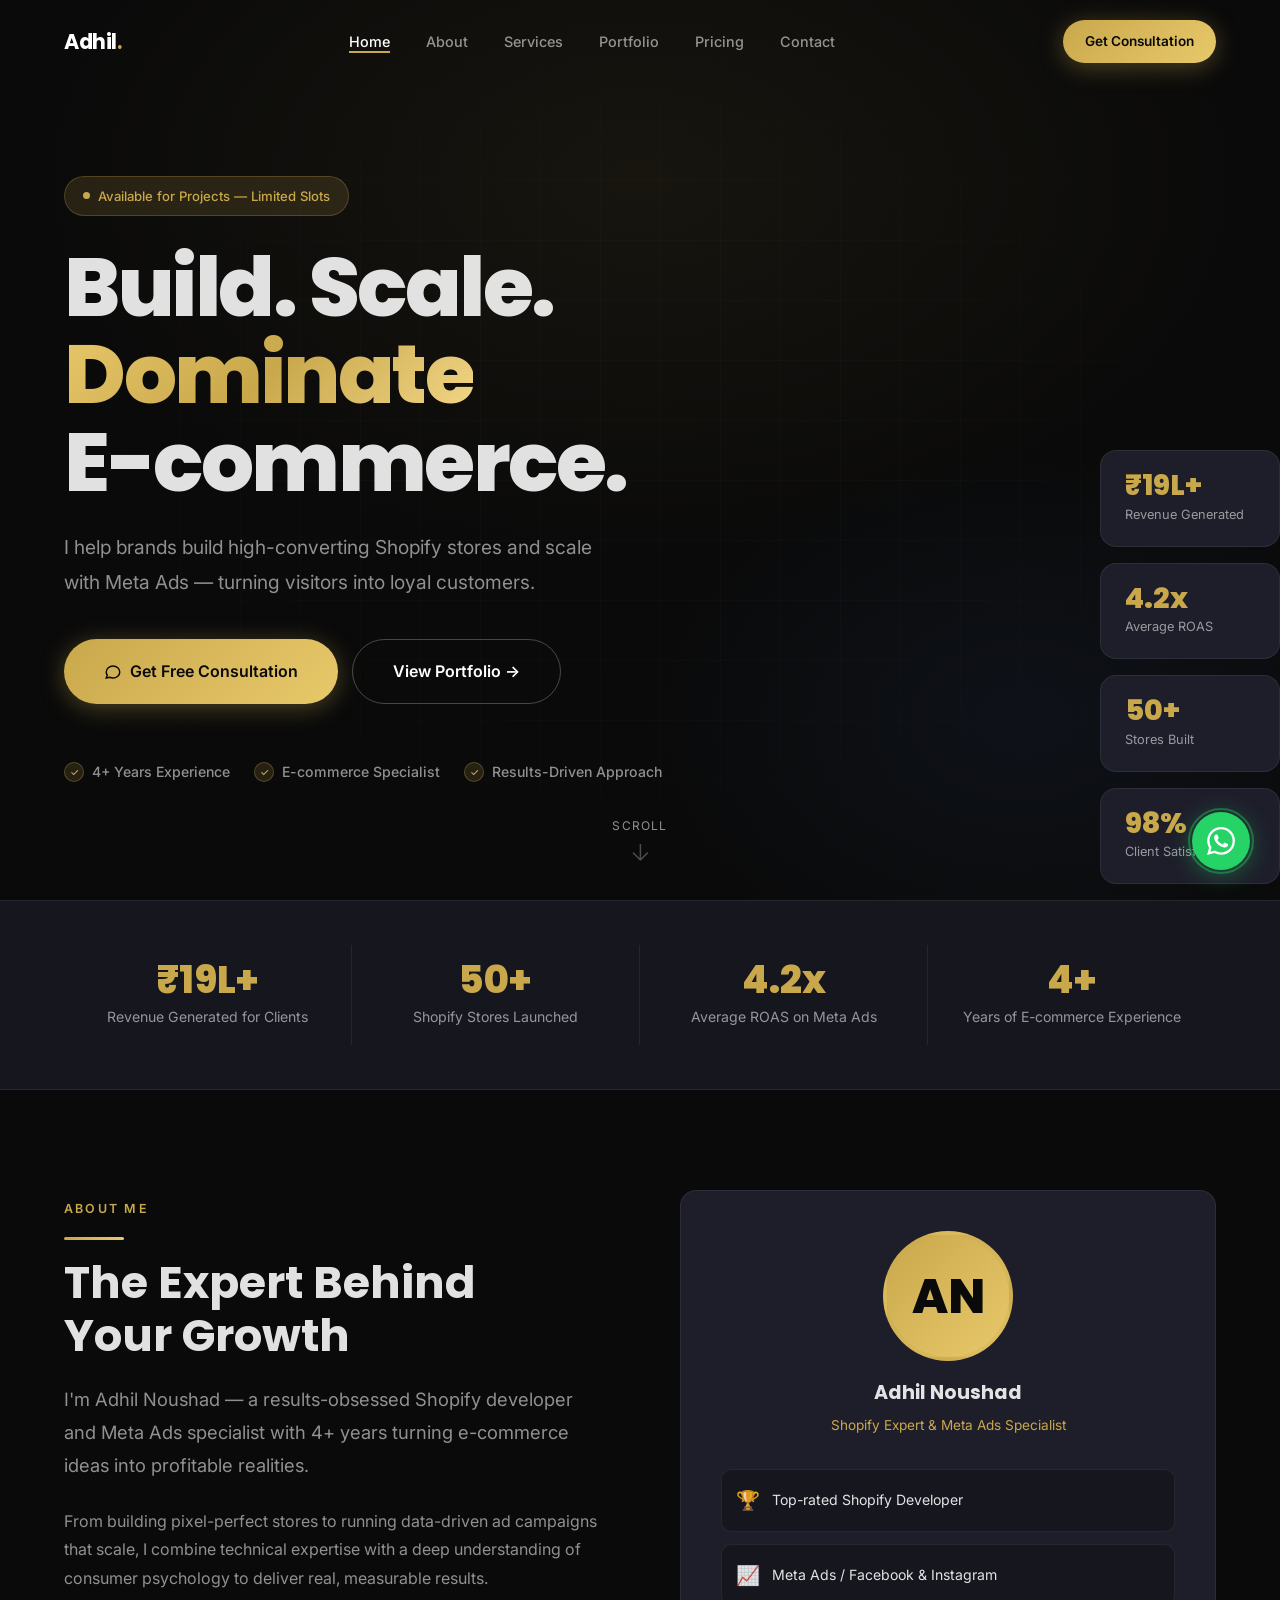
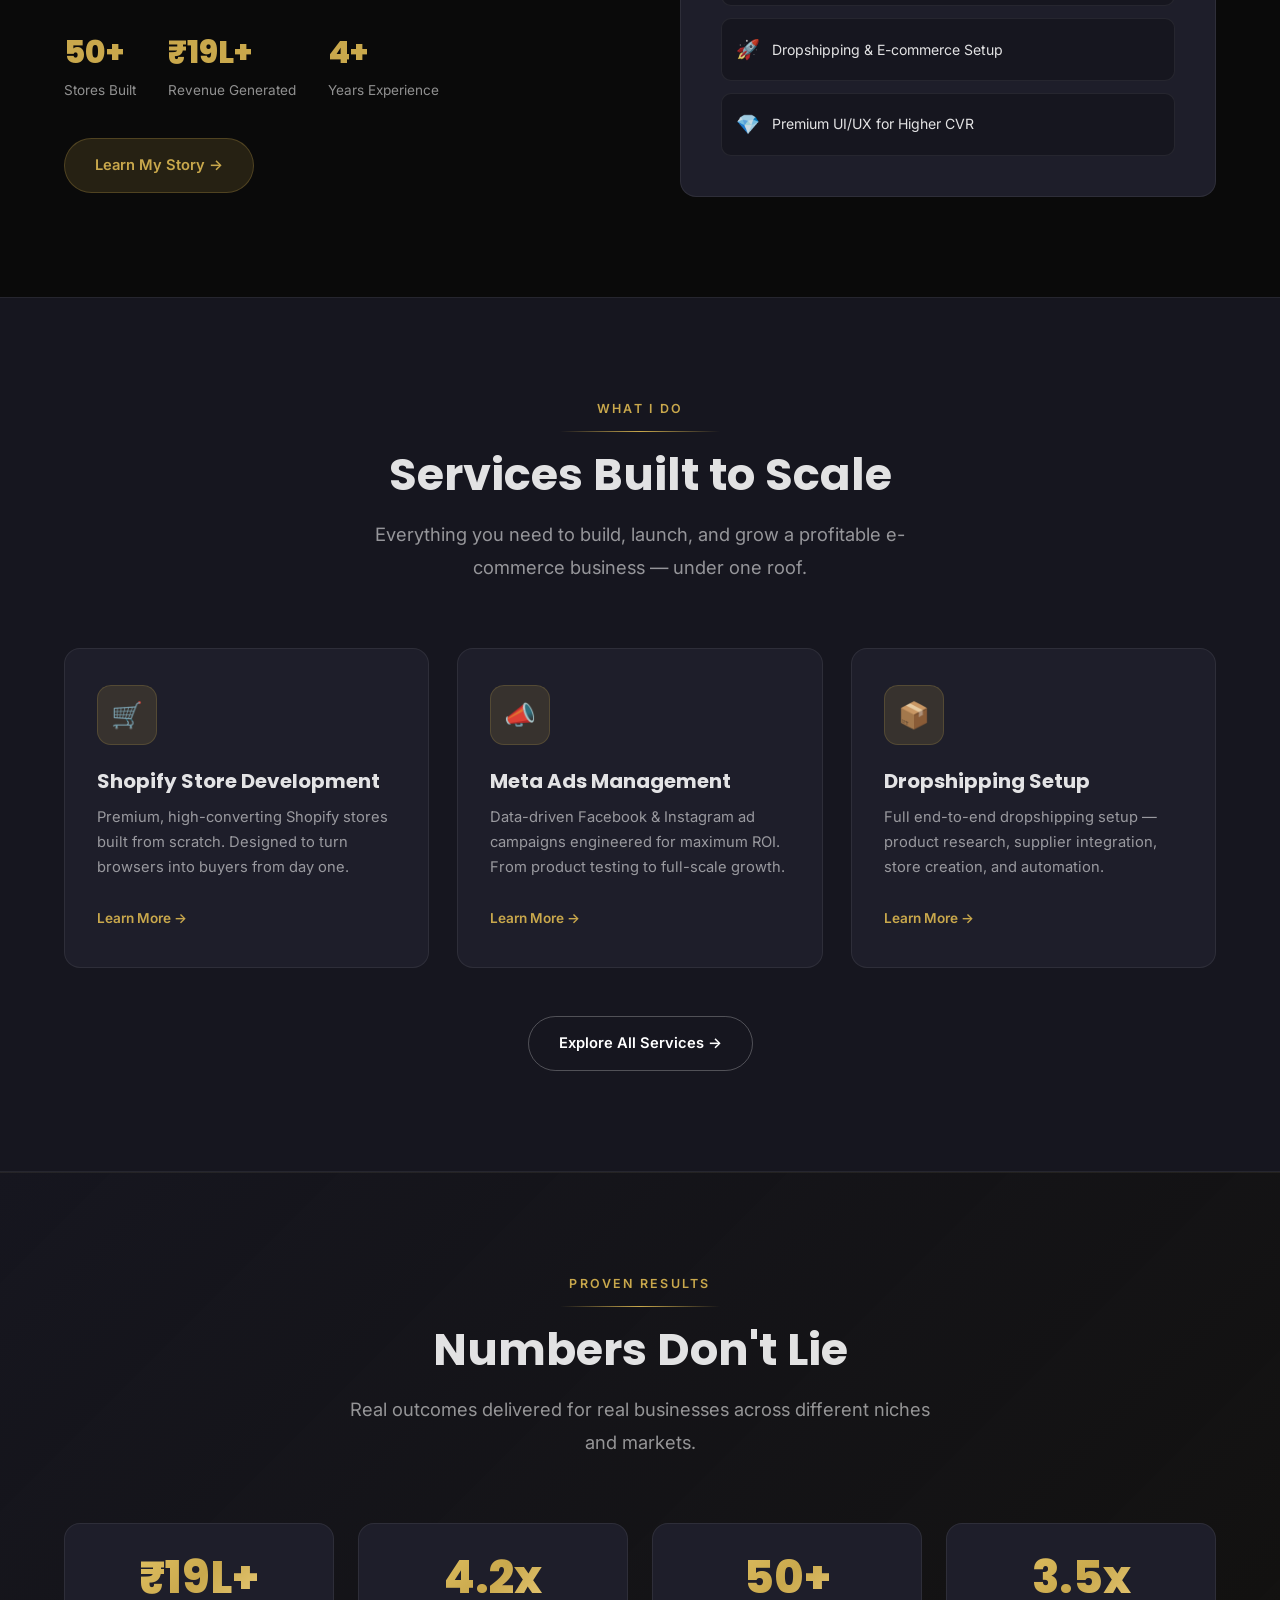
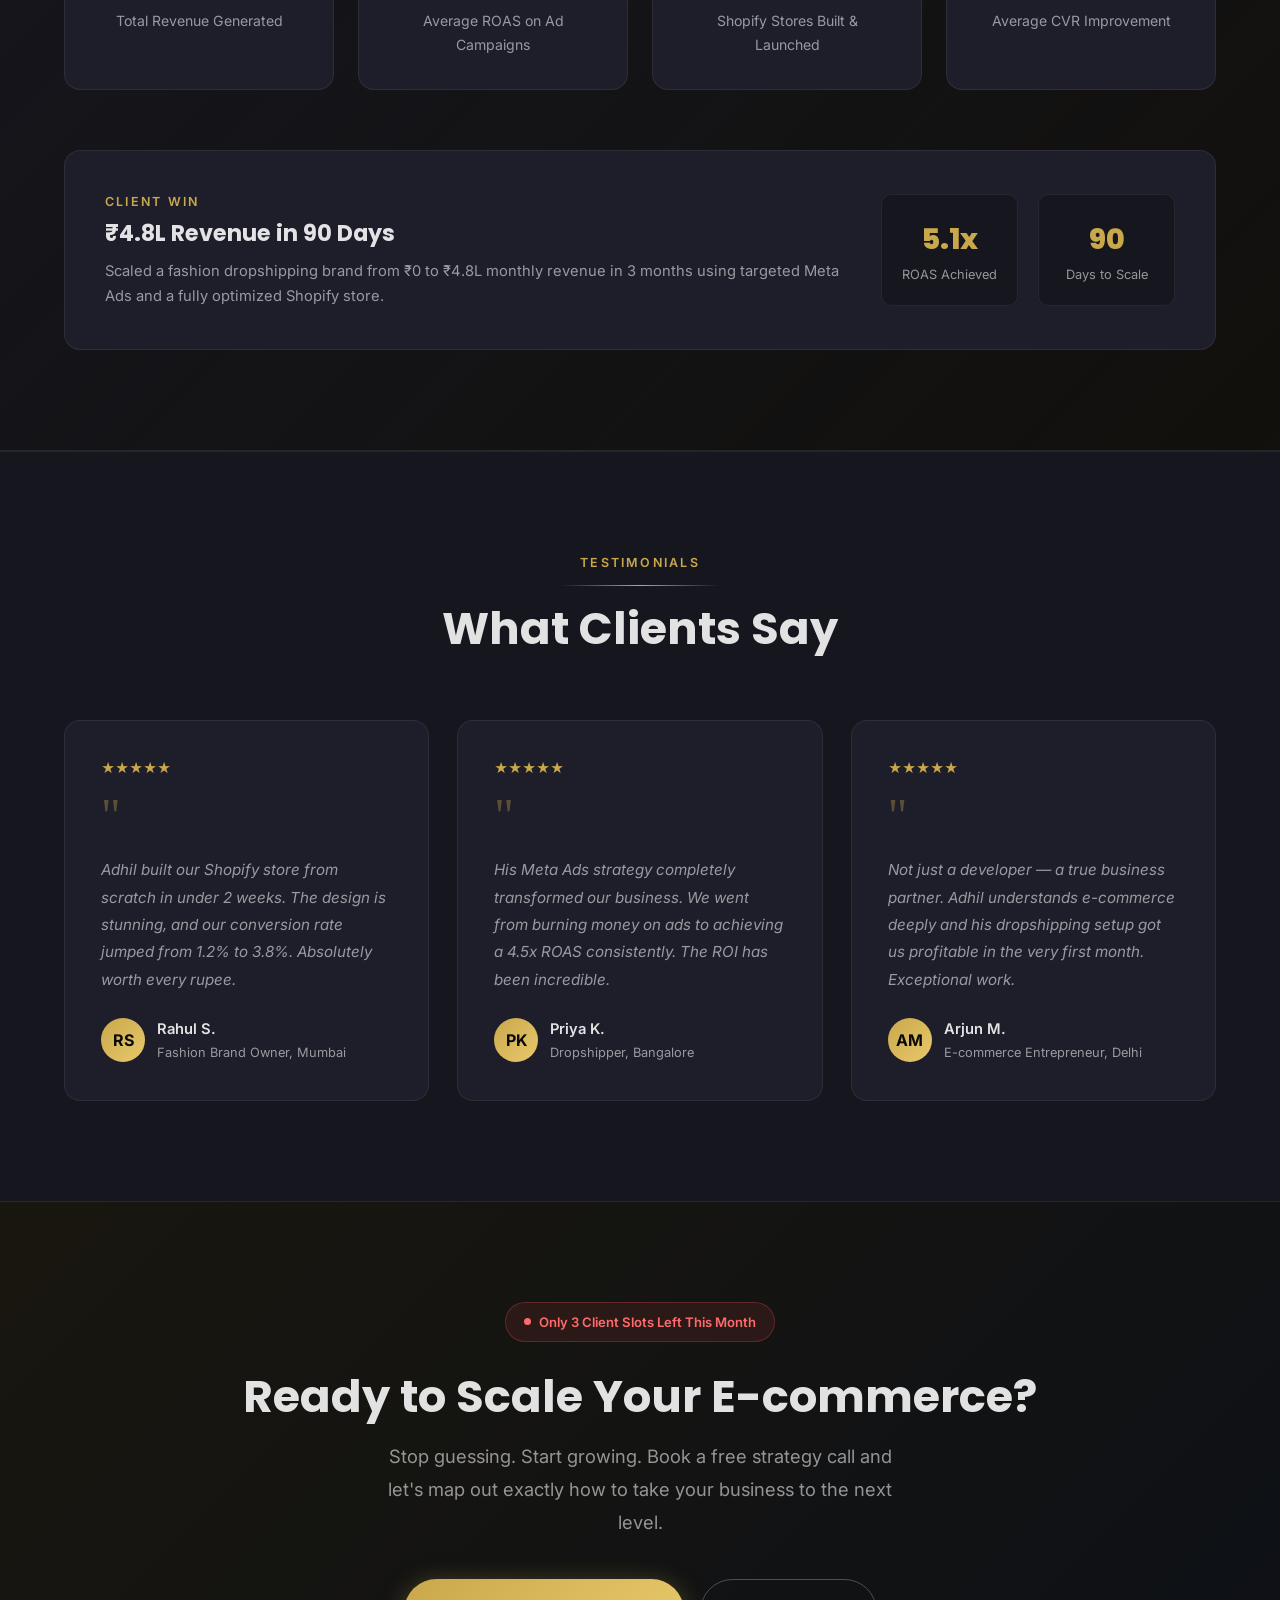
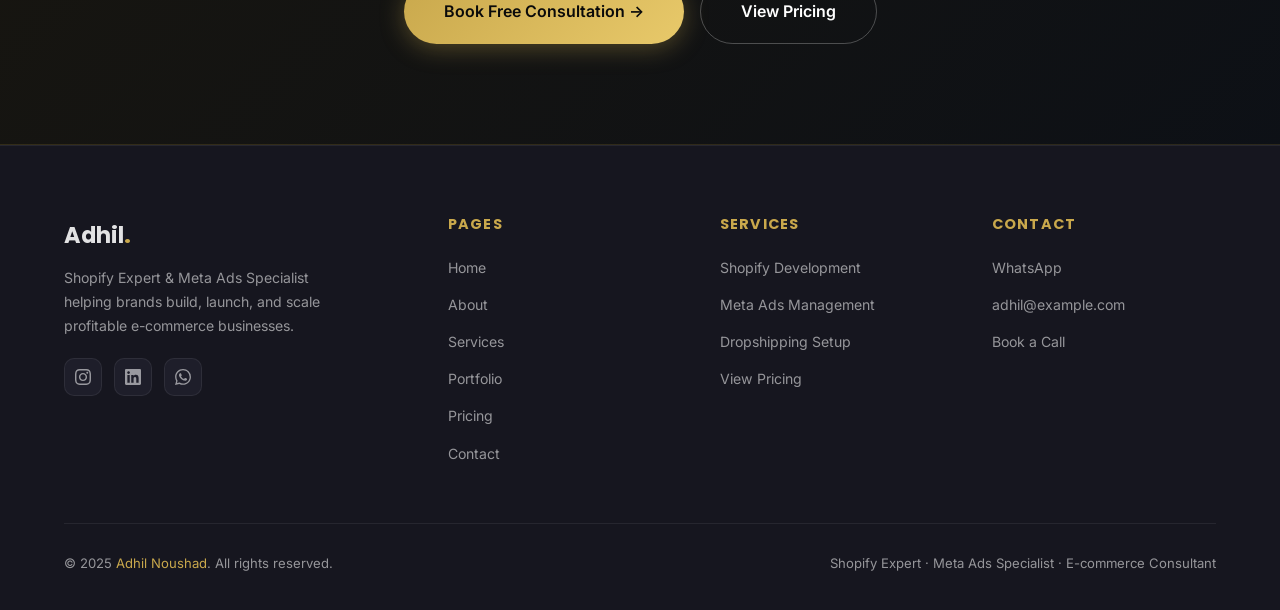
==== index.html @ 212e707d "Add files via upload" ====
<!DOCTYPE html>
<html lang="en">
<head>
  <meta charset="UTF-8" />
  <meta name="viewport" content="width=device-width, initial-scale=1.0" />
  <title>Adhil Noushad — Shopify Expert & Meta Ads Specialist</title>
  <meta name="description" content="I help brands build high-converting Shopify stores and scale with Meta Ads. 4+ years of e-commerce expertise. Book your free consultation today." />
  <link rel="stylesheet" href="style.css" />
  <link rel="icon" href="data:image/svg+xml,<svg xmlns='http://www.w3.org/2000/svg' viewBox='0 0 100 100'><text y='.9em' font-size='90'>⚡</text></svg>" />
</head>
<body>

<!-- ══ NAVBAR ══ -->
<nav class="navbar" id="navbar">
  <div class="container">
    <div class="navbar-inner">
      <a href="index.html" class="navbar-logo">Adhil<span>.</span></a>
      <ul class="navbar-links">
        <li><a href="index.html" class="active">Home</a></li>
        <li><a href="about.html">About</a></li>
        <li><a href="services.html">Services</a></li>
        <li><a href="portfolio.html">Portfolio</a></li>
        <li><a href="pricing.html">Pricing</a></li>
        <li><a href="contact.html">Contact</a></li>
      </ul>
      <div class="navbar-cta">
        <a href="contact.html" class="btn btn-gold btn-sm">Get Consultation</a>
        <button class="nav-toggle" id="navToggle" aria-label="Toggle menu">
          <span></span><span></span><span></span>
        </button>
      </div>
    </div>
  </div>
</nav>

<!-- Mobile Overlay -->
<div class="mobile-nav-overlay" id="mobileNav">
  <ul class="navbar-links">
    <li><a href="index.html">Home</a></li>
    <li><a href="about.html">About</a></li>
    <li><a href="services.html">Services</a></li>
    <li><a href="portfolio.html">Portfolio</a></li>
    <li><a href="pricing.html">Pricing</a></li>
    <li><a href="contact.html">Contact</a></li>
    <li><a href="contact.html" class="btn btn-gold" style="margin-top:8px;">Get Consultation</a></li>
  </ul>
  <button class="mobile-close" id="mobileClose">✕</button>
</div>

<!-- ══ HERO ══ -->
<section class="hero" id="hero">
  <div class="hero-bg"></div>
  <div class="hero-grid"></div>
  <div class="container" style="width:100%;">
    <div style="display:flex; align-items:center; gap:48px; min-height:calc(100vh - 100px); padding: 40px 0 80px;">
      <div class="hero-content">
        <div class="hero-badge">
          <span class="dot"></span>
          Available for Projects — Limited Slots
        </div>
        <h1 class="hero-title">
          Build. Scale.<br>
          <span class="gradient-text">Dominate</span><br>
          E-commerce.
        </h1>
        <p class="hero-sub">
          I help brands build high-converting Shopify stores and scale with Meta Ads — turning visitors into loyal customers.
        </p>
        <div class="hero-actions">
          <a href="contact.html" class="btn btn-gold btn-lg">
            <svg width="18" height="18" fill="none" viewBox="0 0 24 24" stroke="currentColor" stroke-width="2"><path d="M8 12h.01M12 12h.01M16 12h.01M21 12c0 4.418-4.03 8-9 8a9.863 9.863 0 01-4.255-.949L3 20l1.395-3.72C3.512 15.042 3 13.574 3 12c0-4.418 4.03-8 9-8s9 3.582 9 8z"/></svg>
            Get Free Consultation
          </a>
          <a href="portfolio.html" class="btn btn-outline btn-lg">
            View Portfolio →
          </a>
        </div>
        <div class="hero-trust">
          <div class="trust-item"><span class="check">✓</span> 4+ Years Experience</div>
          <div class="trust-item"><span class="check">✓</span> E-commerce Specialist</div>
          <div class="trust-item"><span class="check">✓</span> Results-Driven Approach</div>
        </div>
      </div>
      <div class="hero-stats">
        <div class="stat-pill">
          <div class="value">₹19L+</div>
          <div class="label">Revenue Generated</div>
        </div>
        <div class="stat-pill">
          <div class="value">4.2x</div>
          <div class="label">Average ROAS</div>
        </div>
        <div class="stat-pill">
          <div class="value">50+</div>
          <div class="label">Stores Built</div>
        </div>
        <div class="stat-pill">
          <div class="value">98%</div>
          <div class="label">Client Satisfaction</div>
        </div>
      </div>
    </div>
  </div>
  <div class="scroll-cue">
    <span>SCROLL</span>
    <svg width="16" height="20" fill="none" viewBox="0 0 16 20">
      <path d="M8 0v16M1 9l7 7 7-7" stroke="currentColor" stroke-width="1.5" stroke-linecap="round" stroke-linejoin="round"/>
    </svg>
  </div>
</section>

<!-- ══ STATS STRIP ══ -->
<div class="stats-strip">
  <div class="container">
    <div class="stats-grid">
      <div class="stat-item reveal">
        <div class="num">₹19L+</div>
        <div class="desc">Revenue Generated for Clients</div>
      </div>
      <div class="stat-item reveal" style="transition-delay:.1s">
        <div class="num">50+</div>
        <div class="desc">Shopify Stores Launched</div>
      </div>
      <div class="stat-item reveal" style="transition-delay:.2s">
        <div class="num">4.2x</div>
        <div class="desc">Average ROAS on Meta Ads</div>
      </div>
      <div class="stat-item reveal" style="transition-delay:.3s">
        <div class="num">4+</div>
        <div class="desc">Years of E-commerce Experience</div>
      </div>
    </div>
  </div>
</div>

<!-- ══ ABOUT PREVIEW ══ -->
<section class="section">
  <div class="container">
    <div style="display:grid; grid-template-columns:1fr 1fr; gap:80px; align-items:center;">
      <div class="reveal-left">
        <span class="section-label">About Me</span>
        <div class="gold-line"></div>
        <h2 class="section-title" style="margin-bottom:20px;">The Expert Behind<br>Your Growth</h2>
        <p class="lead" style="margin-bottom:24px;">
          I'm Adhil Noushad — a results-obsessed Shopify developer and Meta Ads specialist with 4+ years turning e-commerce ideas into profitable realities.
        </p>
        <p style="color:var(--muted);line-height:1.8;margin-bottom:32px;">
          From building pixel-perfect stores to running data-driven ad campaigns that scale, I combine technical expertise with a deep understanding of consumer psychology to deliver real, measurable results.
        </p>
        <div style="display:flex;gap:32px;margin-bottom:36px;">
          <div>
            <div style="font-family:var(--font-main);font-size:2rem;font-weight:800;color:var(--gold);">50+</div>
            <div style="font-size:0.85rem;color:var(--muted);">Stores Built</div>
          </div>
          <div>
            <div style="font-family:var(--font-main);font-size:2rem;font-weight:800;color:var(--gold);">₹19L+</div>
            <div style="font-size:0.85rem;color:var(--muted);">Revenue Generated</div>
          </div>
          <div>
            <div style="font-family:var(--font-main);font-size:2rem;font-weight:800;color:var(--gold);">4+</div>
            <div style="font-size:0.85rem;color:var(--muted);">Years Experience</div>
          </div>
        </div>
        <a href="about.html" class="btn btn-ghost">Learn My Story →</a>
      </div>
      <div class="reveal-right">
        <div style="background:var(--card);border:1px solid var(--border);border-radius:var(--radius);padding:40px;position:relative;">
          <div style="display:flex;flex-direction:column;align-items:center;text-align:center;margin-bottom:32px;">
            <div class="about-avatar" style="margin-bottom:16px;">AN</div>
            <div style="font-family:var(--font-main);font-size:1.2rem;font-weight:700;">Adhil Noushad</div>
            <div style="font-size:0.85rem;color:var(--gold);margin-top:4px;">Shopify Expert & Meta Ads Specialist</div>
          </div>
          <div style="display:flex;flex-direction:column;gap:12px;">
            <div style="display:flex;align-items:center;gap:12px;padding:14px;background:var(--surface);border-radius:10px;border:1px solid var(--border);">
              <span style="font-size:1.2rem;">🏆</span>
              <span style="font-size:0.88rem;">Top-rated Shopify Developer</span>
            </div>
            <div style="display:flex;align-items:center;gap:12px;padding:14px;background:var(--surface);border-radius:10px;border:1px solid var(--border);">
              <span style="font-size:1.2rem;">📈</span>
              <span style="font-size:0.88rem;">Meta Ads / Facebook & Instagram</span>
            </div>
            <div style="display:flex;align-items:center;gap:12px;padding:14px;background:var(--surface);border-radius:10px;border:1px solid var(--border);">
              <span style="font-size:1.2rem;">🚀</span>
              <span style="font-size:0.88rem;">Dropshipping & E-commerce Setup</span>
            </div>
            <div style="display:flex;align-items:center;gap:12px;padding:14px;background:var(--surface);border-radius:10px;border:1px solid var(--border);">
              <span style="font-size:1.2rem;">💎</span>
              <span style="font-size:0.88rem;">Premium UI/UX for Higher CVR</span>
            </div>
          </div>
        </div>
      </div>
    </div>
  </div>
</section>

<!-- ══ SERVICES OVERVIEW ══ -->
<section class="section" style="background:var(--surface);border-top:1px solid var(--border);border-bottom:1px solid var(--border);">
  <div class="container">
    <div class="section-header centered reveal">
      <span class="section-label">What I Do</span>
      <div class="divider" style="margin:12px auto 16px;"></div>
      <h2 class="section-title">Services Built to Scale</h2>
      <p class="lead mt-16">Everything you need to build, launch, and grow a profitable e-commerce business — under one roof.</p>
    </div>
    <div class="grid-3 stagger">
      <div class="service-card reveal">
        <div class="service-icon">🛒</div>
        <h3>Shopify Store Development</h3>
        <p>Premium, high-converting Shopify stores built from scratch. Designed to turn browsers into buyers from day one.</p>
        <a href="services.html" class="service-tag">Learn More →</a>
      </div>
      <div class="service-card reveal">
        <div class="service-icon">📣</div>
        <h3>Meta Ads Management</h3>
        <p>Data-driven Facebook & Instagram ad campaigns engineered for maximum ROI. From product testing to full-scale growth.</p>
        <a href="services.html" class="service-tag">Learn More →</a>
      </div>
      <div class="service-card reveal">
        <div class="service-icon">📦</div>
        <h3>Dropshipping Setup</h3>
        <p>Full end-to-end dropshipping setup — product research, supplier integration, store creation, and automation.</p>
        <a href="services.html" class="service-tag">Learn More →</a>
      </div>
    </div>
    <div style="text-align:center;margin-top:48px;" class="reveal">
      <a href="services.html" class="btn btn-outline">Explore All Services →</a>
    </div>
  </div>
</section>

<!-- ══ RESULTS ══ -->
<section class="section results-section">
  <div class="container">
    <div class="section-header centered reveal">
      <span class="section-label">Proven Results</span>
      <div class="divider" style="margin:12px auto 16px;"></div>
      <h2 class="section-title">Numbers Don't Lie</h2>
      <p class="lead mt-16">Real outcomes delivered for real businesses across different niches and markets.</p>
    </div>
    <div class="grid-4 stagger">
      <div class="result-card reveal">
        <div class="num gradient-text">₹19L+</div>
        <div class="desc">Total Revenue Generated</div>
      </div>
      <div class="result-card reveal">
        <div class="num gradient-text">4.2x</div>
        <div class="desc">Average ROAS on Ad Campaigns</div>
      </div>
      <div class="result-card reveal">
        <div class="num gradient-text">50+</div>
        <div class="desc">Shopify Stores Built & Launched</div>
      </div>
      <div class="result-card reveal">
        <div class="num gradient-text">3.5x</div>
        <div class="desc">Average CVR Improvement</div>
      </div>
    </div>
    <div style="margin-top:60px; background:var(--card);border:1px solid var(--border);border-radius:var(--radius);padding:40px;display:flex;align-items:center;gap:40px;" class="reveal">
      <div style="flex:1;">
        <span class="section-label" style="display:block;margin-bottom:8px;">Client Win</span>
        <h3 style="font-size:1.4rem;font-weight:700;margin-bottom:12px;">₹4.8L Revenue in 90 Days</h3>
        <p style="color:var(--muted);font-size:0.92rem;line-height:1.7;">Scaled a fashion dropshipping brand from ₹0 to ₹4.8L monthly revenue in 3 months using targeted Meta Ads and a fully optimized Shopify store.</p>
      </div>
      <div style="display:grid;grid-template-columns:1fr 1fr;gap:20px;flex-shrink:0;">
        <div style="text-align:center;padding:20px;background:var(--surface);border-radius:10px;border:1px solid var(--border);">
          <div style="font-family:var(--font-main);font-size:1.8rem;font-weight:800;color:var(--gold);">5.1x</div>
          <div style="font-size:0.8rem;color:var(--muted);">ROAS Achieved</div>
        </div>
        <div style="text-align:center;padding:20px;background:var(--surface);border-radius:10px;border:1px solid var(--border);">
          <div style="font-family:var(--font-main);font-size:1.8rem;font-weight:800;color:var(--gold);">90</div>
          <div style="font-size:0.8rem;color:var(--muted);">Days to Scale</div>
        </div>
      </div>
    </div>
  </div>
</section>

<!-- ══ TESTIMONIALS ══ -->
<section class="section" style="background:var(--surface);border-top:1px solid var(--border);">
  <div class="container">
    <div class="section-header centered reveal">
      <span class="section-label">Testimonials</span>
      <div class="divider" style="margin:12px auto 16px;"></div>
      <h2 class="section-title">What Clients Say</h2>
    </div>
    <div class="grid-3 stagger">
      <div class="testimonial-card reveal">
        <div class="stars">★★★★★</div>
        <div class="quote-icon">"</div>
        <p class="text">Adhil built our Shopify store from scratch in under 2 weeks. The design is stunning, and our conversion rate jumped from 1.2% to 3.8%. Absolutely worth every rupee.</p>
        <div class="testimonial-author">
          <div class="author-avatar">RS</div>
          <div class="author-info">
            <div class="name">Rahul S.</div>
            <div class="role">Fashion Brand Owner, Mumbai</div>
          </div>
        </div>
      </div>
      <div class="testimonial-card reveal">
        <div class="stars">★★★★★</div>
        <div class="quote-icon">"</div>
        <p class="text">His Meta Ads strategy completely transformed our business. We went from burning money on ads to achieving a 4.5x ROAS consistently. The ROI has been incredible.</p>
        <div class="testimonial-author">
          <div class="author-avatar">PK</div>
          <div class="author-info">
            <div class="name">Priya K.</div>
            <div class="role">Dropshipper, Bangalore</div>
          </div>
        </div>
      </div>
      <div class="testimonial-card reveal">
        <div class="stars">★★★★★</div>
        <div class="quote-icon">"</div>
        <p class="text">Not just a developer — a true business partner. Adhil understands e-commerce deeply and his dropshipping setup got us profitable in the very first month. Exceptional work.</p>
        <div class="testimonial-author">
          <div class="author-avatar">AM</div>
          <div class="author-info">
            <div class="name">Arjun M.</div>
            <div class="role">E-commerce Entrepreneur, Delhi</div>
          </div>
        </div>
      </div>
    </div>
  </div>
</section>

<!-- ══ CTA SECTION ══ -->
<section class="cta-section">
  <div class="container">
    <div class="reveal">
      <div class="urgency-badge"><span class="urgency-dot"></span> Only 3 Client Slots Left This Month</div>
      <h2 class="section-title" style="margin-bottom:16px;">Ready to Scale Your E-commerce?</h2>
      <p class="lead">Stop guessing. Start growing. Book a free strategy call and let's map out exactly how to take your business to the next level.</p>
      <div style="display:flex;justify-content:center;gap:16px;margin-top:40px;flex-wrap:wrap;">
        <a href="contact.html" class="btn btn-gold btn-lg">
          Book Free Consultation →
        </a>
        <a href="pricing.html" class="btn btn-outline btn-lg">View Pricing</a>
      </div>
    </div>
  </div>
</section>

<!-- ══ FOOTER ══ -->
<footer class="footer">
  <div class="container">
    <div class="footer-grid">
      <div class="footer-brand">
        <div class="logo">Adhil<span>.</span></div>
        <p>Shopify Expert & Meta Ads Specialist helping brands build, launch, and scale profitable e-commerce businesses.</p>
        <div class="footer-socials">
          <a href="#" class="social-btn" aria-label="Instagram">
            <svg width="16" height="16" fill="currentColor" viewBox="0 0 24 24"><path d="M12 2.163c3.204 0 3.584.012 4.85.07 3.252.148 4.771 1.691 4.919 4.919.058 1.265.069 1.645.069 4.849 0 3.205-.012 3.584-.069 4.849-.149 3.225-1.664 4.771-4.919 4.919-1.266.058-1.644.07-4.85.07-3.204 0-3.584-.012-4.849-.07-3.26-.149-4.771-1.699-4.919-4.92-.058-1.265-.07-1.644-.07-4.849 0-3.204.013-3.583.07-4.849.149-3.227 1.664-4.771 4.919-4.919 1.266-.057 1.645-.069 4.849-.069zm0-2.163c-3.259 0-3.667.014-4.947.072-4.358.2-6.78 2.618-6.98 6.98-.059 1.281-.073 1.689-.073 4.948 0 3.259.014 3.668.072 4.948.2 4.358 2.618 6.78 6.98 6.98 1.281.058 1.689.072 4.948.072 3.259 0 3.668-.014 4.948-.072 4.354-.2 6.782-2.618 6.979-6.98.059-1.28.073-1.689.073-4.948 0-3.259-.014-3.667-.072-4.947-.196-4.354-2.617-6.78-6.979-6.98-1.281-.059-1.69-.073-4.949-.073zm0 5.838c-3.403 0-6.162 2.759-6.162 6.162s2.759 6.163 6.162 6.163 6.162-2.759 6.162-6.163c0-3.403-2.759-6.162-6.162-6.162zm0 10.162c-2.209 0-4-1.79-4-4 0-2.209 1.791-4 4-4s4 1.791 4 4c0 2.21-1.791 4-4 4zm6.406-11.845c-.796 0-1.441.645-1.441 1.44s.645 1.44 1.441 1.44c.795 0 1.439-.645 1.439-1.44s-.644-1.44-1.439-1.44z"/></svg>
          </a>
          <a href="#" class="social-btn" aria-label="LinkedIn">
            <svg width="16" height="16" fill="currentColor" viewBox="0 0 24 24"><path d="M20.447 20.452h-3.554v-5.569c0-1.328-.027-3.037-1.852-3.037-1.853 0-2.136 1.445-2.136 2.939v5.667H9.351V9h3.414v1.561h.046c.477-.9 1.637-1.85 3.37-1.85 3.601 0 4.267 2.37 4.267 5.455v6.286zM5.337 7.433c-1.144 0-2.063-.926-2.063-2.065 0-1.138.92-2.063 2.063-2.063 1.14 0 2.064.925 2.064 2.063 0 1.139-.925 2.065-2.064 2.065zm1.782 13.019H3.555V9h3.564v11.452zM22.225 0H1.771C.792 0 0 .774 0 1.729v20.542C0 23.227.792 24 1.771 24h20.451C23.2 24 24 23.227 24 22.271V1.729C24 .774 23.2 0 22.222 0h.003z"/></svg>
          </a>
          <a href="https://wa.me/917356567770" class="social-btn" aria-label="WhatsApp">
            <svg width="16" height="16" fill="currentColor" viewBox="0 0 24 24"><path d="M17.472 14.382c-.297-.149-1.758-.867-2.03-.967-.273-.099-.471-.148-.67.15-.197.297-.767.966-.94 1.164-.173.199-.347.223-.644.075-.297-.15-1.255-.463-2.39-1.475-.883-.788-1.48-1.761-1.653-2.059-.173-.297-.018-.458.13-.606.134-.133.298-.347.446-.52.149-.174.198-.298.298-.497.099-.198.05-.371-.025-.52-.075-.149-.669-1.612-.916-2.207-.242-.579-.487-.5-.669-.51-.173-.008-.371-.01-.57-.01-.198 0-.52.074-.792.372-.272.297-1.04 1.016-1.04 2.479 0 1.462 1.065 2.875 1.213 3.074.149.198 2.096 3.2 5.077 4.487.709.306 1.262.489 1.694.625.712.227 1.36.195 1.871.118.571-.085 1.758-.719 2.006-1.413.248-.694.248-1.289.173-1.413-.074-.124-.272-.198-.57-.347m-5.421 7.403h-.004a9.87 9.87 0 01-5.031-1.378l-.361-.214-3.741.982.998-3.648-.235-.374a9.86 9.86 0 01-1.51-5.26c.001-5.45 4.436-9.884 9.888-9.884 2.64 0 5.122 1.03 6.988 2.898a9.825 9.825 0 012.893 6.994c-.003 5.45-4.437 9.884-9.885 9.884m8.413-18.297A11.815 11.815 0 0012.05 0C5.495 0 .16 5.335.157 11.892c0 2.096.547 4.142 1.588 5.945L.057 24l6.305-1.654a11.882 11.882 0 005.683 1.448h.005c6.554 0 11.89-5.335 11.893-11.893a11.821 11.821 0 00-3.48-8.413z"/></svg>
          </a>
        </div>
      </div>
      <div class="footer-col">
        <h4>Pages</h4>
        <ul>
          <li><a href="index.html">Home</a></li>
          <li><a href="about.html">About</a></li>
          <li><a href="services.html">Services</a></li>
          <li><a href="portfolio.html">Portfolio</a></li>
          <li><a href="pricing.html">Pricing</a></li>
          <li><a href="contact.html">Contact</a></li>
        </ul>
      </div>
      <div class="footer-col">
        <h4>Services</h4>
        <ul>
          <li><a href="services.html">Shopify Development</a></li>
          <li><a href="services.html">Meta Ads Management</a></li>
          <li><a href="services.html">Dropshipping Setup</a></li>
          <li><a href="pricing.html">View Pricing</a></li>
        </ul>
      </div>
      <div class="footer-col">
        <h4>Contact</h4>
        <ul>
          <li><a href="https://wa.me/917356567770">WhatsApp</a></li>
          <li><a href="mailto:adhil@example.com">adhil@example.com</a></li>
          <li><a href="contact.html">Book a Call</a></li>
        </ul>
      </div>
    </div>
    <div class="footer-bottom">
      <p>© 2025 <a href="index.html">Adhil Noushad</a>. All rights reserved.</p>
      <p style="font-size:0.82rem;color:var(--muted);">Shopify Expert · Meta Ads Specialist · E-commerce Consultant</p>
    </div>
  </div>
</footer>

<!-- Floating WhatsApp -->
<a href="https://wa.me/917356567770" class="whatsapp-float" target="_blank" rel="noopener" aria-label="Chat on WhatsApp">
  <div class="whatsapp-pulse"></div>
  <svg viewBox="0 0 24 24" xmlns="http://www.w3.org/2000/svg">
    <path d="M17.472 14.382c-.297-.149-1.758-.867-2.03-.967-.273-.099-.471-.148-.67.15-.197.297-.767.966-.94 1.164-.173.199-.347.223-.644.075-.297-.15-1.255-.463-2.39-1.475-.883-.788-1.48-1.761-1.653-2.059-.173-.297-.018-.458.13-.606.134-.133.298-.347.446-.52.149-.174.198-.298.298-.497.099-.198.05-.371-.025-.52-.075-.149-.669-1.612-.916-2.207-.242-.579-.487-.5-.669-.51-.173-.008-.371-.01-.57-.01-.198 0-.52.074-.792.372-.272.297-1.04 1.016-1.04 2.479 0 1.462 1.065 2.875 1.213 3.074.149.198 2.096 3.2 5.077 4.487.709.306 1.262.489 1.694.625.712.227 1.36.195 1.871.118.571-.085 1.758-.719 2.006-1.413.248-.694.248-1.289.173-1.413-.074-.124-.272-.198-.57-.347m-5.421 7.403h-.004a9.87 9.87 0 01-5.031-1.378l-.361-.214-3.741.982.998-3.648-.235-.374a9.86 9.86 0 01-1.51-5.26c.001-5.45 4.436-9.884 9.888-9.884 2.64 0 5.122 1.03 6.988 2.898a9.825 9.825 0 012.893 6.994c-.003 5.45-4.437 9.884-9.885 9.884m8.413-18.297A11.815 11.815 0 0012.05 0C5.495 0 .16 5.335.157 11.892c0 2.096.547 4.142 1.588 5.945L.057 24l6.305-1.654a11.882 11.882 0 005.683 1.448h.005c6.554 0 11.89-5.335 11.893-11.893a11.821 11.821 0 00-3.48-8.413z"/>
  </svg>
</a>

<script src="main.js"></script>
</body>
</html>
---- style.css ----
/* ========================================
   GLOBAL STYLES — Adhil Noushad Portfolio
   ======================================== */

@import url('https://fonts.googleapis.com/css2?family=Poppins:wght@300;400;500;600;700;800;900&family=Inter:wght@300;400;500;600;700&display=swap');

/* ─── CSS Variables ─── */
:root {
  --black: #0a0a0a;
  --deep: #111118;
  --surface: #16161f;
  --card: #1e1e2a;
  --border: rgba(255,255,255,0.07);
  --gold: #c9a84c;
  --gold-light: #e8c96a;
  --gold-dim: rgba(201,168,76,0.15);
  --accent: #4f8fff;
  --accent-dim: rgba(79,143,255,0.12);
  --white: #ffffff;
  --muted: rgba(255,255,255,0.55);
  --text: rgba(255,255,255,0.88);
  --radius: 16px;
  --radius-sm: 10px;
  --transition: 0.35s cubic-bezier(.4,0,.2,1);
  --shadow: 0 20px 60px rgba(0,0,0,0.5);
  --shadow-gold: 0 0 40px rgba(201,168,76,0.18);
  --shadow-card: 0 4px 30px rgba(0,0,0,0.35);
  --font-main: 'Poppins', sans-serif;
  --font-body: 'Inter', sans-serif;
}

/* ─── Reset ─── */
*, *::before, *::after { box-sizing: border-box; margin: 0; padding: 0; }
html { scroll-behavior: smooth; font-size: 16px; }
body {
  font-family: var(--font-body);
  background: var(--black);
  color: var(--text);
  line-height: 1.7;
  overflow-x: hidden;
  -webkit-font-smoothing: antialiased;
}
a { text-decoration: none; color: inherit; }
ul { list-style: none; }
img { max-width: 100%; display: block; }
button { cursor: pointer; font-family: inherit; }
input, textarea, select { font-family: inherit; }

/* ─── Scrollbar ─── */
::-webkit-scrollbar { width: 5px; }
::-webkit-scrollbar-track { background: var(--black); }
::-webkit-scrollbar-thumb { background: var(--gold); border-radius: 10px; }

/* ─── Typography ─── */
h1,h2,h3,h4,h5 { font-family: var(--font-main); line-height: 1.2; }

.display-xl { font-size: clamp(2.8rem, 6vw, 5rem); font-weight: 800; letter-spacing: -0.02em; }
.display-lg { font-size: clamp(2rem, 4vw, 3.5rem); font-weight: 700; letter-spacing: -0.015em; }
.display-md { font-size: clamp(1.5rem, 3vw, 2.4rem); font-weight: 700; }
.section-label {
  font-size: 0.78rem;
  font-weight: 600;
  letter-spacing: 0.18em;
  text-transform: uppercase;
  color: var(--gold);
}
.section-title { font-family: var(--font-main); font-size: clamp(1.8rem, 3.5vw, 2.8rem); font-weight: 700; }
.lead { font-size: 1.15rem; color: var(--muted); line-height: 1.8; }

.text-gold { color: var(--gold); }
.text-accent { color: var(--accent); }
.text-muted { color: var(--muted); }
.text-center { text-align: center; }

/* ─── Gradient Text ─── */
.gradient-text {
  background: linear-gradient(135deg, var(--gold-light) 0%, var(--gold) 50%, #f5d98b 100%);
  -webkit-background-clip: text;
  -webkit-text-fill-color: transparent;
  background-clip: text;
}

/* ─── Layout ─── */
.container { max-width: 1200px; margin: 0 auto; padding: 0 24px; }
.container-sm { max-width: 820px; margin: 0 auto; padding: 0 24px; }
.section { padding: 100px 0; }
.section-sm { padding: 70px 0; }

/* ─── Grid ─── */
.grid-2 { display: grid; grid-template-columns: 1fr 1fr; gap: 32px; }
.grid-3 { display: grid; grid-template-columns: repeat(3, 1fr); gap: 28px; }
.grid-4 { display: grid; grid-template-columns: repeat(4, 1fr); gap: 24px; }

/* ─── Flex ─── */
.flex { display: flex; }
.flex-center { display: flex; align-items: center; justify-content: center; }
.flex-between { display: flex; align-items: center; justify-content: space-between; }
.flex-col { display: flex; flex-direction: column; }
.gap-8 { gap: 8px; }
.gap-16 { gap: 16px; }
.gap-24 { gap: 24px; }
.gap-32 { gap: 32px; }

/* ─── Buttons ─── */
.btn {
  display: inline-flex;
  align-items: center;
  gap: 8px;
  padding: 14px 30px;
  border-radius: 50px;
  font-size: 0.92rem;
  font-weight: 600;
  transition: var(--transition);
  border: none;
  white-space: nowrap;
  position: relative;
  overflow: hidden;
}
.btn::after {
  content: '';
  position: absolute;
  inset: 0;
  background: rgba(255,255,255,0.08);
  opacity: 0;
  transition: var(--transition);
}
.btn:hover::after { opacity: 1; }

.btn-gold {
  background: linear-gradient(135deg, var(--gold), var(--gold-light));
  color: var(--black);
  box-shadow: 0 4px 24px rgba(201,168,76,0.35);
}
.btn-gold:hover {
  transform: translateY(-2px);
  box-shadow: 0 8px 36px rgba(201,168,76,0.5);
}

.btn-outline {
  background: transparent;
  color: var(--white);
  border: 1.5px solid rgba(255,255,255,0.25);
}
.btn-outline:hover {
  border-color: var(--gold);
  color: var(--gold);
  transform: translateY(-2px);
}

.btn-ghost {
  background: var(--gold-dim);
  color: var(--gold);
  border: 1px solid rgba(201,168,76,0.25);
}
.btn-ghost:hover {
  background: var(--gold);
  color: var(--black);
  transform: translateY(-2px);
}

.btn-sm { padding: 10px 22px; font-size: 0.85rem; }
.btn-lg { padding: 18px 40px; font-size: 1rem; }

/* ─── Cards ─── */
.card {
  background: var(--card);
  border: 1px solid var(--border);
  border-radius: var(--radius);
  padding: 32px;
  transition: var(--transition);
}
.card:hover {
  border-color: rgba(201,168,76,0.25);
  transform: translateY(-4px);
  box-shadow: var(--shadow-gold);
}

/* ─── Section Header ─── */
.section-header { margin-bottom: 64px; }
.section-header .section-label { margin-bottom: 12px; display: block; }
.section-header .section-title { margin-bottom: 16px; }
.section-header .lead { max-width: 580px; }
.section-header.centered { text-align: center; }
.section-header.centered .lead { margin: 0 auto; }

/* ─── Divider ─── */
.divider {
  height: 1px;
  background: linear-gradient(90deg, transparent, var(--gold), transparent);
  margin: 0 auto;
  max-width: 160px;
  margin-bottom: 20px;
}

/* ─── Badge ─── */
.badge {
  display: inline-flex;
  align-items: center;
  gap: 6px;
  padding: 6px 14px;
  border-radius: 50px;
  font-size: 0.8rem;
  font-weight: 500;
}
.badge-gold { background: var(--gold-dim); color: var(--gold); border: 1px solid rgba(201,168,76,0.2); }
.badge-accent { background: var(--accent-dim); color: var(--accent); border: 1px solid rgba(79,143,255,0.2); }

/* ─── Gradient Line ─── */
.gold-line {
  width: 60px; height: 3px;
  background: linear-gradient(90deg, var(--gold), var(--gold-light));
  border-radius: 2px;
  margin: 16px 0;
}

/* ══════════════════════════════════════
   NAVBAR
══════════════════════════════════════ */
.navbar {
  position: fixed;
  top: 0; left: 0; right: 0;
  z-index: 1000;
  padding: 20px 0;
  transition: var(--transition);
}
.navbar.scrolled {
  background: rgba(10,10,10,0.92);
  backdrop-filter: blur(20px);
  -webkit-backdrop-filter: blur(20px);
  border-bottom: 1px solid var(--border);
  padding: 14px 0;
}
.navbar-inner {
  display: flex;
  align-items: center;
  justify-content: space-between;
}
.navbar-logo {
  font-family: var(--font-main);
  font-size: 1.3rem;
  font-weight: 700;
  color: var(--white);
  letter-spacing: -0.02em;
}
.navbar-logo span { color: var(--gold); }
.navbar-links {
  display: flex;
  align-items: center;
  gap: 36px;
}
.navbar-links a {
  font-size: 0.9rem;
  font-weight: 500;
  color: var(--muted);
  transition: var(--transition);
  position: relative;
}
.navbar-links a::after {
  content: '';
  position: absolute;
  bottom: -3px; left: 0;
  width: 0; height: 2px;
  background: var(--gold);
  transition: var(--transition);
}
.navbar-links a:hover,
.navbar-links a.active { color: var(--white); }
.navbar-links a:hover::after,
.navbar-links a.active::after { width: 100%; }

.navbar-cta { display: flex; align-items: center; gap: 16px; }

/* Mobile menu toggle */
.nav-toggle {
  display: none;
  flex-direction: column;
  gap: 5px;
  background: none;
  border: none;
  padding: 4px;
}
.nav-toggle span {
  display: block;
  width: 24px; height: 2px;
  background: var(--white);
  border-radius: 2px;
  transition: var(--transition);
}

/* ══════════════════════════════════════
   HERO
══════════════════════════════════════ */
.hero {
  min-height: 100vh;
  display: flex;
  align-items: center;
  position: relative;
  overflow: hidden;
  padding-top: 100px;
}
.hero-bg {
  position: absolute;
  inset: 0;
  background: radial-gradient(ellipse 80% 70% at 50% 20%, rgba(201,168,76,0.07) 0%, transparent 60%),
              radial-gradient(ellipse 50% 50% at 80% 80%, rgba(79,143,255,0.06) 0%, transparent 60%),
              var(--black);
}
.hero-grid {
  position: absolute;
  inset: 0;
  background-image:
    linear-gradient(rgba(255,255,255,0.02) 1px, transparent 1px),
    linear-gradient(90deg, rgba(255,255,255,0.02) 1px, transparent 1px);
  background-size: 60px 60px;
  mask-image: radial-gradient(ellipse at center, black 30%, transparent 80%);
}
.hero-content {
  position: relative;
  z-index: 2;
  max-width: 780px;
}
.hero-badge {
  display: inline-flex;
  align-items: center;
  gap: 8px;
  background: var(--gold-dim);
  border: 1px solid rgba(201,168,76,0.25);
  border-radius: 50px;
  padding: 8px 18px;
  font-size: 0.82rem;
  font-weight: 500;
  color: var(--gold);
  margin-bottom: 28px;
  animation: fadeInDown 0.6s ease both;
}
.hero-badge .dot {
  width: 7px; height: 7px;
  background: var(--gold);
  border-radius: 50%;
  animation: pulse 2s infinite;
}
.hero-title {
  font-family: var(--font-main);
  font-size: clamp(3rem, 6.5vw, 5.5rem);
  font-weight: 800;
  line-height: 1.05;
  letter-spacing: -0.03em;
  margin-bottom: 24px;
  animation: fadeInUp 0.7s 0.1s ease both;
}
.hero-sub {
  font-size: clamp(1rem, 2vw, 1.2rem);
  color: var(--muted);
  max-width: 560px;
  line-height: 1.8;
  margin-bottom: 40px;
  animation: fadeInUp 0.7s 0.2s ease both;
}
.hero-actions {
  display: flex;
  flex-wrap: wrap;
  gap: 14px;
  margin-bottom: 56px;
  animation: fadeInUp 0.7s 0.3s ease both;
}
.hero-trust {
  display: flex;
  flex-wrap: wrap;
  gap: 24px;
  animation: fadeInUp 0.7s 0.4s ease both;
}
.trust-item {
  display: flex;
  align-items: center;
  gap: 8px;
  font-size: 0.88rem;
  font-weight: 500;
  color: var(--muted);
}
.trust-item .check {
  width: 20px; height: 20px;
  border-radius: 50%;
  background: var(--gold-dim);
  border: 1px solid rgba(201,168,76,0.3);
  display: flex;
  align-items: center;
  justify-content: center;
  font-size: 0.65rem;
  color: var(--gold);
  flex-shrink: 0;
}

/* Hero stats floating */
.hero-stats {
  position: absolute;
  right: 0;
  top: 50%;
  transform: translateY(-50%);
  display: flex;
  flex-direction: column;
  gap: 16px;
  z-index: 2;
  animation: fadeInRight 0.8s 0.5s ease both;
}
.stat-pill {
  background: var(--card);
  border: 1px solid var(--border);
  border-radius: var(--radius);
  padding: 20px 24px;
  min-width: 180px;
  transition: var(--transition);
}
.stat-pill:hover {
  border-color: rgba(201,168,76,0.3);
  transform: translateX(-4px);
}
.stat-pill .value {
  font-family: var(--font-main);
  font-size: 1.8rem;
  font-weight: 800;
  color: var(--gold);
  line-height: 1;
}
.stat-pill .label {
  font-size: 0.8rem;
  color: var(--muted);
  margin-top: 4px;
}
.scroll-cue {
  position: absolute;
  bottom: 36px;
  left: 50%;
  transform: translateX(-50%);
  display: flex;
  flex-direction: column;
  align-items: center;
  gap: 8px;
  color: var(--muted);
  font-size: 0.75rem;
  letter-spacing: 0.1em;
  animation: bounce 2s infinite;
}
.scroll-cue svg { opacity: 0.5; }

/* ══════════════════════════════════════
   STATS STRIP
══════════════════════════════════════ */
.stats-strip {
  background: var(--surface);
  border-top: 1px solid var(--border);
  border-bottom: 1px solid var(--border);
  padding: 44px 0;
}
.stats-grid {
  display: grid;
  grid-template-columns: repeat(4,1fr);
  gap: 0;
  text-align: center;
}
.stat-item {
  padding: 16px;
  border-right: 1px solid var(--border);
}
.stat-item:last-child { border-right: none; }
.stat-item .num {
  font-family: var(--font-main);
  font-size: clamp(1.8rem, 3vw, 2.4rem);
  font-weight: 800;
  color: var(--gold);
  line-height: 1;
  margin-bottom: 6px;
}
.stat-item .desc { font-size: 0.88rem; color: var(--muted); }

/* ══════════════════════════════════════
   SERVICES OVERVIEW
══════════════════════════════════════ */
.service-card {
  background: var(--card);
  border: 1px solid var(--border);
  border-radius: var(--radius);
  padding: 36px 32px;
  transition: var(--transition);
  position: relative;
  overflow: hidden;
}
.service-card::before {
  content: '';
  position: absolute;
  top: 0; left: 0; right: 0;
  height: 3px;
  background: linear-gradient(90deg, var(--gold), var(--gold-light));
  transform: scaleX(0);
  transform-origin: left;
  transition: var(--transition);
}
.service-card:hover::before { transform: scaleX(1); }
.service-card:hover {
  border-color: rgba(201,168,76,0.2);
  transform: translateY(-6px);
  box-shadow: var(--shadow-gold);
}
.service-icon {
  width: 60px; height: 60px;
  border-radius: 14px;
  background: var(--gold-dim);
  border: 1px solid rgba(201,168,76,0.2);
  display: flex;
  align-items: center;
  justify-content: center;
  font-size: 1.6rem;
  margin-bottom: 24px;
}
.service-card h3 {
  font-size: 1.25rem;
  font-weight: 700;
  margin-bottom: 12px;
}
.service-card p {
  font-size: 0.92rem;
  color: var(--muted);
  line-height: 1.7;
  margin-bottom: 24px;
}
.service-tag {
  display: inline-flex;
  align-items: center;
  gap: 6px;
  color: var(--gold);
  font-size: 0.85rem;
  font-weight: 600;
  transition: var(--transition);
}
.service-tag:hover { gap: 10px; }

/* ══════════════════════════════════════
   RESULTS / SOCIAL PROOF
══════════════════════════════════════ */
.results-section {
  background: linear-gradient(135deg, var(--surface) 0%, rgba(201,168,76,0.04) 100%);
  border-top: 1px solid var(--border);
  border-bottom: 1px solid var(--border);
}
.result-card {
  background: var(--card);
  border: 1px solid var(--border);
  border-radius: var(--radius);
  padding: 32px;
  text-align: center;
  transition: var(--transition);
}
.result-card:hover {
  border-color: rgba(201,168,76,0.25);
  transform: translateY(-4px);
  box-shadow: var(--shadow-gold);
}
.result-card .num {
  font-family: var(--font-main);
  font-size: clamp(2rem, 3.5vw, 2.8rem);
  font-weight: 800;
  line-height: 1;
  margin-bottom: 8px;
}
.result-card .desc { font-size: 0.88rem; color: var(--muted); }

/* ══════════════════════════════════════
   TESTIMONIALS
══════════════════════════════════════ */
.testimonial-card {
  background: var(--card);
  border: 1px solid var(--border);
  border-radius: var(--radius);
  padding: 36px;
  position: relative;
  transition: var(--transition);
}
.testimonial-card:hover {
  border-color: rgba(201,168,76,0.2);
  transform: translateY(-4px);
  box-shadow: var(--shadow-card);
}
.testimonial-card .quote-icon {
  font-size: 3rem;
  line-height: 1;
  color: var(--gold);
  opacity: 0.35;
  margin-bottom: 16px;
  font-family: Georgia, serif;
}
.testimonial-card .text {
  font-size: 0.95rem;
  color: var(--muted);
  line-height: 1.8;
  margin-bottom: 24px;
  font-style: italic;
}
.testimonial-author {
  display: flex;
  align-items: center;
  gap: 12px;
}
.author-avatar {
  width: 44px; height: 44px;
  border-radius: 50%;
  background: linear-gradient(135deg, var(--gold), var(--gold-light));
  display: flex;
  align-items: center;
  justify-content: center;
  font-weight: 700;
  font-size: 1rem;
  color: var(--black);
  flex-shrink: 0;
}
.author-info .name { font-weight: 600; font-size: 0.92rem; }
.author-info .role { font-size: 0.8rem; color: var(--muted); }
.stars { color: var(--gold); font-size: 0.85rem; margin-bottom: 12px; }

/* ══════════════════════════════════════
   CTA SECTION
══════════════════════════════════════ */
.cta-section {
  background: linear-gradient(135deg, rgba(201,168,76,0.08) 0%, rgba(79,143,255,0.05) 100%);
  border-top: 1px solid rgba(201,168,76,0.15);
  border-bottom: 1px solid rgba(201,168,76,0.15);
  text-align: center;
  padding: 100px 0;
}
.cta-section .section-title { margin-bottom: 16px; }
.cta-section .lead { margin: 0 auto 40px; max-width: 520px; }
.urgency-badge {
  display: inline-flex;
  align-items: center;
  gap: 8px;
  background: rgba(255,80,80,0.1);
  border: 1px solid rgba(255,80,80,0.25);
  border-radius: 50px;
  padding: 8px 18px;
  font-size: 0.82rem;
  font-weight: 600;
  color: #ff6b6b;
  margin-bottom: 28px;
}
.urgency-dot {
  width: 7px; height: 7px;
  background: #ff6b6b;
  border-radius: 50%;
  animation: pulse 1.5s infinite;
}

/* ══════════════════════════════════════
   ABOUT PAGE
══════════════════════════════════════ */
.page-hero {
  padding: 160px 0 100px;
  text-align: center;
  position: relative;
  overflow: hidden;
}
.page-hero::before {
  content: '';
  position: absolute;
  inset: 0;
  background: radial-gradient(ellipse 80% 60% at 50% 0%, rgba(201,168,76,0.08) 0%, transparent 70%);
}
.about-grid {
  display: grid;
  grid-template-columns: 1fr 1.4fr;
  gap: 80px;
  align-items: start;
}
.about-img-wrapper {
  position: sticky;
  top: 100px;
}
.about-img-frame {
  position: relative;
  border-radius: var(--radius);
  overflow: hidden;
  aspect-ratio: 3/4;
  background: var(--card);
  border: 1px solid var(--border);
}
.about-img-inner {
  width: 100%;
  height: 100%;
  background: linear-gradient(145deg, var(--surface) 0%, var(--card) 100%);
  display: flex;
  flex-direction: column;
  align-items: center;
  justify-content: center;
  gap: 16px;
}
.about-avatar {
  width: 130px; height: 130px;
  border-radius: 50%;
  background: linear-gradient(135deg, var(--gold) 0%, var(--gold-light) 100%);
  display: flex;
  align-items: center;
  justify-content: center;
  font-size: 3rem;
  color: var(--black);
  font-family: var(--font-main);
  font-weight: 800;
  border: 4px solid rgba(201,168,76,0.3);
}
.about-name-plate {
  text-align: center;
}
.about-name-plate .name { font-family: var(--font-main); font-size: 1.4rem; font-weight: 700; }
.about-name-plate .title { font-size: 0.85rem; color: var(--gold); margin-top: 4px; }
.about-floating-badge {
  position: absolute;
  bottom: 28px;
  right: -16px;
  background: var(--card);
  border: 1px solid var(--border);
  border-radius: var(--radius-sm);
  padding: 14px 18px;
  display: flex;
  align-items: center;
  gap: 12px;
  box-shadow: var(--shadow-card);
}
.about-floating-badge .icon { font-size: 1.4rem; }
.about-floating-badge .info .val { font-weight: 700; font-size: 1rem; color: var(--gold); }
.about-floating-badge .info .lbl { font-size: 0.75rem; color: var(--muted); }

.skills-grid { display: flex; flex-wrap: wrap; gap: 10px; margin-top: 8px; }
.skill-chip {
  background: var(--gold-dim);
  border: 1px solid rgba(201,168,76,0.2);
  color: var(--gold);
  padding: 6px 14px;
  border-radius: 50px;
  font-size: 0.82rem;
  font-weight: 500;
  transition: var(--transition);
}
.skill-chip:hover { background: var(--gold); color: var(--black); }

.why-grid {
  display: grid;
  grid-template-columns: 1fr 1fr;
  gap: 20px;
  margin-top: 32px;
}
.why-item {
  background: var(--card);
  border: 1px solid var(--border);
  border-radius: var(--radius-sm);
  padding: 20px;
  transition: var(--transition);
}
.why-item:hover {
  border-color: rgba(201,168,76,0.25);
  transform: translateY(-2px);
}
.why-item .icon { font-size: 1.4rem; margin-bottom: 8px; }
.why-item h4 { font-size: 0.95rem; font-weight: 600; margin-bottom: 6px; }
.why-item p { font-size: 0.82rem; color: var(--muted); line-height: 1.6; }

/* ══════════════════════════════════════
   SERVICES PAGE
══════════════════════════════════════ */
.service-detail {
  display: grid;
  grid-template-columns: 1.1fr 0.9fr;
  gap: 80px;
  align-items: center;
  padding: 80px 0;
  border-bottom: 1px solid var(--border);
}
.service-detail:last-child { border-bottom: none; }
.service-detail.reverse { direction: rtl; }
.service-detail.reverse > * { direction: ltr; }

.service-detail-icon {
  width: 80px; height: 80px;
  border-radius: 20px;
  background: var(--gold-dim);
  border: 1px solid rgba(201,168,76,0.2);
  display: flex;
  align-items: center;
  justify-content: center;
  font-size: 2rem;
  margin-bottom: 24px;
}
.service-detail h2 { font-size: clamp(1.5rem, 2.5vw, 2rem); font-weight: 700; margin-bottom: 16px; }
.service-detail p { color: var(--muted); line-height: 1.8; margin-bottom: 32px; }
.benefit-list { display: flex; flex-direction: column; gap: 12px; margin-bottom: 36px; }
.benefit-item {
  display: flex;
  align-items: flex-start;
  gap: 12px;
  font-size: 0.92rem;
}
.benefit-item .check-icon {
  width: 22px; height: 22px;
  border-radius: 50%;
  background: var(--gold-dim);
  border: 1px solid rgba(201,168,76,0.3);
  display: flex;
  align-items: center;
  justify-content: center;
  font-size: 0.65rem;
  color: var(--gold);
  flex-shrink: 0;
  margin-top: 1px;
}

.service-visual {
  background: var(--card);
  border: 1px solid var(--border);
  border-radius: var(--radius);
  padding: 40px;
  text-align: center;
}
.service-visual-icon { font-size: 5rem; margin-bottom: 20px; }
.outcome-box {
  background: var(--gold-dim);
  border: 1px solid rgba(201,168,76,0.2);
  border-radius: var(--radius-sm);
  padding: 20px;
  text-align: left;
  margin-top: 16px;
}
.outcome-box .label { font-size: 0.78rem; font-weight: 600; letter-spacing: 0.1em; text-transform: uppercase; color: var(--gold); margin-bottom: 8px; }
.outcome-box p { font-size: 0.88rem; color: var(--muted); }

/* ══════════════════════════════════════
   PORTFOLIO PAGE
══════════════════════════════════════ */
.portfolio-grid {
  display: grid;
  grid-template-columns: repeat(2, 1fr);
  gap: 28px;
}
.portfolio-card {
  background: var(--card);
  border: 1px solid var(--border);
  border-radius: var(--radius);
  overflow: hidden;
  transition: var(--transition);
}
.portfolio-card:hover {
  border-color: rgba(201,168,76,0.25);
  transform: translateY(-6px);
  box-shadow: var(--shadow-gold);
}
.portfolio-img {
  width: 100%;
  aspect-ratio: 16/10;
  overflow: hidden;
  position: relative;
}
.portfolio-img img { width: 100%; height: 100%; object-fit: cover; transition: transform 0.6s ease; }
.portfolio-card:hover .portfolio-img img { transform: scale(1.05); }
.portfolio-overlay {
  position: absolute;
  inset: 0;
  background: linear-gradient(to bottom, transparent 40%, rgba(10,10,10,0.8));
}
.portfolio-tags {
  position: absolute;
  top: 16px; left: 16px;
  display: flex;
  gap: 8px;
}
.portfolio-tag {
  background: rgba(10,10,10,0.75);
  backdrop-filter: blur(10px);
  color: var(--gold);
  border: 1px solid rgba(201,168,76,0.25);
  padding: 4px 10px;
  border-radius: 50px;
  font-size: 0.75rem;
  font-weight: 600;
}
.portfolio-info { padding: 24px 28px; }
.portfolio-info h3 { font-size: 1.15rem; font-weight: 700; margin-bottom: 8px; }
.portfolio-info p { font-size: 0.88rem; color: var(--muted); line-height: 1.6; margin-bottom: 16px; }
.portfolio-meta {
  display: flex;
  align-items: center;
  justify-content: space-between;
}
.portfolio-result {
  font-size: 0.82rem;
  color: var(--gold);
  font-weight: 600;
}
.portfolio-link {
  display: inline-flex;
  align-items: center;
  gap: 6px;
  color: var(--muted);
  font-size: 0.82rem;
  transition: var(--transition);
}
.portfolio-link:hover { color: var(--gold); gap: 10px; }

/* ══════════════════════════════════════
   PRICING PAGE
══════════════════════════════════════ */
.pricing-grid {
  display: grid;
  grid-template-columns: repeat(2, 1fr);
  gap: 28px;
  max-width: 860px;
  margin: 0 auto;
}
.pricing-card {
  background: var(--card);
  border: 1px solid var(--border);
  border-radius: var(--radius);
  padding: 44px 36px;
  position: relative;
  transition: var(--transition);
}
.pricing-card:hover {
  transform: translateY(-6px);
  box-shadow: var(--shadow-card);
}
.pricing-card.featured {
  border-color: rgba(201,168,76,0.4);
  background: linear-gradient(145deg, var(--card), rgba(201,168,76,0.04));
  box-shadow: var(--shadow-gold);
}
.pricing-badge-top {
  position: absolute;
  top: -14px;
  left: 50%;
  transform: translateX(-50%);
  background: linear-gradient(135deg, var(--gold), var(--gold-light));
  color: var(--black);
  padding: 5px 20px;
  border-radius: 50px;
  font-size: 0.78rem;
  font-weight: 700;
  white-space: nowrap;
}
.pricing-plan { font-size: 0.82rem; font-weight: 600; letter-spacing: 0.1em; text-transform: uppercase; color: var(--gold); margin-bottom: 10px; }
.pricing-name { font-size: 1.4rem; font-weight: 700; margin-bottom: 6px; }
.pricing-price {
  display: flex;
  align-items: baseline;
  gap: 4px;
  margin-bottom: 8px;
}
.pricing-price .currency { font-size: 1.1rem; color: var(--muted); margin-top: 4px; }
.pricing-price .amount {
  font-family: var(--font-main);
  font-size: 3rem;
  font-weight: 800;
  color: var(--white);
  line-height: 1;
}
.pricing-price .period { font-size: 0.88rem; color: var(--muted); }
.pricing-desc { font-size: 0.88rem; color: var(--muted); margin-bottom: 28px; line-height: 1.6; }
.pricing-divider { height: 1px; background: var(--border); margin-bottom: 28px; }
.pricing-features { display: flex; flex-direction: column; gap: 12px; margin-bottom: 32px; }
.pricing-feature {
  display: flex;
  align-items: flex-start;
  gap: 10px;
  font-size: 0.9rem;
}
.pricing-feature .tick { color: var(--gold); font-size: 0.85rem; margin-top: 1px; flex-shrink: 0; }
.pricing-note {
  text-align: center;
  color: var(--muted);
  font-size: 0.88rem;
  margin-top: 40px;
  padding: 20px;
  background: var(--card);
  border: 1px solid var(--border);
  border-radius: var(--radius-sm);
}
.pricing-note a { color: var(--gold); font-weight: 600; }

/* ══════════════════════════════════════
   CONTACT PAGE
══════════════════════════════════════ */
.contact-grid {
  display: grid;
  grid-template-columns: 1fr 1.2fr;
  gap: 60px;
}
.contact-info h2 { font-size: 2rem; font-weight: 700; margin-bottom: 16px; }
.contact-info p { color: var(--muted); line-height: 1.8; margin-bottom: 40px; }
.contact-method {
  display: flex;
  align-items: center;
  gap: 16px;
  padding: 20px;
  background: var(--card);
  border: 1px solid var(--border);
  border-radius: var(--radius-sm);
  margin-bottom: 16px;
  transition: var(--transition);
}
.contact-method:hover { border-color: rgba(201,168,76,0.25); transform: translateX(4px); }
.contact-method .icon {
  width: 46px; height: 46px;
  border-radius: 12px;
  background: var(--gold-dim);
  border: 1px solid rgba(201,168,76,0.2);
  display: flex;
  align-items: center;
  justify-content: center;
  font-size: 1.2rem;
  flex-shrink: 0;
}
.contact-method .details .label { font-size: 0.78rem; color: var(--muted); margin-bottom: 2px; }
.contact-method .details .value { font-size: 0.95rem; font-weight: 600; }
.availability {
  display: flex;
  align-items: center;
  gap: 10px;
  margin-top: 32px;
  padding: 14px 20px;
  background: rgba(255,80,80,0.08);
  border: 1px solid rgba(255,80,80,0.2);
  border-radius: var(--radius-sm);
  font-size: 0.88rem;
  color: #ff8080;
  font-weight: 500;
}
.avail-dot { width: 8px; height: 8px; background: #ff6b6b; border-radius: 50%; animation: pulse 1.5s infinite; flex-shrink: 0; }

.contact-form-wrapper {
  background: var(--card);
  border: 1px solid var(--border);
  border-radius: var(--radius);
  padding: 40px;
}
.form-title { font-size: 1.3rem; font-weight: 700; margin-bottom: 6px; }
.form-sub { font-size: 0.88rem; color: var(--muted); margin-bottom: 28px; }
.form-group { margin-bottom: 20px; }
.form-group label { display: block; font-size: 0.85rem; font-weight: 600; margin-bottom: 8px; color: var(--text); }
.form-control {
  width: 100%;
  background: var(--surface);
  border: 1px solid var(--border);
  border-radius: var(--radius-sm);
  padding: 14px 18px;
  color: var(--white);
  font-size: 0.92rem;
  transition: var(--transition);
  outline: none;
}
.form-control:focus { border-color: var(--gold); box-shadow: 0 0 0 3px rgba(201,168,76,0.1); }
.form-control::placeholder { color: rgba(255,255,255,0.3); }
textarea.form-control { resize: vertical; min-height: 130px; }

/* ══════════════════════════════════════
   FOOTER
══════════════════════════════════════ */
.footer {
  background: var(--surface);
  border-top: 1px solid var(--border);
  padding: 70px 0 36px;
}
.footer-grid {
  display: grid;
  grid-template-columns: 1.5fr 1fr 1fr 1fr;
  gap: 48px;
  margin-bottom: 56px;
}
.footer-brand .logo { font-family: var(--font-main); font-size: 1.4rem; font-weight: 700; margin-bottom: 12px; }
.footer-brand .logo span { color: var(--gold); }
.footer-brand p { font-size: 0.88rem; color: var(--muted); line-height: 1.7; margin-bottom: 20px; max-width: 280px; }
.footer-socials { display: flex; gap: 12px; }
.social-btn {
  width: 38px; height: 38px;
  border-radius: 10px;
  background: var(--card);
  border: 1px solid var(--border);
  display: flex;
  align-items: center;
  justify-content: center;
  font-size: 0.95rem;
  transition: var(--transition);
  color: var(--muted);
}
.social-btn:hover { background: var(--gold); color: var(--black); border-color: var(--gold); transform: translateY(-3px); }

.footer-col h4 { font-size: 0.9rem; font-weight: 700; text-transform: uppercase; letter-spacing: 0.08em; margin-bottom: 20px; color: var(--gold); }
.footer-col ul { display: flex; flex-direction: column; gap: 10px; }
.footer-col ul a { font-size: 0.88rem; color: var(--muted); transition: var(--transition); }
.footer-col ul a:hover { color: var(--gold); padding-left: 4px; }

.footer-bottom {
  border-top: 1px solid var(--border);
  padding-top: 28px;
  display: flex;
  align-items: center;
  justify-content: space-between;
}
.footer-bottom p { font-size: 0.82rem; color: var(--muted); }
.footer-bottom a { color: var(--gold); }

/* ══════════════════════════════════════
   FLOATING WHATSAPP
══════════════════════════════════════ */
.whatsapp-float {
  position: fixed;
  bottom: 30px;
  right: 30px;
  z-index: 999;
  width: 58px; height: 58px;
  background: #25d366;
  border-radius: 50%;
  display: flex;
  align-items: center;
  justify-content: center;
  box-shadow: 0 4px 24px rgba(37,211,102,0.4);
  transition: var(--transition);
  text-decoration: none;
}
.whatsapp-float:hover {
  transform: scale(1.12);
  box-shadow: 0 8px 36px rgba(37,211,102,0.55);
}
.whatsapp-float svg { width: 28px; height: 28px; fill: white; }
.whatsapp-pulse {
  position: absolute;
  inset: -4px;
  border-radius: 50%;
  border: 2px solid rgba(37,211,102,0.4);
  animation: whatsapp-ring 2s infinite;
}

/* ══════════════════════════════════════
   ANIMATIONS
══════════════════════════════════════ */
@keyframes fadeInDown {
  from { opacity: 0; transform: translateY(-20px); }
  to { opacity: 1; transform: translateY(0); }
}
@keyframes fadeInUp {
  from { opacity: 0; transform: translateY(30px); }
  to { opacity: 1; transform: translateY(0); }
}
@keyframes fadeInRight {
  from { opacity: 0; transform: translateX(40px); }
  to { opacity: 1; transform: translateX(0); }
}
@keyframes fadeInLeft {
  from { opacity: 0; transform: translateX(-40px); }
  to { opacity: 1; transform: translateX(0); }
}
@keyframes pulse {
  0%, 100% { opacity: 1; transform: scale(1); }
  50% { opacity: 0.6; transform: scale(1.2); }
}
@keyframes bounce {
  0%, 100% { transform: translateX(-50%) translateY(0); }
  50% { transform: translateX(-50%) translateY(8px); }
}
@keyframes whatsapp-ring {
  0% { transform: scale(1); opacity: 0.6; }
  100% { transform: scale(1.5); opacity: 0; }
}
@keyframes spin { from { transform: rotate(0deg); } to { transform: rotate(360deg); } }

/* Scroll reveal */
.reveal {
  opacity: 0;
  transform: translateY(30px);
  transition: opacity 0.7s ease, transform 0.7s ease;
}
.reveal.visible {
  opacity: 1;
  transform: translateY(0);
}
.reveal-left {
  opacity: 0;
  transform: translateX(-30px);
  transition: opacity 0.7s ease, transform 0.7s ease;
}
.reveal-left.visible {
  opacity: 1;
  transform: translateX(0);
}
.reveal-right {
  opacity: 0;
  transform: translateX(30px);
  transition: opacity 0.7s ease, transform 0.7s ease;
}
.reveal-right.visible {
  opacity: 1;
  transform: translateX(0);
}

/* Stagger children */
.stagger > *:nth-child(1) { transition-delay: 0s; }
.stagger > *:nth-child(2) { transition-delay: 0.1s; }
.stagger > *:nth-child(3) { transition-delay: 0.2s; }
.stagger > *:nth-child(4) { transition-delay: 0.3s; }

/* ══════════════════════════════════════
   MOBILE RESPONSIVE
══════════════════════════════════════ */
@media (max-width: 1024px) {
  .about-grid { grid-template-columns: 1fr; gap: 40px; }
  .about-img-wrapper { position: static; }
  .service-detail { grid-template-columns: 1fr; gap: 40px; }
  .service-detail.reverse { direction: ltr; }
  .hero-stats { position: static; transform: none; flex-direction: row; flex-wrap: wrap; margin-top: 40px; justify-content: flex-start; }
  .stat-pill { min-width: 140px; }
  .grid-3 { grid-template-columns: 1fr 1fr; }
  .footer-grid { grid-template-columns: 1fr 1fr; gap: 36px; }
  .contact-grid { grid-template-columns: 1fr; gap: 40px; }
}

@media (max-width: 768px) {
  .section { padding: 70px 0; }
  .container { padding: 0 18px; }
  .navbar-links, .navbar-cta .btn:not(:last-child) { display: none; }
  .nav-toggle { display: flex; }
  .navbar-cta { gap: 8px; }
  .grid-2, .grid-3, .grid-4, .portfolio-grid, .pricing-grid { grid-template-columns: 1fr; }
  .stats-grid { grid-template-columns: 1fr 1fr; }
  .stat-item { border-right: none; border-bottom: 1px solid var(--border); }
  .stat-item:nth-child(odd) { border-right: 1px solid var(--border); }
  .stat-item:last-child { border-bottom: none; }
  .hero-title { font-size: clamp(2.2rem, 9vw, 3.5rem); }
  .hero-stats { flex-direction: row; flex-wrap: wrap; }
  .footer-grid { grid-template-columns: 1fr; gap: 28px; }
  .footer-bottom { flex-direction: column; gap: 12px; text-align: center; }
  .why-grid { grid-template-columns: 1fr; }
  .about-floating-badge { position: static; margin-top: 16px; }
  .mobile-menu-open .navbar-links {
    display: flex;
    flex-direction: column;
    position: fixed;
    top: 0; left: 0; right: 0; bottom: 0;
    background: var(--black);
    z-index: 999;
    align-items: center;
    justify-content: center;
    gap: 36px;
    font-size: 1.3rem;
  }
  .mobile-menu-open .nav-close { display: flex; }
}

@media (max-width: 480px) {
  .hero-actions { flex-direction: column; align-items: flex-start; }
  .hero-trust { flex-direction: column; gap: 12px; }
  .btn-lg { padding: 16px 32px; }
  .stat-pill { min-width: calc(50% - 8px); }
}

/* ══════════════════════════════════════
   PORTFOLIO — div-based image placeholders
══════════════════════════════════════ */
.portfolio-img > div {
  width: 100%;
  height: 100%;
  min-height: 220px;
}

/* ══════════════════════════════════════
   MOBILE NAV OVERLAY
══════════════════════════════════════ */
.mobile-nav-overlay {
  position: fixed;
  inset: 0;
  background: rgba(10,10,10,0.97);
  backdrop-filter: blur(20px);
  -webkit-backdrop-filter: blur(20px);
  z-index: 1100;
  display: flex;
  flex-direction: column;
  align-items: center;
  justify-content: center;
  transform: translateX(100%);
  transition: transform 0.45s cubic-bezier(.4,0,.2,1);
}
.mobile-nav-overlay.open { transform: translateX(0); }
.mobile-nav-overlay .navbar-links {
  display: flex !important;
  flex-direction: column;
  align-items: center;
  gap: 32px;
  font-size: 1.3rem;
}
.mobile-nav-overlay .navbar-links a {
  color: rgba(255,255,255,0.75);
  font-weight: 600;
  transition: color 0.2s;
}
.mobile-nav-overlay .navbar-links a:hover { color: var(--gold); }
.mobile-close {
  position: absolute;
  top: 24px; right: 28px;
  background: none;
  border: none;
  color: rgba(255,255,255,0.6);
  font-size: 1.6rem;
  cursor: pointer;
  transition: color 0.2s;
  line-height: 1;
}
.mobile-close:hover { color: var(--gold); }
.nav-toggle.open span:nth-child(1) { transform: translateY(7px) rotate(45deg); }
.nav-toggle.open span:nth-child(2) { opacity: 0; transform: scaleX(0); }
.nav-toggle.open span:nth-child(3) { transform: translateY(-7px) rotate(-45deg); }
.nav-toggle span { transition: transform 0.3s ease, opacity 0.3s ease; }

/* ─── Utility ─── */
.mt-8 { margin-top: 8px; }
.mt-16 { margin-top: 16px; }
.mt-24 { margin-top: 24px; }
.mt-32 { margin-top: 32px; }
.mt-48 { margin-top: 48px; }
.mb-8 { margin-bottom: 8px; }
.mb-16 { margin-bottom: 16px; }
.mb-24 { margin-bottom: 24px; }
.mb-32 { margin-bottom: 32px; }
.mb-48 { margin-bottom: 48px; }
.hidden { display: none; }
.relative { position: relative; }
.overflow-hidden { overflow: hidden; }
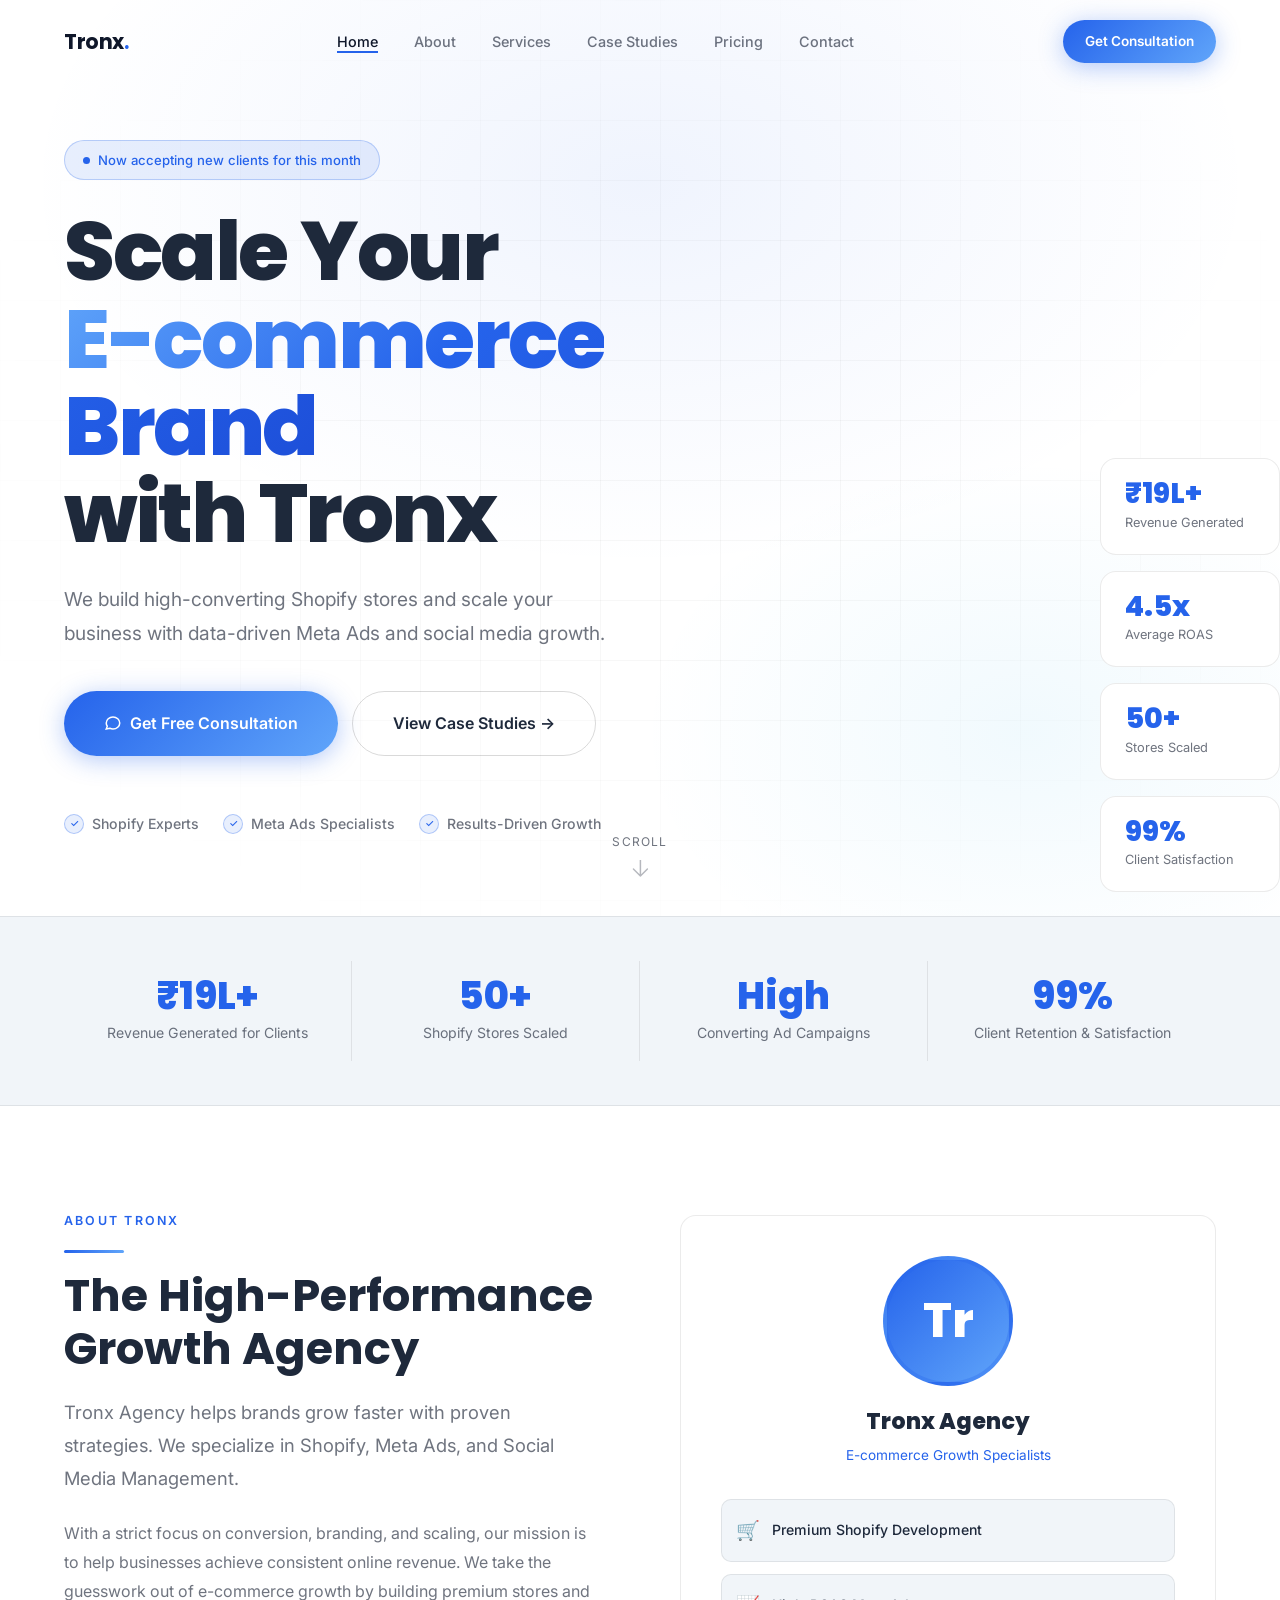
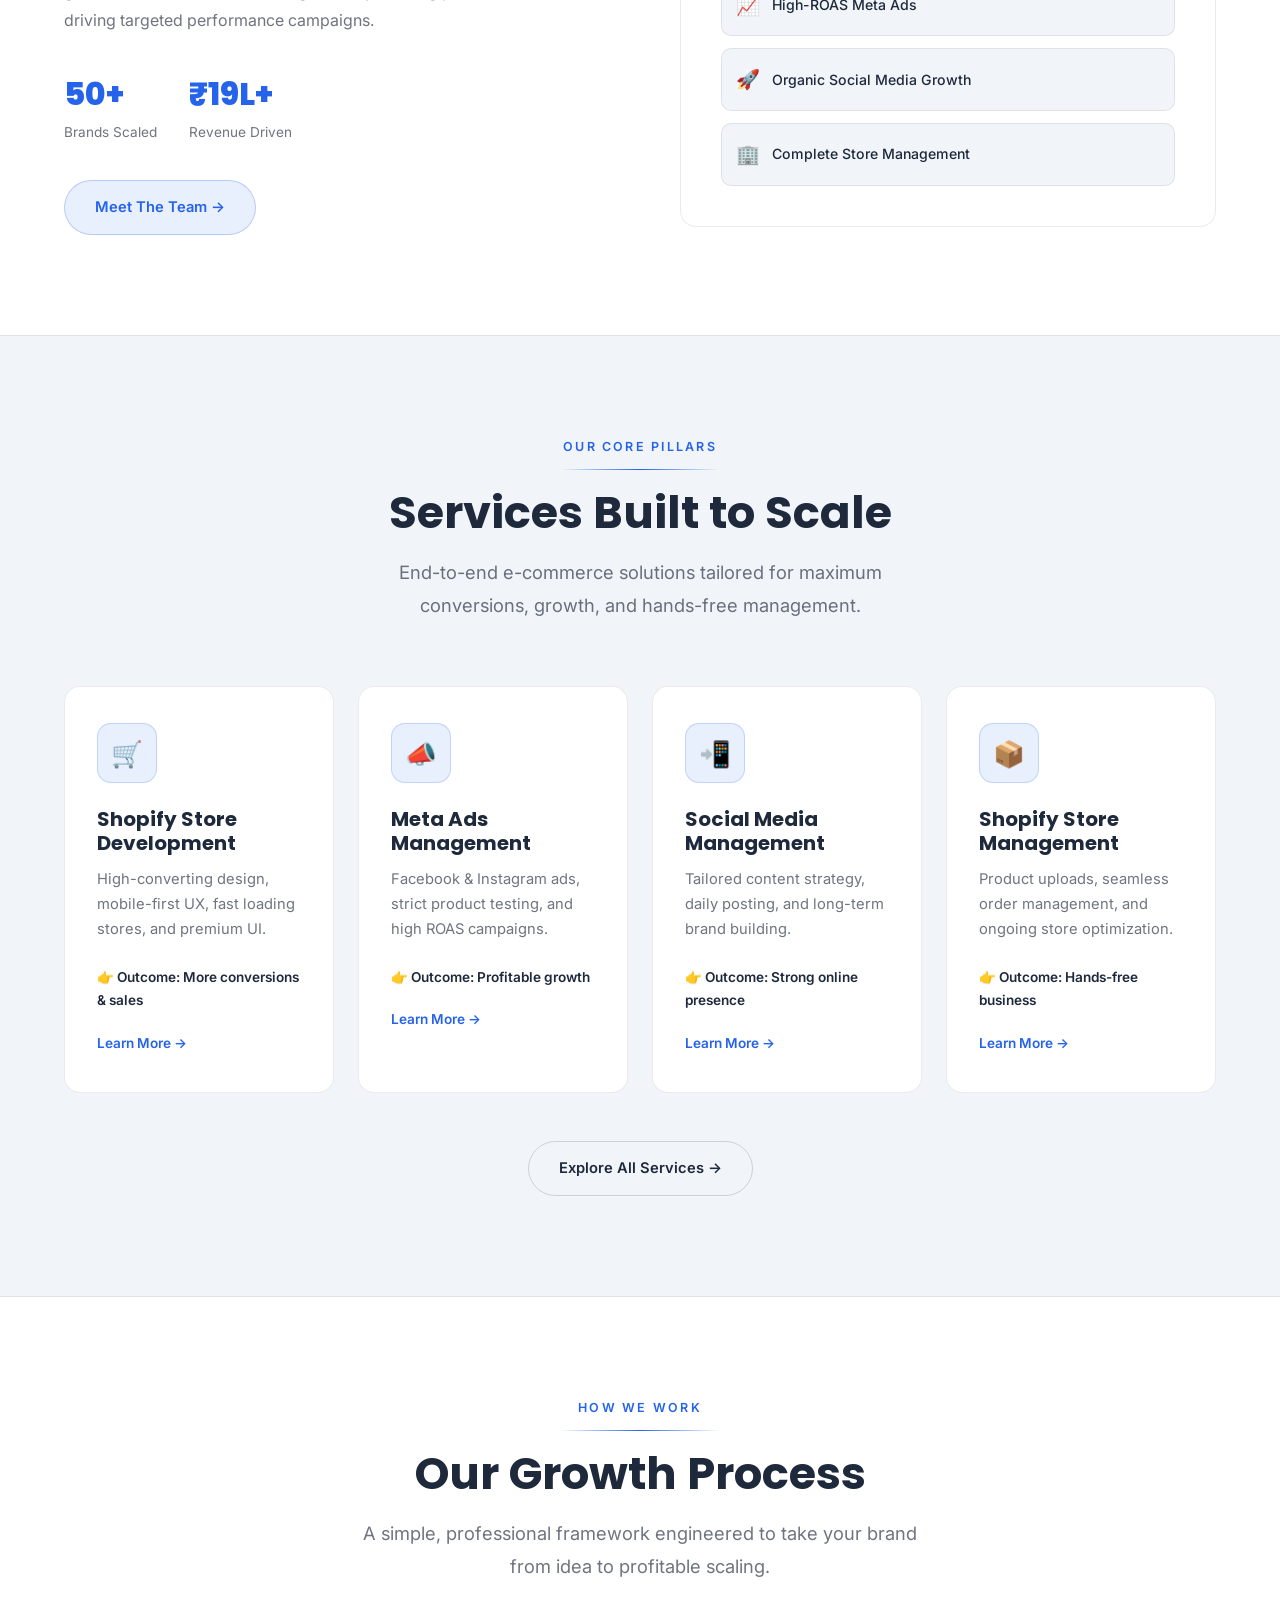
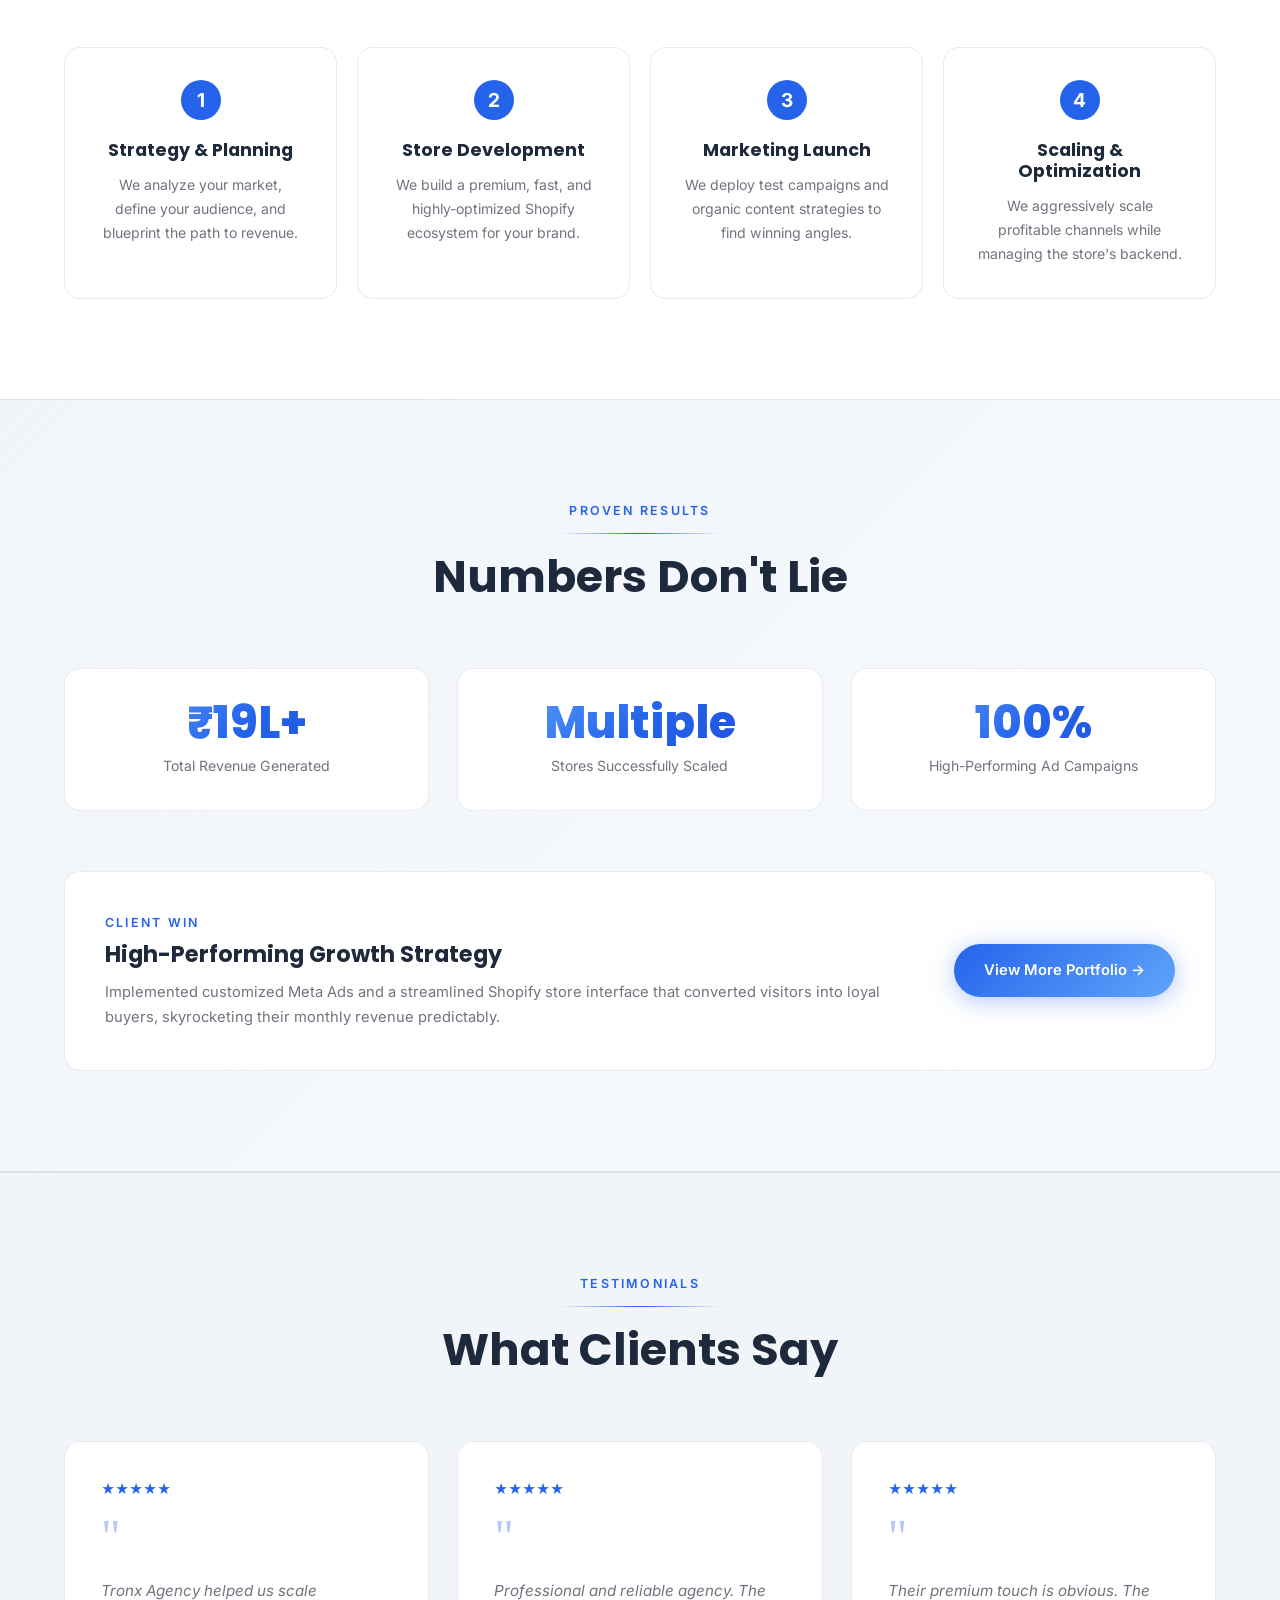
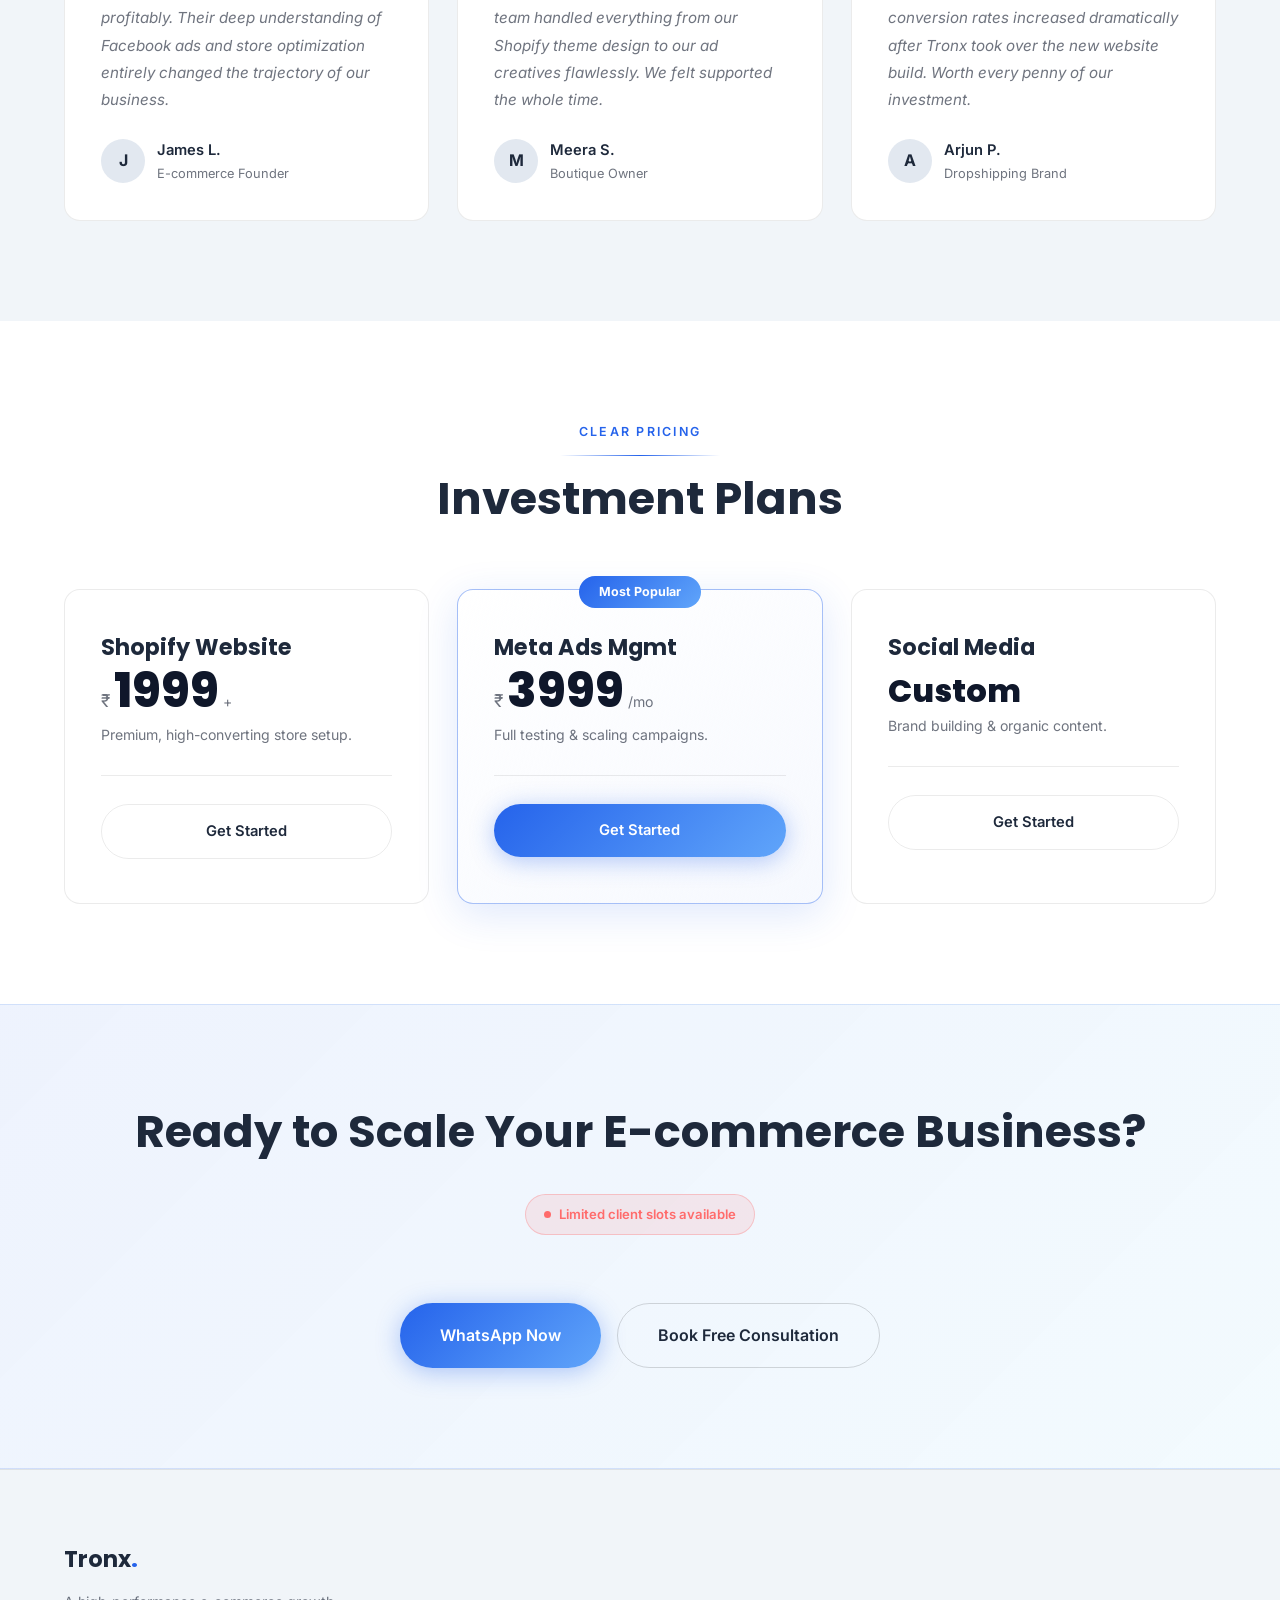
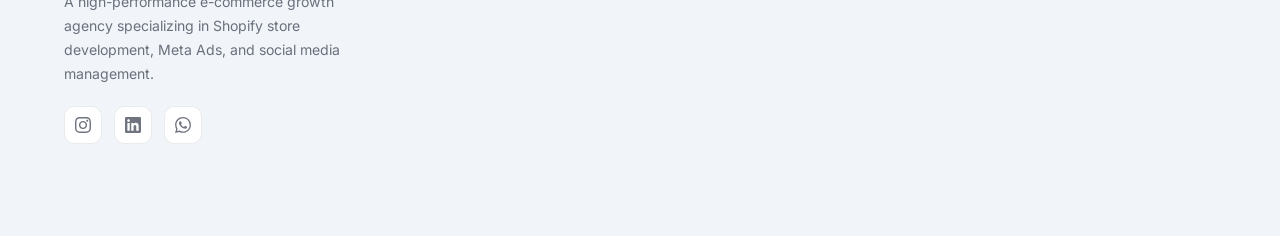
==== commit 404f7ad6: "Add files via upload" ====
--- a/index.html
+++ b/index.html
@@ -1,410 +1,430 @@
-<!DOCTYPE html>
-<html lang="en">
-<head>
-  <meta charset="UTF-8" />
-  <meta name="viewport" content="width=device-width, initial-scale=1.0" />
-  <title>Adhil Noushad — Shopify Expert & Meta Ads Specialist</title>
-  <meta name="description" content="I help brands build high-converting Shopify stores and scale with Meta Ads. 4+ years of e-commerce expertise. Book your free consultation today." />
-  <link rel="stylesheet" href="style.css" />
-  <link rel="icon" href="data:image/svg+xml,<svg xmlns='http://www.w3.org/2000/svg' viewBox='0 0 100 100'><text y='.9em' font-size='90'>⚡</text></svg>" />
-</head>
-<body>
-
-<!-- ══ NAVBAR ══ -->
-<nav class="navbar" id="navbar">
-  <div class="container">
-    <div class="navbar-inner">
-      <a href="index.html" class="navbar-logo">Adhil<span>.</span></a>
-      <ul class="navbar-links">
-        <li><a href="index.html" class="active">Home</a></li>
-        <li><a href="about.html">About</a></li>
-        <li><a href="services.html">Services</a></li>
-        <li><a href="portfolio.html">Portfolio</a></li>
-        <li><a href="pricing.html">Pricing</a></li>
-        <li><a href="contact.html">Contact</a></li>
-      </ul>
-      <div class="navbar-cta">
-        <a href="contact.html" class="btn btn-gold btn-sm">Get Consultation</a>
-        <button class="nav-toggle" id="navToggle" aria-label="Toggle menu">
-          <span></span><span></span><span></span>
-        </button>
-      </div>
-    </div>
-  </div>
-</nav>
-
-<!-- Mobile Overlay -->
-<div class="mobile-nav-overlay" id="mobileNav">
-  <ul class="navbar-links">
-    <li><a href="index.html">Home</a></li>
-    <li><a href="about.html">About</a></li>
-    <li><a href="services.html">Services</a></li>
-    <li><a href="portfolio.html">Portfolio</a></li>
-    <li><a href="pricing.html">Pricing</a></li>
-    <li><a href="contact.html">Contact</a></li>
-    <li><a href="contact.html" class="btn btn-gold" style="margin-top:8px;">Get Consultation</a></li>
-  </ul>
-  <button class="mobile-close" id="mobileClose">✕</button>
-</div>
-
-<!-- ══ HERO ══ -->
-<section class="hero" id="hero">
-  <div class="hero-bg"></div>
-  <div class="hero-grid"></div>
-  <div class="container" style="width:100%;">
-    <div style="display:flex; align-items:center; gap:48px; min-height:calc(100vh - 100px); padding: 40px 0 80px;">
-      <div class="hero-content">
-        <div class="hero-badge">
-          <span class="dot"></span>
-          Available for Projects — Limited Slots
-        </div>
-        <h1 class="hero-title">
-          Build. Scale.<br>
-          <span class="gradient-text">Dominate</span><br>
-          E-commerce.
-        </h1>
-        <p class="hero-sub">
-          I help brands build high-converting Shopify stores and scale with Meta Ads — turning visitors into loyal customers.
-        </p>
-        <div class="hero-actions">
-          <a href="contact.html" class="btn btn-gold btn-lg">
-            <svg width="18" height="18" fill="none" viewBox="0 0 24 24" stroke="currentColor" stroke-width="2"><path d="M8 12h.01M12 12h.01M16 12h.01M21 12c0 4.418-4.03 8-9 8a9.863 9.863 0 01-4.255-.949L3 20l1.395-3.72C3.512 15.042 3 13.574 3 12c0-4.418 4.03-8 9-8s9 3.582 9 8z"/></svg>
-            Get Free Consultation
-          </a>
-          <a href="portfolio.html" class="btn btn-outline btn-lg">
-            View Portfolio →
-          </a>
-        </div>
-        <div class="hero-trust">
-          <div class="trust-item"><span class="check">✓</span> 4+ Years Experience</div>
-          <div class="trust-item"><span class="check">✓</span> E-commerce Specialist</div>
-          <div class="trust-item"><span class="check">✓</span> Results-Driven Approach</div>
-        </div>
-      </div>
-      <div class="hero-stats">
-        <div class="stat-pill">
-          <div class="value">₹19L+</div>
-          <div class="label">Revenue Generated</div>
-        </div>
-        <div class="stat-pill">
-          <div class="value">4.2x</div>
-          <div class="label">Average ROAS</div>
-        </div>
-        <div class="stat-pill">
-          <div class="value">50+</div>
-          <div class="label">Stores Built</div>
-        </div>
-        <div class="stat-pill">
-          <div class="value">98%</div>
-          <div class="label">Client Satisfaction</div>
-        </div>
-      </div>
-    </div>
-  </div>
-  <div class="scroll-cue">
-    <span>SCROLL</span>
-    <svg width="16" height="20" fill="none" viewBox="0 0 16 20">
-      <path d="M8 0v16M1 9l7 7 7-7" stroke="currentColor" stroke-width="1.5" stroke-linecap="round" stroke-linejoin="round"/>
-    </svg>
-  </div>
-</section>
-
-<!-- ══ STATS STRIP ══ -->
-<div class="stats-strip">
-  <div class="container">
-    <div class="stats-grid">
-      <div class="stat-item reveal">
-        <div class="num">₹19L+</div>
-        <div class="desc">Revenue Generated for Clients</div>
-      </div>
-      <div class="stat-item reveal" style="transition-delay:.1s">
-        <div class="num">50+</div>
-        <div class="desc">Shopify Stores Launched</div>
-      </div>
-      <div class="stat-item reveal" style="transition-delay:.2s">
-        <div class="num">4.2x</div>
-        <div class="desc">Average ROAS on Meta Ads</div>
-      </div>
-      <div class="stat-item reveal" style="transition-delay:.3s">
-        <div class="num">4+</div>
-        <div class="desc">Years of E-commerce Experience</div>
-      </div>
-    </div>
-  </div>
-</div>
-
-<!-- ══ ABOUT PREVIEW ══ -->
-<section class="section">
-  <div class="container">
-    <div style="display:grid; grid-template-columns:1fr 1fr; gap:80px; align-items:center;">
-      <div class="reveal-left">
-        <span class="section-label">About Me</span>
-        <div class="gold-line"></div>
-        <h2 class="section-title" style="margin-bottom:20px;">The Expert Behind<br>Your Growth</h2>
-        <p class="lead" style="margin-bottom:24px;">
-          I'm Adhil Noushad — a results-obsessed Shopify developer and Meta Ads specialist with 4+ years turning e-commerce ideas into profitable realities.
-        </p>
-        <p style="color:var(--muted);line-height:1.8;margin-bottom:32px;">
-          From building pixel-perfect stores to running data-driven ad campaigns that scale, I combine technical expertise with a deep understanding of consumer psychology to deliver real, measurable results.
-        </p>
-        <div style="display:flex;gap:32px;margin-bottom:36px;">
-          <div>
-            <div style="font-family:var(--font-main);font-size:2rem;font-weight:800;color:var(--gold);">50+</div>
-            <div style="font-size:0.85rem;color:var(--muted);">Stores Built</div>
-          </div>
-          <div>
-            <div style="font-family:var(--font-main);font-size:2rem;font-weight:800;color:var(--gold);">₹19L+</div>
-            <div style="font-size:0.85rem;color:var(--muted);">Revenue Generated</div>
-          </div>
-          <div>
-            <div style="font-family:var(--font-main);font-size:2rem;font-weight:800;color:var(--gold);">4+</div>
-            <div style="font-size:0.85rem;color:var(--muted);">Years Experience</div>
-          </div>
-        </div>
-        <a href="about.html" class="btn btn-ghost">Learn My Story →</a>
-      </div>
-      <div class="reveal-right">
-        <div style="background:var(--card);border:1px solid var(--border);border-radius:var(--radius);padding:40px;position:relative;">
-          <div style="display:flex;flex-direction:column;align-items:center;text-align:center;margin-bottom:32px;">
-            <div class="about-avatar" style="margin-bottom:16px;">AN</div>
-            <div style="font-family:var(--font-main);font-size:1.2rem;font-weight:700;">Adhil Noushad</div>
-            <div style="font-size:0.85rem;color:var(--gold);margin-top:4px;">Shopify Expert & Meta Ads Specialist</div>
-          </div>
-          <div style="display:flex;flex-direction:column;gap:12px;">
-            <div style="display:flex;align-items:center;gap:12px;padding:14px;background:var(--surface);border-radius:10px;border:1px solid var(--border);">
-              <span style="font-size:1.2rem;">🏆</span>
-              <span style="font-size:0.88rem;">Top-rated Shopify Developer</span>
-            </div>
-            <div style="display:flex;align-items:center;gap:12px;padding:14px;background:var(--surface);border-radius:10px;border:1px solid var(--border);">
-              <span style="font-size:1.2rem;">📈</span>
-              <span style="font-size:0.88rem;">Meta Ads / Facebook & Instagram</span>
-            </div>
-            <div style="display:flex;align-items:center;gap:12px;padding:14px;background:var(--surface);border-radius:10px;border:1px solid var(--border);">
-              <span style="font-size:1.2rem;">🚀</span>
-              <span style="font-size:0.88rem;">Dropshipping & E-commerce Setup</span>
-            </div>
-            <div style="display:flex;align-items:center;gap:12px;padding:14px;background:var(--surface);border-radius:10px;border:1px solid var(--border);">
-              <span style="font-size:1.2rem;">💎</span>
-              <span style="font-size:0.88rem;">Premium UI/UX for Higher CVR</span>
-            </div>
-          </div>
-        </div>
-      </div>
-    </div>
-  </div>
-</section>
-
-<!-- ══ SERVICES OVERVIEW ══ -->
-<section class="section" style="background:var(--surface);border-top:1px solid var(--border);border-bottom:1px solid var(--border);">
-  <div class="container">
-    <div class="section-header centered reveal">
-      <span class="section-label">What I Do</span>
-      <div class="divider" style="margin:12px auto 16px;"></div>
-      <h2 class="section-title">Services Built to Scale</h2>
-      <p class="lead mt-16">Everything you need to build, launch, and grow a profitable e-commerce business — under one roof.</p>
-    </div>
-    <div class="grid-3 stagger">
-      <div class="service-card reveal">
-        <div class="service-icon">🛒</div>
-        <h3>Shopify Store Development</h3>
-        <p>Premium, high-converting Shopify stores built from scratch. Designed to turn browsers into buyers from day one.</p>
-        <a href="services.html" class="service-tag">Learn More →</a>
-      </div>
-      <div class="service-card reveal">
-        <div class="service-icon">📣</div>
-        <h3>Meta Ads Management</h3>
-        <p>Data-driven Facebook & Instagram ad campaigns engineered for maximum ROI. From product testing to full-scale growth.</p>
-        <a href="services.html" class="service-tag">Learn More →</a>
-      </div>
-      <div class="service-card reveal">
-        <div class="service-icon">📦</div>
-        <h3>Dropshipping Setup</h3>
-        <p>Full end-to-end dropshipping setup — product research, supplier integration, store creation, and automation.</p>
-        <a href="services.html" class="service-tag">Learn More →</a>
-      </div>
-    </div>
-    <div style="text-align:center;margin-top:48px;" class="reveal">
-      <a href="services.html" class="btn btn-outline">Explore All Services →</a>
-    </div>
-  </div>
-</section>
-
-<!-- ══ RESULTS ══ -->
-<section class="section results-section">
-  <div class="container">
-    <div class="section-header centered reveal">
-      <span class="section-label">Proven Results</span>
-      <div class="divider" style="margin:12px auto 16px;"></div>
-      <h2 class="section-title">Numbers Don't Lie</h2>
-      <p class="lead mt-16">Real outcomes delivered for real businesses across different niches and markets.</p>
-    </div>
-    <div class="grid-4 stagger">
-      <div class="result-card reveal">
-        <div class="num gradient-text">₹19L+</div>
-        <div class="desc">Total Revenue Generated</div>
-      </div>
-      <div class="result-card reveal">
-        <div class="num gradient-text">4.2x</div>
-        <div class="desc">Average ROAS on Ad Campaigns</div>
-      </div>
-      <div class="result-card reveal">
-        <div class="num gradient-text">50+</div>
-        <div class="desc">Shopify Stores Built & Launched</div>
-      </div>
-      <div class="result-card reveal">
-        <div class="num gradient-text">3.5x</div>
-        <div class="desc">Average CVR Improvement</div>
-      </div>
-    </div>
-    <div style="margin-top:60px; background:var(--card);border:1px solid var(--border);border-radius:var(--radius);padding:40px;display:flex;align-items:center;gap:40px;" class="reveal">
-      <div style="flex:1;">
-        <span class="section-label" style="display:block;margin-bottom:8px;">Client Win</span>
-        <h3 style="font-size:1.4rem;font-weight:700;margin-bottom:12px;">₹4.8L Revenue in 90 Days</h3>
-        <p style="color:var(--muted);font-size:0.92rem;line-height:1.7;">Scaled a fashion dropshipping brand from ₹0 to ₹4.8L monthly revenue in 3 months using targeted Meta Ads and a fully optimized Shopify store.</p>
-      </div>
-      <div style="display:grid;grid-template-columns:1fr 1fr;gap:20px;flex-shrink:0;">
-        <div style="text-align:center;padding:20px;background:var(--surface);border-radius:10px;border:1px solid var(--border);">
-          <div style="font-family:var(--font-main);font-size:1.8rem;font-weight:800;color:var(--gold);">5.1x</div>
-          <div style="font-size:0.8rem;color:var(--muted);">ROAS Achieved</div>
-        </div>
-        <div style="text-align:center;padding:20px;background:var(--surface);border-radius:10px;border:1px solid var(--border);">
-          <div style="font-family:var(--font-main);font-size:1.8rem;font-weight:800;color:var(--gold);">90</div>
-          <div style="font-size:0.8rem;color:var(--muted);">Days to Scale</div>
-        </div>
-      </div>
-    </div>
-  </div>
-</section>
-
-<!-- ══ TESTIMONIALS ══ -->
-<section class="section" style="background:var(--surface);border-top:1px solid var(--border);">
-  <div class="container">
-    <div class="section-header centered reveal">
-      <span class="section-label">Testimonials</span>
-      <div class="divider" style="margin:12px auto 16px;"></div>
-      <h2 class="section-title">What Clients Say</h2>
-    </div>
-    <div class="grid-3 stagger">
-      <div class="testimonial-card reveal">
-        <div class="stars">★★★★★</div>
-        <div class="quote-icon">"</div>
-        <p class="text">Adhil built our Shopify store from scratch in under 2 weeks. The design is stunning, and our conversion rate jumped from 1.2% to 3.8%. Absolutely worth every rupee.</p>
-        <div class="testimonial-author">
-          <div class="author-avatar">RS</div>
-          <div class="author-info">
-            <div class="name">Rahul S.</div>
-            <div class="role">Fashion Brand Owner, Mumbai</div>
-          </div>
-        </div>
-      </div>
-      <div class="testimonial-card reveal">
-        <div class="stars">★★★★★</div>
-        <div class="quote-icon">"</div>
-        <p class="text">His Meta Ads strategy completely transformed our business. We went from burning money on ads to achieving a 4.5x ROAS consistently. The ROI has been incredible.</p>
-        <div class="testimonial-author">
-          <div class="author-avatar">PK</div>
-          <div class="author-info">
-            <div class="name">Priya K.</div>
-            <div class="role">Dropshipper, Bangalore</div>
-          </div>
-        </div>
-      </div>
-      <div class="testimonial-card reveal">
-        <div class="stars">★★★★★</div>
-        <div class="quote-icon">"</div>
-        <p class="text">Not just a developer — a true business partner. Adhil understands e-commerce deeply and his dropshipping setup got us profitable in the very first month. Exceptional work.</p>
-        <div class="testimonial-author">
-          <div class="author-avatar">AM</div>
-          <div class="author-info">
-            <div class="name">Arjun M.</div>
-            <div class="role">E-commerce Entrepreneur, Delhi</div>
-          </div>
-        </div>
-      </div>
-    </div>
-  </div>
-</section>
-
-<!-- ══ CTA SECTION ══ -->
-<section class="cta-section">
-  <div class="container">
-    <div class="reveal">
-      <div class="urgency-badge"><span class="urgency-dot"></span> Only 3 Client Slots Left This Month</div>
-      <h2 class="section-title" style="margin-bottom:16px;">Ready to Scale Your E-commerce?</h2>
-      <p class="lead">Stop guessing. Start growing. Book a free strategy call and let's map out exactly how to take your business to the next level.</p>
-      <div style="display:flex;justify-content:center;gap:16px;margin-top:40px;flex-wrap:wrap;">
-        <a href="contact.html" class="btn btn-gold btn-lg">
-          Book Free Consultation →
-        </a>
-        <a href="pricing.html" class="btn btn-outline btn-lg">View Pricing</a>
-      </div>
-    </div>
-  </div>
-</section>
-
-<!-- ══ FOOTER ══ -->
-<footer class="footer">
-  <div class="container">
-    <div class="footer-grid">
-      <div class="footer-brand">
-        <div class="logo">Adhil<span>.</span></div>
-        <p>Shopify Expert & Meta Ads Specialist helping brands build, launch, and scale profitable e-commerce businesses.</p>
-        <div class="footer-socials">
-          <a href="#" class="social-btn" aria-label="Instagram">
-            <svg width="16" height="16" fill="currentColor" viewBox="0 0 24 24"><path d="M12 2.163c3.204 0 3.584.012 4.85.07 3.252.148 4.771 1.691 4.919 4.919.058 1.265.069 1.645.069 4.849 0 3.205-.012 3.584-.069 4.849-.149 3.225-1.664 4.771-4.919 4.919-1.266.058-1.644.07-4.85.07-3.204 0-3.584-.012-4.849-.07-3.26-.149-4.771-1.699-4.919-4.92-.058-1.265-.07-1.644-.07-4.849 0-3.204.013-3.583.07-4.849.149-3.227 1.664-4.771 4.919-4.919 1.266-.057 1.645-.069 4.849-.069zm0-2.163c-3.259 0-3.667.014-4.947.072-4.358.2-6.78 2.618-6.98 6.98-.059 1.281-.073 1.689-.073 4.948 0 3.259.014 3.668.072 4.948.2 4.358 2.618 6.78 6.98 6.98 1.281.058 1.689.072 4.948.072 3.259 0 3.668-.014 4.948-.072 4.354-.2 6.782-2.618 6.979-6.98.059-1.28.073-1.689.073-4.948 0-3.259-.014-3.667-.072-4.947-.196-4.354-2.617-6.78-6.979-6.98-1.281-.059-1.69-.073-4.949-.073zm0 5.838c-3.403 0-6.162 2.759-6.162 6.162s2.759 6.163 6.162 6.163 6.162-2.759 6.162-6.163c0-3.403-2.759-6.162-6.162-6.162zm0 10.162c-2.209 0-4-1.79-4-4 0-2.209 1.791-4 4-4s4 1.791 4 4c0 2.21-1.791 4-4 4zm6.406-11.845c-.796 0-1.441.645-1.441 1.44s.645 1.44 1.441 1.44c.795 0 1.439-.645 1.439-1.44s-.644-1.44-1.439-1.44z"/></svg>
-          </a>
-          <a href="#" class="social-btn" aria-label="LinkedIn">
-            <svg width="16" height="16" fill="currentColor" viewBox="0 0 24 24"><path d="M20.447 20.452h-3.554v-5.569c0-1.328-.027-3.037-1.852-3.037-1.853 0-2.136 1.445-2.136 2.939v5.667H9.351V9h3.414v1.561h.046c.477-.9 1.637-1.85 3.37-1.85 3.601 0 4.267 2.37 4.267 5.455v6.286zM5.337 7.433c-1.144 0-2.063-.926-2.063-2.065 0-1.138.92-2.063 2.063-2.063 1.14 0 2.064.925 2.064 2.063 0 1.139-.925 2.065-2.064 2.065zm1.782 13.019H3.555V9h3.564v11.452zM22.225 0H1.771C.792 0 0 .774 0 1.729v20.542C0 23.227.792 24 1.771 24h20.451C23.2 24 24 23.227 24 22.271V1.729C24 .774 23.2 0 22.222 0h.003z"/></svg>
-          </a>
-          <a href="https://wa.me/917356567770" class="social-btn" aria-label="WhatsApp">
-            <svg width="16" height="16" fill="currentColor" viewBox="0 0 24 24"><path d="M17.472 14.382c-.297-.149-1.758-.867-2.03-.967-.273-.099-.471-.148-.67.15-.197.297-.767.966-.94 1.164-.173.199-.347.223-.644.075-.297-.15-1.255-.463-2.39-1.475-.883-.788-1.48-1.761-1.653-2.059-.173-.297-.018-.458.13-.606.134-.133.298-.347.446-.52.149-.174.198-.298.298-.497.099-.198.05-.371-.025-.52-.075-.149-.669-1.612-.916-2.207-.242-.579-.487-.5-.669-.51-.173-.008-.371-.01-.57-.01-.198 0-.52.074-.792.372-.272.297-1.04 1.016-1.04 2.479 0 1.462 1.065 2.875 1.213 3.074.149.198 2.096 3.2 5.077 4.487.709.306 1.262.489 1.694.625.712.227 1.36.195 1.871.118.571-.085 1.758-.719 2.006-1.413.248-.694.248-1.289.173-1.413-.074-.124-.272-.198-.57-.347m-5.421 7.403h-.004a9.87 9.87 0 01-5.031-1.378l-.361-.214-3.741.982.998-3.648-.235-.374a9.86 9.86 0 01-1.51-5.26c.001-5.45 4.436-9.884 9.888-9.884 2.64 0 5.122 1.03 6.988 2.898a9.825 9.825 0 012.893 6.994c-.003 5.45-4.437 9.884-9.885 9.884m8.413-18.297A11.815 11.815 0 0012.05 0C5.495 0 .16 5.335.157 11.892c0 2.096.547 4.142 1.588 5.945L.057 24l6.305-1.654a11.882 11.882 0 005.683 1.448h.005c6.554 0 11.89-5.335 11.893-11.893a11.821 11.821 0 00-3.48-8.413z"/></svg>
-          </a>
-        </div>
-      </div>
-      <div class="footer-col">
-        <h4>Pages</h4>
-        <ul>
-          <li><a href="index.html">Home</a></li>
-          <li><a href="about.html">About</a></li>
-          <li><a href="services.html">Services</a></li>
-          <li><a href="portfolio.html">Portfolio</a></li>
-          <li><a href="pricing.html">Pricing</a></li>
-          <li><a href="contact.html">Contact</a></li>
-        </ul>
-      </div>
-      <div class="footer-col">
-        <h4>Services</h4>
-        <ul>
-          <li><a href="services.html">Shopify Development</a></li>
-          <li><a href="services.html">Meta Ads Management</a></li>
-          <li><a href="services.html">Dropshipping Setup</a></li>
-          <li><a href="pricing.html">View Pricing</a></li>
-        </ul>
-      </div>
-      <div class="footer-col">
-        <h4>Contact</h4>
-        <ul>
-          <li><a href="https://wa.me/917356567770">WhatsApp</a></li>
-          <li><a href="mailto:adhil@example.com">adhil@example.com</a></li>
-          <li><a href="contact.html">Book a Call</a></li>
-        </ul>
-      </div>
-    </div>
-    <div class="footer-bottom">
-      <p>© 2025 <a href="index.html">Adhil Noushad</a>. All rights reserved.</p>
-      <p style="font-size:0.82rem;color:var(--muted);">Shopify Expert · Meta Ads Specialist · E-commerce Consultant</p>
-    </div>
-  </div>
-</footer>
-
-<!-- Floating WhatsApp -->
-<a href="https://wa.me/917356567770" class="whatsapp-float" target="_blank" rel="noopener" aria-label="Chat on WhatsApp">
-  <div class="whatsapp-pulse"></div>
-  <svg viewBox="0 0 24 24" xmlns="http://www.w3.org/2000/svg">
-    <path d="M17.472 14.382c-.297-.149-1.758-.867-2.03-.967-.273-.099-.471-.148-.67.15-.197.297-.767.966-.94 1.164-.173.199-.347.223-.644.075-.297-.15-1.255-.463-2.39-1.475-.883-.788-1.48-1.761-1.653-2.059-.173-.297-.018-.458.13-.606.134-.133.298-.347.446-.52.149-.174.198-.298.298-.497.099-.198.05-.371-.025-.52-.075-.149-.669-1.612-.916-2.207-.242-.579-.487-.5-.669-.51-.173-.008-.371-.01-.57-.01-.198 0-.52.074-.792.372-.272.297-1.04 1.016-1.04 2.479 0 1.462 1.065 2.875 1.213 3.074.149.198 2.096 3.2 5.077 4.487.709.306 1.262.489 1.694.625.712.227 1.36.195 1.871.118.571-.085 1.758-.719 2.006-1.413.248-.694.248-1.289.173-1.413-.074-.124-.272-.198-.57-.347m-5.421 7.403h-.004a9.87 9.87 0 01-5.031-1.378l-.361-.214-3.741.982.998-3.648-.235-.374a9.86 9.86 0 01-1.51-5.26c.001-5.45 4.436-9.884 9.888-9.884 2.64 0 5.122 1.03 6.988 2.898a9.825 9.825 0 012.893 6.994c-.003 5.45-4.437 9.884-9.885 9.884m8.413-18.297A11.815 11.815 0 0012.05 0C5.495 0 .16 5.335.157 11.892c0 2.096.547 4.142 1.588 5.945L.057 24l6.305-1.654a11.882 11.882 0 005.683 1.448h.005c6.554 0 11.89-5.335 11.893-11.893a11.821 11.821 0 00-3.48-8.413z"/>
-  </svg>
-</a>
-
-<script src="main.js"></script>
-</body>
-</html>
+<!DOCTYPE html>
+<html lang="en">
+<head>
+  <meta charset="UTF-8" />
+  <meta name="viewport" content="width=device-width, initial-scale=1.0" />
+  <title>Tronx Agency — Scaling E-commerce Brands</title>
+  <meta name="description" content="Tronx Agency helps brands build high-converting Shopify stores and scale with data-driven Meta Ads and social media growth." />
+  <link rel="stylesheet" href="style.css" />
+  <link rel="icon" href="data:image/svg+xml,<svg xmlns='http://www.w3.org/2000/svg' viewBox='0 0 100 100'><circle cx='50' cy='50' r='50' fill='%232563eb'/><text y='65' x='20' font-size='60' fill='white' font-family='sans-serif' font-weight='bold'>Tr</text></svg>" />
+</head>
+<body>
+
+<!-- ══ NAVBAR ══ -->
+<nav class="navbar" id="navbar">
+  <div class="container">
+    <div class="navbar-inner">
+      <a href="index.html" class="navbar-logo">Tronx<span>.</span></a>
+      <ul class="navbar-links">
+        <li><a href="index.html" class="active">Home</a></li>
+        <li><a href="about.html">About</a></li>
+        <li><a href="services.html">Services</a></li>
+        <li><a href="portfolio.html">Case Studies</a></li>
+        <li><a href="pricing.html">Pricing</a></li>
+        <li><a href="contact.html">Contact</a></li>
+      </ul>
+      <div class="navbar-cta">
+        <a href="contact.html" class="btn btn-gold btn-sm">Get Consultation</a>
+        <button class="nav-toggle" id="navToggle" aria-label="Toggle menu">
+          <span></span><span></span><span></span>
+        </button>
+      </div>
+    </div>
+  </div>
+</nav>
+
+<!-- Mobile Overlay -->
+<div class="mobile-nav-overlay" id="mobileNav">
+  <ul class="navbar-links">
+    <li><a href="index.html">Home</a></li>
+    <li><a href="about.html">About</a></li>
+    <li><a href="services.html">Services</a></li>
+    <li><a href="portfolio.html">Case Studies</a></li>
+    <li><a href="pricing.html">Pricing</a></li>
+    <li><a href="contact.html">Contact</a></li>
+    <li><a href="contact.html" class="btn btn-gold" style="margin-top:8px;">Get Consultation</a></li>
+  </ul>
+  <button class="mobile-close" id="mobileClose">✕</button>
+</div>
+
+<!-- ══ HERO ══ -->
+<section class="hero" id="hero">
+  <div class="hero-bg"></div>
+  <div class="hero-grid"></div>
+  <div class="container" style="width:100%;">
+    <div style="display:flex; align-items:center; gap:48px; min-height:calc(100vh - 100px); padding: 40px 0 80px;">
+      <div class="hero-content">
+        <div class="hero-badge">
+          <span class="dot"></span>
+          Now accepting new clients for this month
+        </div>
+        <h1 class="hero-title">
+          Scale Your<br>
+          <span class="gradient-text">E-commerce Brand</span><br>
+          with Tronx
+        </h1>
+        <p class="hero-sub">
+          We build high-converting Shopify stores and scale your business with data-driven Meta Ads and social media growth.
+        </p>
+        <div class="hero-actions">
+          <a href="contact.html" class="btn btn-gold btn-lg">
+            <svg width="18" height="18" fill="none" viewBox="0 0 24 24" stroke="currentColor" stroke-width="2"><path d="M8 12h.01M12 12h.01M16 12h.01M21 12c0 4.418-4.03 8-9 8a9.863 9.863 0 01-4.255-.949L3 20l1.395-3.72C3.512 15.042 3 13.574 3 12c0-4.418 4.03-8 9-8s9 3.582 9 8z"/></svg>
+            Get Free Consultation
+          </a>
+          <a href="portfolio.html" class="btn btn-outline btn-lg" style="border-color:rgba(0,0,0,0.15); color:var(--text);">
+            View Case Studies →
+          </a>
+        </div>
+        <div class="hero-trust">
+          <div class="trust-item"><span class="check">✓</span> Shopify Experts</div>
+          <div class="trust-item"><span class="check">✓</span> Meta Ads Specialists</div>
+          <div class="trust-item"><span class="check">✓</span> Results-Driven Growth</div>
+        </div>
+      </div>
+      <div class="hero-stats">
+        <div class="stat-pill">
+          <div class="value">₹19L+</div>
+          <div class="label">Revenue Generated</div>
+        </div>
+        <div class="stat-pill">
+          <div class="value">4.5x</div>
+          <div class="label">Average ROAS</div>
+        </div>
+        <div class="stat-pill">
+          <div class="value">50+</div>
+          <div class="label">Stores Scaled</div>
+        </div>
+        <div class="stat-pill">
+          <div class="value">99%</div>
+          <div class="label">Client Satisfaction</div>
+        </div>
+      </div>
+    </div>
+  </div>
+  <div class="scroll-cue">
+    <span>SCROLL</span>
+    <svg width="16" height="20" fill="none" viewBox="0 0 16 20">
+      <path d="M8 0v16M1 9l7 7 7-7" stroke="currentColor" stroke-width="1.5" stroke-linecap="round" stroke-linejoin="round"/>
+    </svg>
+  </div>
+</section>
+
+<!-- ══ STATS STRIP ══ -->
+<div class="stats-strip">
+  <div class="container">
+    <div class="stats-grid">
+      <div class="stat-item reveal">
+        <div class="num">₹19L+</div>
+        <div class="desc">Revenue Generated for Clients</div>
+      </div>
+      <div class="stat-item reveal" style="transition-delay:.1s">
+        <div class="num">50+</div>
+        <div class="desc">Shopify Stores Scaled</div>
+      </div>
+      <div class="stat-item reveal" style="transition-delay:.2s">
+        <div class="num">High</div>
+        <div class="desc">Converting Ad Campaigns</div>
+      </div>
+      <div class="stat-item reveal" style="transition-delay:.3s">
+        <div class="num">99%</div>
+        <div class="desc">Client Retention & Satisfaction</div>
+      </div>
+    </div>
+  </div>
+</div>
+
+<!-- ══ ABOUT AGENCY ══ -->
+<section class="section">
+  <div class="container">
+    <div style="display:grid; grid-template-columns:1fr 1fr; gap:80px; align-items:center;">
+      <div class="reveal-left">
+        <span class="section-label">About Tronx</span>
+        <div class="gold-line"></div>
+        <h2 class="section-title" style="margin-bottom:20px;">The High-Performance<br>Growth Agency</h2>
+        <p class="lead" style="margin-bottom:24px;">
+          Tronx Agency helps brands grow faster with proven strategies. We specialize in Shopify, Meta Ads, and Social Media Management.
+        </p>
+        <p style="color:var(--muted);line-height:1.8;margin-bottom:32px;">
+          With a strict focus on conversion, branding, and scaling, our mission is to help businesses achieve consistent online revenue. We take the guesswork out of e-commerce growth by building premium stores and driving targeted performance campaigns.
+        </p>
+        <div style="display:flex;gap:32px;margin-bottom:36px;">
+          <div>
+            <div style="font-family:var(--font-main);font-size:2rem;font-weight:800;color:var(--gold);">50+</div>
+            <div style="font-size:0.85rem;color:var(--muted);">Brands Scaled</div>
+          </div>
+          <div>
+            <div style="font-family:var(--font-main);font-size:2rem;font-weight:800;color:var(--gold);">₹19L+</div>
+            <div style="font-size:0.85rem;color:var(--muted);">Revenue Driven</div>
+          </div>
+        </div>
+        <a href="about.html" class="btn btn-ghost">Meet The Team →</a>
+      </div>
+      <div class="reveal-right">
+        <div style="background:var(--card);border:1px solid var(--border);border-radius:var(--radius);padding:40px;position:relative;">
+          <div style="display:flex;flex-direction:column;align-items:center;text-align:center;margin-bottom:32px;">
+            <div class="about-avatar" style="margin-bottom:16px;">Tr</div>
+            <div style="font-family:var(--font-main);font-size:1.4rem;font-weight:800;">Tronx Agency</div>
+            <div style="font-size:0.85rem;color:var(--gold);margin-top:4px;">E-commerce Growth Specialists</div>
+          </div>
+          <div style="display:flex;flex-direction:column;gap:12px;">
+            <div style="display:flex;align-items:center;gap:12px;padding:14px;background:var(--surface);border-radius:10px;border:1px solid var(--border);">
+              <span style="font-size:1.2rem;">🛒</span>
+              <span style="font-size:0.88rem; font-weight:500;">Premium Shopify Development</span>
+            </div>
+            <div style="display:flex;align-items:center;gap:12px;padding:14px;background:var(--surface);border-radius:10px;border:1px solid var(--border);">
+              <span style="font-size:1.2rem;">📈</span>
+              <span style="font-size:0.88rem; font-weight:500;">High-ROAS Meta Ads</span>
+            </div>
+            <div style="display:flex;align-items:center;gap:12px;padding:14px;background:var(--surface);border-radius:10px;border:1px solid var(--border);">
+              <span style="font-size:1.2rem;">🚀</span>
+              <span style="font-size:0.88rem; font-weight:500;">Organic Social Media Growth</span>
+            </div>
+            <div style="display:flex;align-items:center;gap:12px;padding:14px;background:var(--surface);border-radius:10px;border:1px solid var(--border);">
+              <span style="font-size:1.2rem;">🏢</span>
+              <span style="font-size:0.88rem; font-weight:500;">Complete Store Management</span>
+            </div>
+          </div>
+        </div>
+      </div>
+    </div>
+  </div>
+</section>
+
+<!-- ══ SERVICES OVERVIEW ══ -->
+<section class="section" style="background:var(--surface);border-top:1px solid var(--border);border-bottom:1px solid var(--border);">
+  <div class="container">
+    <div class="section-header centered reveal">
+      <span class="section-label">Our Core Pillars</span>
+      <div class="divider" style="margin:12px auto 16px;"></div>
+      <h2 class="section-title">Services Built to Scale</h2>
+      <p class="lead mt-16">End-to-end e-commerce solutions tailored for maximum conversions, growth, and hands-free management.</p>
+    </div>
+    <div class="grid-4 stagger">
+      <div class="service-card reveal">
+        <div class="service-icon">🛒</div>
+        <h3>Shopify Store Development</h3>
+        <p>High-converting design, mobile-first UX, fast loading stores, and premium UI.</p>
+        <div style="font-size:0.85rem; color:var(--text); font-weight:600; margin-bottom:16px;">👉 Outcome: More conversions & sales</div>
+        <a href="services.html" class="service-tag">Learn More →</a>
+      </div>
+      <div class="service-card reveal">
+        <div class="service-icon">📣</div>
+        <h3>Meta Ads Management</h3>
+        <p>Facebook & Instagram ads, strict product testing, and high ROAS campaigns.</p>
+        <div style="font-size:0.85rem; color:var(--text); font-weight:600; margin-bottom:16px;">👉 Outcome: Profitable growth</div>
+        <a href="services.html" class="service-tag">Learn More →</a>
+      </div>
+      <div class="service-card reveal">
+        <div class="service-icon">📲</div>
+        <h3>Social Media Management</h3>
+        <p>Tailored content strategy, daily posting, and long-term brand building.</p>
+        <div style="font-size:0.85rem; color:var(--text); font-weight:600; margin-bottom:16px;">👉 Outcome: Strong online presence</div>
+        <a href="services.html" class="service-tag">Learn More →</a>
+      </div>
+      <div class="service-card reveal">
+        <div class="service-icon">📦</div>
+        <h3>Shopify Store Management</h3>
+        <p>Product uploads, seamless order management, and ongoing store optimization.</p>
+        <div style="font-size:0.85rem; color:var(--text); font-weight:600; margin-bottom:16px;">👉 Outcome: Hands-free business</div>
+        <a href="services.html" class="service-tag">Learn More →</a>
+      </div>
+    </div>
+    <div style="text-align:center;margin-top:48px;" class="reveal">
+      <a href="services.html" class="btn btn-outline" style="border-color:rgba(0,0,0,0.15); color:var(--text);">Explore All Services →</a>
+    </div>
+  </div>
+</section>
+
+<!-- ══ OUR PROCESS (NEW) ══ -->
+<section class="section">
+  <div class="container">
+    <div class="section-header centered reveal">
+      <span class="section-label">How We Work</span>
+      <div class="divider" style="margin:12px auto 16px;"></div>
+      <h2 class="section-title">Our Growth Process</h2>
+      <p class="lead mt-16">A simple, professional framework engineered to take your brand from idea to profitable scaling.</p>
+    </div>
+    <div style="display:grid; grid-template-columns:repeat(4, 1fr); gap:20px; text-align:center;" class="stagger">
+      <div class="reveal" style="padding:32px; background:var(--card); border:1px solid var(--border); border-radius:var(--radius); position:relative;">
+        <div style="width:40px;height:40px;background:var(--gold);color:white;border-radius:50%;display:flex;align-items:center;justify-content:center;font-weight:700;font-size:1.2rem;margin:0 auto 20px;">1</div>
+        <h3 style="font-size:1.1rem;font-weight:700;margin-bottom:12px;">Strategy & Planning</h3>
+        <p style="font-size:0.88rem;color:var(--muted);">We analyze your market, define your audience, and blueprint the path to revenue.</p>
+      </div>
+      <div class="reveal" style="padding:32px; background:var(--card); border:1px solid var(--border); border-radius:var(--radius); position:relative;">
+        <div style="width:40px;height:40px;background:var(--gold);color:white;border-radius:50%;display:flex;align-items:center;justify-content:center;font-weight:700;font-size:1.2rem;margin:0 auto 20px;">2</div>
+        <h3 style="font-size:1.1rem;font-weight:700;margin-bottom:12px;">Store Development</h3>
+        <p style="font-size:0.88rem;color:var(--muted);">We build a premium, fast, and highly-optimized Shopify ecosystem for your brand.</p>
+      </div>
+      <div class="reveal" style="padding:32px; background:var(--card); border:1px solid var(--border); border-radius:var(--radius); position:relative;">
+        <div style="width:40px;height:40px;background:var(--gold);color:white;border-radius:50%;display:flex;align-items:center;justify-content:center;font-weight:700;font-size:1.2rem;margin:0 auto 20px;">3</div>
+        <h3 style="font-size:1.1rem;font-weight:700;margin-bottom:12px;">Marketing Launch</h3>
+        <p style="font-size:0.88rem;color:var(--muted);">We deploy test campaigns and organic content strategies to find winning angles.</p>
+      </div>
+      <div class="reveal" style="padding:32px; background:var(--card); border:1px solid var(--border); border-radius:var(--radius); position:relative;">
+        <div style="width:40px;height:40px;background:var(--gold);color:white;border-radius:50%;display:flex;align-items:center;justify-content:center;font-weight:700;font-size:1.2rem;margin:0 auto 20px;">4</div>
+        <h3 style="font-size:1.1rem;font-weight:700;margin-bottom:12px;">Scaling & Optimization</h3>
+        <p style="font-size:0.88rem;color:var(--muted);">We aggressively scale profitable channels while managing the store's backend.</p>
+      </div>
+    </div>
+  </div>
+</section>
+
+<!-- ══ RESULTS ══ -->
+<section class="section results-section">
+  <div class="container">
+    <div class="section-header centered reveal">
+      <span class="section-label">Proven Results</span>
+      <div class="divider" style="margin:12px auto 16px;"></div>
+      <h2 class="section-title">Numbers Don't Lie</h2>
+    </div>
+    <div class="grid-3 stagger" style="margin-bottom:60px;">
+      <div class="result-card reveal">
+        <div class="num gradient-text">₹19L+</div>
+        <div class="desc">Total Revenue Generated</div>
+      </div>
+      <div class="result-card reveal">
+        <div class="num gradient-text">Multiple</div>
+        <div class="desc">Stores Successfully Scaled</div>
+      </div>
+      <div class="result-card reveal">
+        <div class="num gradient-text">100%</div>
+        <div class="desc">High-Performing Ad Campaigns</div>
+      </div>
+    </div>
+    <div style="background:var(--card);border:1px solid var(--border);border-radius:var(--radius);padding:40px;display:flex;align-items:center;gap:40px;" class="reveal">
+      <div style="flex:1;">
+        <span class="section-label" style="display:block;margin-bottom:8px;">Client Win</span>
+        <h3 style="font-size:1.4rem;font-weight:700;margin-bottom:12px;">High-Performing Growth Strategy</h3>
+        <p style="color:var(--muted);font-size:0.92rem;line-height:1.7;">Implemented customized Meta Ads and a streamlined Shopify store interface that converted visitors into loyal buyers, skyrocketing their monthly revenue predictably.</p>
+      </div>
+      <div style="display:grid;grid-template-columns:1fr;gap:20px;flex-shrink:0;">
+        <a href="portfolio.html" class="btn btn-gold">View More Portfolio →</a>
+      </div>
+    </div>
+  </div>
+</section>
+
+<!-- ══ TESTIMONIALS ══ -->
+<section class="section" style="background:var(--surface);border-top:1px solid var(--border);">
+  <div class="container">
+    <div class="section-header centered reveal">
+      <span class="section-label">Testimonials</span>
+      <div class="divider" style="margin:12px auto 16px;"></div>
+      <h2 class="section-title">What Clients Say</h2>
+    </div>
+    <div class="grid-3 stagger">
+      <div class="testimonial-card reveal">
+        <div class="stars">★★★★★</div>
+        <div class="quote-icon">"</div>
+        <p class="text">Tronx Agency helped us scale profitably. Their deep understanding of Facebook ads and store optimization entirely changed the trajectory of our business.</p>
+        <div class="testimonial-author">
+          <div class="author-avatar" style="background:#e2e8f0; color:var(--text);">J</div>
+          <div class="author-info">
+            <div class="name">James L.</div>
+            <div class="role">E-commerce Founder</div>
+          </div>
+        </div>
+      </div>
+      <div class="testimonial-card reveal">
+        <div class="stars">★★★★★</div>
+        <div class="quote-icon">"</div>
+        <p class="text">Professional and reliable agency. The team handled everything from our Shopify theme design to our ad creatives flawlessly. We felt supported the whole time.</p>
+        <div class="testimonial-author">
+          <div class="author-avatar" style="background:#e2e8f0; color:var(--text);">M</div>
+          <div class="author-info">
+            <div class="name">Meera S.</div>
+            <div class="role">Boutique Owner</div>
+          </div>
+        </div>
+      </div>
+      <div class="testimonial-card reveal">
+        <div class="stars">★★★★★</div>
+        <div class="quote-icon">"</div>
+        <p class="text">Their premium touch is obvious. The conversion rates increased dramatically after Tronx took over the new website build. Worth every penny of our investment.</p>
+        <div class="testimonial-author">
+          <div class="author-avatar" style="background:#e2e8f0; color:var(--text);">A</div>
+          <div class="author-info">
+            <div class="name">Arjun P.</div>
+            <div class="role">Dropshipping Brand</div>
+          </div>
+        </div>
+      </div>
+    </div>
+  </div>
+</section>
+
+<!-- ══ PRICING PREVIEW ══ -->
+<section class="section">
+  <div class="container">
+    <div class="section-header centered reveal">
+      <span class="section-label">Clear Pricing</span>
+      <div class="divider" style="margin:12px auto 16px;"></div>
+      <h2 class="section-title">Investment Plans</h2>
+    </div>
+    <div class="grid-3 stagger">
+      <div class="pricing-card reveal">
+        <h3 class="pricing-name">Shopify Website</h3>
+        <div class="pricing-price"><span class="currency">₹</span><span class="amount">1999</span><span class="period">+</span></div>
+        <p class="pricing-desc">Premium, high-converting store setup.</p>
+        <div class="pricing-divider"></div>
+        <a href="pricing.html" class="btn btn-outline" style="width:100%; border-color:var(--border); color:var(--text); justify-content:center;">Get Started</a>
+      </div>
+      <div class="pricing-card featured reveal">
+        <div class="pricing-badge-top">Most Popular</div>
+        <h3 class="pricing-name">Meta Ads Mgmt</h3>
+        <div class="pricing-price"><span class="currency">₹</span><span class="amount">3999</span><span class="period">/mo</span></div>
+        <p class="pricing-desc">Full testing & scaling campaigns.</p>
+        <div class="pricing-divider"></div>
+        <a href="pricing.html" class="btn btn-gold" style="width:100%; justify-content:center;">Get Started</a>
+      </div>
+      <div class="pricing-card reveal">
+        <h3 class="pricing-name">Social Media</h3>
+        <div class="pricing-price"><span class="amount" style="font-size:2rem; margin-top:8px;">Custom</span></div>
+        <p class="pricing-desc">Brand building & organic content.</p>
+        <div class="pricing-divider" style="margin-top:23px;"></div>
+        <a href="pricing.html" class="btn btn-outline" style="width:100%; border-color:var(--border); color:var(--text); justify-content:center;">Get Started</a>
+      </div>
+    </div>
+  </div>
+</section>
+
+<!-- ══ CTA SECTION ══ -->
+<section class="cta-section">
+  <div class="container">
+    <div class="reveal">
+      <h2 class="section-title" style="margin-bottom:16px;">Ready to Scale Your E-commerce Business?</h2>
+      <div class="urgency-badge" style="margin-top:20px; display:inline-flex;"><span class="urgency-dot"></span> Limited client slots available</div>
+      <div style="display:flex;justify-content:center;gap:16px;margin-top:40px;flex-wrap:wrap;">
+        <a href="https://wa.me/917356567770" class="btn btn-gold btn-lg">
+          WhatsApp Now
+        </a>
+        <a href="contact.html" class="btn btn-outline btn-lg" style="border-color:rgba(0,0,0,0.15); color:var(--text);">
+          Book Free Consultation
+        </a>
+      </div>
+    </div>
+  </div>
+</section>
+
+<!-- ══ FOOTER ══ -->
+<footer class="footer">
+  <div class="container">
+    <div class="footer-grid">
+      <div class="footer-brand">
+        <div class="logo">Tronx<span>.</span></div>
+        <p>A high-performance e-commerce growth agency specializing in Shopify store development, Meta Ads, and social media management.</p>
+        <div class="footer-socials">
+          <a href="#" class="social-btn" aria-label="Instagram">
+            <svg width="16" height="16" fill="currentColor" viewBox="0 0 24 24"><path d="M12 2.163c3.204 0 3.584.012 4.85.07 3.252.148 4.771 1.691 4.919 4.919.058 1.265.069 1.645.069 4.849 0 3.205-.012 3.584-.069 4.849-.149 3.225-1.664 4.771-4.919 4.919-1.266.058-1.644.07-4.85.07-3.204 0-3.584-.012-4.849-.07-3.26-.149-4.771-1.699-4.919-4.92-.058-1.265-.07-1.644-.07-4.849 0-3.204.013-3.583.07-4.849.149-3.227 1.664-4.771 4.919-4.919 1.266-.057 1.645-.069 4.849-.069zm0-2.163c-3.259 0-3.667.014-4.947.072-4.358.2-6.78 2.618-6.98 6.98-.059 1.281-.073 1.689-.073 4.948 0 3.259.014 3.668.072 4.948.2 4.358 2.618 6.78 6.98 6.98 1.281.058 1.689.072 4.948.072 3.259 0 3.668-.014 4.948-.072 4.354-.2 6.782-2.618 6.979-6.98.059-1.28.073-1.689.073-4.948 0-3.259-.014-3.667-.072-4.947-.196-4.354-2.617-6.78-6.979-6.98-1.281-.059-1.69-.073-4.949-.073zm0 5.838c-3.403 0-6.162 2.759-6.162 6.162s2.759 6.163 6.162 6.163 6.162-2.759 6.162-6.163c0-3.403-2.759-6.162-6.162-6.162zm0 10.162c-2.209 0-4-1.79-4-4 0-2.209 1.791-4 4-4s4 1.791 4 4c0 2.21-1.791 4-4 4zm6.406-11.845c-.796 0-1.441.645-1.441 1.44s.645 1.44 1.441 1.44c.795 0 1.439-.645 1.439-1.44s-.644-1.44-1.439-1.44z"/></svg>
+          </a>
+          <a href="#" class="social-btn" aria-label="LinkedIn">
+            <svg width="16" height="16" fill="currentColor" viewBox="0 0 24 24"><path d="M20.447 20.452h-3.554v-5.569c0-1.328-.027-3.037-1.852-3.037-1.853 0-2.136 1.445-2.136 2.939v5.667H9.351V9h3.414v1.561h.046c.477-.9 1.637-1.85 3.37-1.85 3.601 0 4.267 2.37 4.267 5.455v6.286zM5.337 7.433c-1.144 0-2.063-.926-2.063-2.065 0-1.138.92-2.063 2.063-2.063 1.14 0 2.064.925 2.064 2.063 0 1.139-.925 2.065-2.064 2.065zm1.782 13.019H3.555V9h3.564v11.452zM22.225 0H1.771C.792 0 0 .774 0 1.729v20.542C0 23.227.792 24 1.771 24h20.451C23.2 24 24 23.227 24 22.271V1.729C24 .774 23.2 0 22.222 0h.003z"/></svg>
+          </a>
+          <a href="https://wa.me/917356567770" class="social-btn" aria-label="WhatsApp">
+            <svg width="16" height="16" fill="currentColor" viewBox="0 0 24 24"><path d="M17.472 14.382c-.297-.149-1.758-.867-2.03-.967-.273-.099-.471-.148-.67.15-.197.297-.767.966-.94 1.164-.173.199-.347.223-.644.075-.297-.15-1.255-.463-2.39-1.475-.883-.788-1.48-1.761-1.653-2.059-.173-.297-.018-.458.13-.606.134-.133.298-.347.446-.52.149-.174.198-.298.298-.497.099-.198.05-.371-.025-.52-.075-.149-.669-1.612-.916-2.207-.242-.579-.487-.5-.669-.51-.173-.008-.371-.01-.57-.01-.198 0-.52.074-.792.372-.272.297-1.04 1.016-1.04 2.479 0 1.462 1.065 2.875 1.213 3.074.149.198 2.096 3.2 5.077 4.487.709.306 1.262.489 1.694.625.712.227 1.36.195 1.871.118.571-.085 1.758-.719 2.006-1.413.248-.694.248-1.289.173-1.413-.074-.124-.272-.198-.57-.347m-5.421 7.403h-.004a9.87 9.87 0 01-5.031-1.378l-.361-.214-3.741.982.998-3.648-.235-.374a9.86 9.86 0 01-1.51-5.26c.001-5.45 4.436-9.884 9.888-9.884 2.64 0 5.122 1.03 6.988 2.898a9.825 9.825 0 012.893 6.994c-.003 5.45-4.437 9.884-9.885 9.884m8.413-18.297A11.815 11.815 0 0012.05 0C5.495 0 .16 5.335.157 11.892c0 2.096.547 4.142 1.588 5.945L.057 24l6.305-1.654a11.882 11.882 0 005.683 1.448h.005c6.554 0 11.89-5.335 11.893-11.893a11.821 11.821 0 00-3.48-8.413z"/>
+  </svg>
+</a>
+
+<script src="main.js"></script>
+</body>
+</html>
--- a/style.css
+++ b/style.css
@@ -1,35 +1,34 @@
-/* ========================================
-   GLOBAL STYLES — Adhil Noushad Portfolio
+﻿/* ========================================
+   GLOBAL STYLES â€” Tronx Agency Portfolio
    ======================================== */
 
 @import url('https://fonts.googleapis.com/css2?family=Poppins:wght@300;400;500;600;700;800;900&family=Inter:wght@300;400;500;600;700&display=swap');
 
-/* ─── CSS Variables ─── */
+/* â”€â”€â”€ CSS Variables â”€â”€â”€ */
 :root {
-  --black: #0a0a0a;
-  --deep: #111118;
-  --surface: #16161f;
-  --card: #1e1e2a;
-  --border: rgba(255,255,255,0.07);
-  --gold: #c9a84c;
-  --gold-light: #e8c96a;
-  --gold-dim: rgba(201,168,76,0.15);
-  --accent: #4f8fff;
-  --accent-dim: rgba(79,143,255,0.12);
-  --white: #ffffff;
-  --muted: rgba(255,255,255,0.55);
-  --text: rgba(255,255,255,0.88);
+  --black: #ffffff;
+  --deep: #f8fafc;
+  --surface: #f1f5f9;
+  --card: #ffffff;
+  --border: rgba(0,0,0,0.08); /* Dark border for light theme */
+  --gold: #2563eb; /* Primary blue */
+  --gold-light: #60a5fa; /* Light blue */
+  --gold-dim: rgba(37,99,235,0.1);
+  --accent: #0ea5e9;
+  --accent-dim: rgba(14,165,233,0.12);
+  --white: #0f172a; /* Make the 'white' text color effectively dark slate */
+  --muted: rgba(15,23,42,0.6);
+  --text: #1e293b;
   --radius: 16px;
   --radius-sm: 10px;
   --transition: 0.35s cubic-bezier(.4,0,.2,1);
-  --shadow: 0 20px 60px rgba(0,0,0,0.5);
-  --shadow-gold: 0 0 40px rgba(201,168,76,0.18);
-  --shadow-card: 0 4px 30px rgba(0,0,0,0.35);
+  --shadow: 0 20px 60px rgba(0,0,0,0.05); /* Lighter shadows */
+  --shadow-gold: 0 10px 40px rgba(37,99,235,0.15);
+  --shadow-card: 0 4px 30px rgba(0,0,0,0.05);
   --font-main: 'Poppins', sans-serif;
   --font-body: 'Inter', sans-serif;
 }
-
-/* ─── Reset ─── */
+/* â”€â”€â”€ Reset â”€â”€â”€ */
 *, *::before, *::after { box-sizing: border-box; margin: 0; padding: 0; }
 html { scroll-behavior: smooth; font-size: 16px; }
 body {
@@ -46,12 +45,12 @@
 button { cursor: pointer; font-family: inherit; }
 input, textarea, select { font-family: inherit; }
 
-/* ─── Scrollbar ─── */
+/* â”€â”€â”€ Scrollbar â”€â”€â”€ */
 ::-webkit-scrollbar { width: 5px; }
 ::-webkit-scrollbar-track { background: var(--black); }
 ::-webkit-scrollbar-thumb { background: var(--gold); border-radius: 10px; }
 
-/* ─── Typography ─── */
+/* â”€â”€â”€ Typography â”€â”€â”€ */
 h1,h2,h3,h4,h5 { font-family: var(--font-main); line-height: 1.2; }
 
 .display-xl { font-size: clamp(2.8rem, 6vw, 5rem); font-weight: 800; letter-spacing: -0.02em; }
@@ -72,26 +71,26 @@
 .text-muted { color: var(--muted); }
 .text-center { text-align: center; }
 
-/* ─── Gradient Text ─── */
+/* â”€â”€â”€ Gradient Text â”€â”€â”€ */
 .gradient-text {
-  background: linear-gradient(135deg, var(--gold-light) 0%, var(--gold) 50%, #f5d98b 100%);
+  background: linear-gradient(135deg, var(--gold-light) 0%, var(--gold) 50%, #1d4ed8 100%);
   -webkit-background-clip: text;
   -webkit-text-fill-color: transparent;
   background-clip: text;
 }
 
-/* ─── Layout ─── */
+/* â”€â”€â”€ Layout â”€â”€â”€ */
 .container { max-width: 1200px; margin: 0 auto; padding: 0 24px; }
 .container-sm { max-width: 820px; margin: 0 auto; padding: 0 24px; }
 .section { padding: 100px 0; }
 .section-sm { padding: 70px 0; }
 
-/* ─── Grid ─── */
+/* â”€â”€â”€ Grid â”€â”€â”€ */
 .grid-2 { display: grid; grid-template-columns: 1fr 1fr; gap: 32px; }
 .grid-3 { display: grid; grid-template-columns: repeat(3, 1fr); gap: 28px; }
 .grid-4 { display: grid; grid-template-columns: repeat(4, 1fr); gap: 24px; }
 
-/* ─── Flex ─── */
+/* â”€â”€â”€ Flex â”€â”€â”€ */
 .flex { display: flex; }
 .flex-center { display: flex; align-items: center; justify-content: center; }
 .flex-between { display: flex; align-items: center; justify-content: space-between; }
@@ -101,7 +100,7 @@
 .gap-24 { gap: 24px; }
 .gap-32 { gap: 32px; }
 
-/* ─── Buttons ─── */
+/* â”€â”€â”€ Buttons â”€â”€â”€ */
 .btn {
   display: inline-flex;
   align-items: center;
@@ -120,7 +119,7 @@
   content: '';
   position: absolute;
   inset: 0;
-  background: rgba(255,255,255,0.08);
+  background: rgba(0,0,0,0.05);
   opacity: 0;
   transition: var(--transition);
 }
@@ -129,17 +128,17 @@
 .btn-gold {
   background: linear-gradient(135deg, var(--gold), var(--gold-light));
   color: var(--black);
-  box-shadow: 0 4px 24px rgba(201,168,76,0.35);
+  box-shadow: 0 4px 24px rgba(37,99,235,0.35);
 }
 .btn-gold:hover {
   transform: translateY(-2px);
-  box-shadow: 0 8px 36px rgba(201,168,76,0.5);
+  box-shadow: 0 8px 36px rgba(37,99,235,0.5);
 }
 
 .btn-outline {
   background: transparent;
   color: var(--white);
-  border: 1.5px solid rgba(255,255,255,0.25);
+  border: 1.5px solid rgba(0,0,0,0.15);
 }
 .btn-outline:hover {
   border-color: var(--gold);
@@ -150,7 +149,7 @@
 .btn-ghost {
   background: var(--gold-dim);
   color: var(--gold);
-  border: 1px solid rgba(201,168,76,0.25);
+  border: 1px solid rgba(37,99,235,0.25);
 }
 .btn-ghost:hover {
   background: var(--gold);
@@ -161,7 +160,7 @@
 .btn-sm { padding: 10px 22px; font-size: 0.85rem; }
 .btn-lg { padding: 18px 40px; font-size: 1rem; }
 
-/* ─── Cards ─── */
+/* â”€â”€â”€ Cards â”€â”€â”€ */
 .card {
   background: var(--card);
   border: 1px solid var(--border);
@@ -170,12 +169,12 @@
   transition: var(--transition);
 }
 .card:hover {
-  border-color: rgba(201,168,76,0.25);
+  border-color: rgba(37,99,235,0.25);
   transform: translateY(-4px);
   box-shadow: var(--shadow-gold);
 }
 
-/* ─── Section Header ─── */
+/* â”€â”€â”€ Section Header â”€â”€â”€ */
 .section-header { margin-bottom: 64px; }
 .section-header .section-label { margin-bottom: 12px; display: block; }
 .section-header .section-title { margin-bottom: 16px; }
@@ -183,7 +182,7 @@
 .section-header.centered { text-align: center; }
 .section-header.centered .lead { margin: 0 auto; }
 
-/* ─── Divider ─── */
+/* â”€â”€â”€ Divider â”€â”€â”€ */
 .divider {
   height: 1px;
   background: linear-gradient(90deg, transparent, var(--gold), transparent);
@@ -192,7 +191,7 @@
   margin-bottom: 20px;
 }
 
-/* ─── Badge ─── */
+/* â”€â”€â”€ Badge â”€â”€â”€ */
 .badge {
   display: inline-flex;
   align-items: center;
@@ -202,10 +201,10 @@
   font-size: 0.8rem;
   font-weight: 500;
 }
-.badge-gold { background: var(--gold-dim); color: var(--gold); border: 1px solid rgba(201,168,76,0.2); }
-.badge-accent { background: var(--accent-dim); color: var(--accent); border: 1px solid rgba(79,143,255,0.2); }
-
-/* ─── Gradient Line ─── */
+.badge-gold { background: var(--gold-dim); color: var(--gold); border: 1px solid rgba(37,99,235,0.2); }
+.badge-accent { background: var(--accent-dim); color: var(--accent); border: 1px solid rgba(14,165,233,0.2); }
+
+/* â”€â”€â”€ Gradient Line â”€â”€â”€ */
 .gold-line {
   width: 60px; height: 3px;
   background: linear-gradient(90deg, var(--gold), var(--gold-light));
@@ -213,9 +212,9 @@
   margin: 16px 0;
 }
 
-/* ══════════════════════════════════════
+/* â•â•â•â•â•â•â•â•â•â•â•â•â•â•â•â•â•â•â•â•â•â•â•â•â•â•â•â•â•â•â•â•â•â•â•â•â•â•
    NAVBAR
-══════════════════════════════════════ */
+â•â•â•â•â•â•â•â•â•â•â•â•â•â•â•â•â•â•â•â•â•â•â•â•â•â•â•â•â•â•â•â•â•â•â•â•â•â• */
 .navbar {
   position: fixed;
   top: 0; left: 0; right: 0;
@@ -224,7 +223,7 @@
   transition: var(--transition);
 }
 .navbar.scrolled {
-  background: rgba(10,10,10,0.92);
+  background: rgba(255,255,255,0.96);
   backdrop-filter: blur(20px);
   -webkit-backdrop-filter: blur(20px);
   border-bottom: 1px solid var(--border);
@@ -287,9 +286,9 @@
   transition: var(--transition);
 }
 
-/* ══════════════════════════════════════
+/* â•â•â•â•â•â•â•â•â•â•â•â•â•â•â•â•â•â•â•â•â•â•â•â•â•â•â•â•â•â•â•â•â•â•â•â•â•â•
    HERO
-══════════════════════════════════════ */
+â•â•â•â•â•â•â•â•â•â•â•â•â•â•â•â•â•â•â•â•â•â•â•â•â•â•â•â•â•â•â•â•â•â•â•â•â•â• */
 .hero {
   min-height: 100vh;
   display: flex;
@@ -301,16 +300,16 @@
 .hero-bg {
   position: absolute;
   inset: 0;
-  background: radial-gradient(ellipse 80% 70% at 50% 20%, rgba(201,168,76,0.07) 0%, transparent 60%),
-              radial-gradient(ellipse 50% 50% at 80% 80%, rgba(79,143,255,0.06) 0%, transparent 60%),
+  background: radial-gradient(ellipse 80% 70% at 50% 20%, rgba(37,99,235,0.07) 0%, transparent 60%),
+              radial-gradient(ellipse 50% 50% at 80% 80%, rgba(14,165,233,0.06) 0%, transparent 60%),
               var(--black);
 }
 .hero-grid {
   position: absolute;
   inset: 0;
   background-image:
-    linear-gradient(rgba(255,255,255,0.02) 1px, transparent 1px),
-    linear-gradient(90deg, rgba(255,255,255,0.02) 1px, transparent 1px);
+    linear-gradient(rgba(0,0,0,0.03) 1px, transparent 1px),
+    linear-gradient(90deg, rgba(0,0,0,0.03) 1px, transparent 1px);
   background-size: 60px 60px;
   mask-image: radial-gradient(ellipse at center, black 30%, transparent 80%);
 }
@@ -324,7 +323,7 @@
   align-items: center;
   gap: 8px;
   background: var(--gold-dim);
-  border: 1px solid rgba(201,168,76,0.25);
+  border: 1px solid rgba(37,99,235,0.25);
   border-radius: 50px;
   padding: 8px 18px;
   font-size: 0.82rem;
@@ -381,7 +380,7 @@
   width: 20px; height: 20px;
   border-radius: 50%;
   background: var(--gold-dim);
-  border: 1px solid rgba(201,168,76,0.3);
+  border: 1px solid rgba(37,99,235,0.3);
   display: flex;
   align-items: center;
   justify-content: center;
@@ -411,7 +410,7 @@
   transition: var(--transition);
 }
 .stat-pill:hover {
-  border-color: rgba(201,168,76,0.3);
+  border-color: rgba(37,99,235,0.3);
   transform: translateX(-4px);
 }
 .stat-pill .value {
@@ -442,9 +441,9 @@
 }
 .scroll-cue svg { opacity: 0.5; }
 
-/* ══════════════════════════════════════
+/* â•â•â•â•â•â•â•â•â•â•â•â•â•â•â•â•â•â•â•â•â•â•â•â•â•â•â•â•â•â•â•â•â•â•â•â•â•â•
    STATS STRIP
-══════════════════════════════════════ */
+â•â•â•â•â•â•â•â•â•â•â•â•â•â•â•â•â•â•â•â•â•â•â•â•â•â•â•â•â•â•â•â•â•â•â•â•â•â• */
 .stats-strip {
   background: var(--surface);
   border-top: 1px solid var(--border);
@@ -472,9 +471,9 @@
 }
 .stat-item .desc { font-size: 0.88rem; color: var(--muted); }
 
-/* ══════════════════════════════════════
+/* â•â•â•â•â•â•â•â•â•â•â•â•â•â•â•â•â•â•â•â•â•â•â•â•â•â•â•â•â•â•â•â•â•â•â•â•â•â•
    SERVICES OVERVIEW
-══════════════════════════════════════ */
+â•â•â•â•â•â•â•â•â•â•â•â•â•â•â•â•â•â•â•â•â•â•â•â•â•â•â•â•â•â•â•â•â•â•â•â•â•â• */
 .service-card {
   background: var(--card);
   border: 1px solid var(--border);
@@ -496,7 +495,7 @@
 }
 .service-card:hover::before { transform: scaleX(1); }
 .service-card:hover {
-  border-color: rgba(201,168,76,0.2);
+  border-color: rgba(37,99,235,0.2);
   transform: translateY(-6px);
   box-shadow: var(--shadow-gold);
 }
@@ -504,7 +503,7 @@
   width: 60px; height: 60px;
   border-radius: 14px;
   background: var(--gold-dim);
-  border: 1px solid rgba(201,168,76,0.2);
+  border: 1px solid rgba(37,99,235,0.2);
   display: flex;
   align-items: center;
   justify-content: center;
@@ -533,11 +532,11 @@
 }
 .service-tag:hover { gap: 10px; }
 
-/* ══════════════════════════════════════
+/* â•â•â•â•â•â•â•â•â•â•â•â•â•â•â•â•â•â•â•â•â•â•â•â•â•â•â•â•â•â•â•â•â•â•â•â•â•â•
    RESULTS / SOCIAL PROOF
-══════════════════════════════════════ */
+â•â•â•â•â•â•â•â•â•â•â•â•â•â•â•â•â•â•â•â•â•â•â•â•â•â•â•â•â•â•â•â•â•â•â•â•â•â• */
 .results-section {
-  background: linear-gradient(135deg, var(--surface) 0%, rgba(201,168,76,0.04) 100%);
+  background: linear-gradient(135deg, var(--surface) 0%, rgba(37,99,235,0.04) 100%);
   border-top: 1px solid var(--border);
   border-bottom: 1px solid var(--border);
 }
@@ -550,7 +549,7 @@
   transition: var(--transition);
 }
 .result-card:hover {
-  border-color: rgba(201,168,76,0.25);
+  border-color: rgba(37,99,235,0.25);
   transform: translateY(-4px);
   box-shadow: var(--shadow-gold);
 }
@@ -563,9 +562,9 @@
 }
 .result-card .desc { font-size: 0.88rem; color: var(--muted); }
 
-/* ══════════════════════════════════════
+/* â•â•â•â•â•â•â•â•â•â•â•â•â•â•â•â•â•â•â•â•â•â•â•â•â•â•â•â•â•â•â•â•â•â•â•â•â•â•
    TESTIMONIALS
-══════════════════════════════════════ */
+â•â•â•â•â•â•â•â•â•â•â•â•â•â•â•â•â•â•â•â•â•â•â•â•â•â•â•â•â•â•â•â•â•â•â•â•â•â• */
 .testimonial-card {
   background: var(--card);
   border: 1px solid var(--border);
@@ -575,7 +574,7 @@
   transition: var(--transition);
 }
 .testimonial-card:hover {
-  border-color: rgba(201,168,76,0.2);
+  border-color: rgba(37,99,235,0.2);
   transform: translateY(-4px);
   box-shadow: var(--shadow-card);
 }
@@ -615,13 +614,13 @@
 .author-info .role { font-size: 0.8rem; color: var(--muted); }
 .stars { color: var(--gold); font-size: 0.85rem; margin-bottom: 12px; }
 
-/* ══════════════════════════════════════
+/* â•â•â•â•â•â•â•â•â•â•â•â•â•â•â•â•â•â•â•â•â•â•â•â•â•â•â•â•â•â•â•â•â•â•â•â•â•â•
    CTA SECTION
-══════════════════════════════════════ */
+â•â•â•â•â•â•â•â•â•â•â•â•â•â•â•â•â•â•â•â•â•â•â•â•â•â•â•â•â•â•â•â•â•â•â•â•â•â• */
 .cta-section {
-  background: linear-gradient(135deg, rgba(201,168,76,0.08) 0%, rgba(79,143,255,0.05) 100%);
-  border-top: 1px solid rgba(201,168,76,0.15);
-  border-bottom: 1px solid rgba(201,168,76,0.15);
+  background: linear-gradient(135deg, rgba(37,99,235,0.08) 0%, rgba(14,165,233,0.05) 100%);
+  border-top: 1px solid rgba(37,99,235,0.15);
+  border-bottom: 1px solid rgba(37,99,235,0.15);
   text-align: center;
   padding: 100px 0;
 }
@@ -647,9 +646,9 @@
   animation: pulse 1.5s infinite;
 }
 
-/* ══════════════════════════════════════
+/* â•â•â•â•â•â•â•â•â•â•â•â•â•â•â•â•â•â•â•â•â•â•â•â•â•â•â•â•â•â•â•â•â•â•â•â•â•â•
    ABOUT PAGE
-══════════════════════════════════════ */
+â•â•â•â•â•â•â•â•â•â•â•â•â•â•â•â•â•â•â•â•â•â•â•â•â•â•â•â•â•â•â•â•â•â•â•â•â•â• */
 .page-hero {
   padding: 160px 0 100px;
   text-align: center;
@@ -660,7 +659,7 @@
   content: '';
   position: absolute;
   inset: 0;
-  background: radial-gradient(ellipse 80% 60% at 50% 0%, rgba(201,168,76,0.08) 0%, transparent 70%);
+  background: radial-gradient(ellipse 80% 60% at 50% 0%, rgba(37,99,235,0.08) 0%, transparent 70%);
 }
 .about-grid {
   display: grid;
@@ -701,7 +700,7 @@
   color: var(--black);
   font-family: var(--font-main);
   font-weight: 800;
-  border: 4px solid rgba(201,168,76,0.3);
+  border: 4px solid rgba(37,99,235,0.3);
 }
 .about-name-plate {
   text-align: center;
@@ -728,7 +727,7 @@
 .skills-grid { display: flex; flex-wrap: wrap; gap: 10px; margin-top: 8px; }
 .skill-chip {
   background: var(--gold-dim);
-  border: 1px solid rgba(201,168,76,0.2);
+  border: 1px solid rgba(37,99,235,0.2);
   color: var(--gold);
   padding: 6px 14px;
   border-radius: 50px;
@@ -752,16 +751,16 @@
   transition: var(--transition);
 }
 .why-item:hover {
-  border-color: rgba(201,168,76,0.25);
+  border-color: rgba(37,99,235,0.25);
   transform: translateY(-2px);
 }
 .why-item .icon { font-size: 1.4rem; margin-bottom: 8px; }
 .why-item h4 { font-size: 0.95rem; font-weight: 600; margin-bottom: 6px; }
 .why-item p { font-size: 0.82rem; color: var(--muted); line-height: 1.6; }
 
-/* ══════════════════════════════════════
+/* â•â•â•â•â•â•â•â•â•â•â•â•â•â•â•â•â•â•â•â•â•â•â•â•â•â•â•â•â•â•â•â•â•â•â•â•â•â•
    SERVICES PAGE
-══════════════════════════════════════ */
+â•â•â•â•â•â•â•â•â•â•â•â•â•â•â•â•â•â•â•â•â•â•â•â•â•â•â•â•â•â•â•â•â•â•â•â•â•â• */
 .service-detail {
   display: grid;
   grid-template-columns: 1.1fr 0.9fr;
@@ -778,7 +777,7 @@
   width: 80px; height: 80px;
   border-radius: 20px;
   background: var(--gold-dim);
-  border: 1px solid rgba(201,168,76,0.2);
+  border: 1px solid rgba(37,99,235,0.2);
   display: flex;
   align-items: center;
   justify-content: center;
@@ -798,7 +797,7 @@
   width: 22px; height: 22px;
   border-radius: 50%;
   background: var(--gold-dim);
-  border: 1px solid rgba(201,168,76,0.3);
+  border: 1px solid rgba(37,99,235,0.3);
   display: flex;
   align-items: center;
   justify-content: center;
@@ -818,7 +817,7 @@
 .service-visual-icon { font-size: 5rem; margin-bottom: 20px; }
 .outcome-box {
   background: var(--gold-dim);
-  border: 1px solid rgba(201,168,76,0.2);
+  border: 1px solid rgba(37,99,235,0.2);
   border-radius: var(--radius-sm);
   padding: 20px;
   text-align: left;
@@ -827,9 +826,9 @@
 .outcome-box .label { font-size: 0.78rem; font-weight: 600; letter-spacing: 0.1em; text-transform: uppercase; color: var(--gold); margin-bottom: 8px; }
 .outcome-box p { font-size: 0.88rem; color: var(--muted); }
 
-/* ══════════════════════════════════════
+/* â•â•â•â•â•â•â•â•â•â•â•â•â•â•â•â•â•â•â•â•â•â•â•â•â•â•â•â•â•â•â•â•â•â•â•â•â•â•
    PORTFOLIO PAGE
-══════════════════════════════════════ */
+â•â•â•â•â•â•â•â•â•â•â•â•â•â•â•â•â•â•â•â•â•â•â•â•â•â•â•â•â•â•â•â•â•â•â•â•â•â• */
 .portfolio-grid {
   display: grid;
   grid-template-columns: repeat(2, 1fr);
@@ -843,7 +842,7 @@
   transition: var(--transition);
 }
 .portfolio-card:hover {
-  border-color: rgba(201,168,76,0.25);
+  border-color: rgba(37,99,235,0.25);
   transform: translateY(-6px);
   box-shadow: var(--shadow-gold);
 }
@@ -858,7 +857,7 @@
 .portfolio-overlay {
   position: absolute;
   inset: 0;
-  background: linear-gradient(to bottom, transparent 40%, rgba(10,10,10,0.8));
+  background: linear-gradient(to bottom, transparent 40%, rgba(255,255,255,0.9));
 }
 .portfolio-tags {
   position: absolute;
@@ -867,10 +866,10 @@
   gap: 8px;
 }
 .portfolio-tag {
-  background: rgba(10,10,10,0.75);
+  background: rgba(255,255,255,0.85);
   backdrop-filter: blur(10px);
   color: var(--gold);
-  border: 1px solid rgba(201,168,76,0.25);
+  border: 1px solid rgba(37,99,235,0.25);
   padding: 4px 10px;
   border-radius: 50px;
   font-size: 0.75rem;
@@ -899,9 +898,9 @@
 }
 .portfolio-link:hover { color: var(--gold); gap: 10px; }
 
-/* ══════════════════════════════════════
+/* â•â•â•â•â•â•â•â•â•â•â•â•â•â•â•â•â•â•â•â•â•â•â•â•â•â•â•â•â•â•â•â•â•â•â•â•â•â•
    PRICING PAGE
-══════════════════════════════════════ */
+â•â•â•â•â•â•â•â•â•â•â•â•â•â•â•â•â•â•â•â•â•â•â•â•â•â•â•â•â•â•â•â•â•â•â•â•â•â• */
 .pricing-grid {
   display: grid;
   grid-template-columns: repeat(2, 1fr);
@@ -922,8 +921,8 @@
   box-shadow: var(--shadow-card);
 }
 .pricing-card.featured {
-  border-color: rgba(201,168,76,0.4);
-  background: linear-gradient(145deg, var(--card), rgba(201,168,76,0.04));
+  border-color: rgba(37,99,235,0.4);
+  background: linear-gradient(145deg, var(--card), rgba(37,99,235,0.04));
   box-shadow: var(--shadow-gold);
 }
 .pricing-badge-top {
@@ -978,9 +977,9 @@
 }
 .pricing-note a { color: var(--gold); font-weight: 600; }
 
-/* ══════════════════════════════════════
+/* â•â•â•â•â•â•â•â•â•â•â•â•â•â•â•â•â•â•â•â•â•â•â•â•â•â•â•â•â•â•â•â•â•â•â•â•â•â•
    CONTACT PAGE
-══════════════════════════════════════ */
+â•â•â•â•â•â•â•â•â•â•â•â•â•â•â•â•â•â•â•â•â•â•â•â•â•â•â•â•â•â•â•â•â•â•â•â•â•â• */
 .contact-grid {
   display: grid;
   grid-template-columns: 1fr 1.2fr;
@@ -999,12 +998,12 @@
   margin-bottom: 16px;
   transition: var(--transition);
 }
-.contact-method:hover { border-color: rgba(201,168,76,0.25); transform: translateX(4px); }
+.contact-method:hover { border-color: rgba(37,99,235,0.25); transform: translateX(4px); }
 .contact-method .icon {
   width: 46px; height: 46px;
   border-radius: 12px;
   background: var(--gold-dim);
-  border: 1px solid rgba(201,168,76,0.2);
+  border: 1px solid rgba(37,99,235,0.2);
   display: flex;
   align-items: center;
   justify-content: center;
@@ -1049,13 +1048,13 @@
   transition: var(--transition);
   outline: none;
 }
-.form-control:focus { border-color: var(--gold); box-shadow: 0 0 0 3px rgba(201,168,76,0.1); }
+.form-control:focus { border-color: var(--gold); box-shadow: 0 0 0 3px rgba(37,99,235,0.1); }
 .form-control::placeholder { color: rgba(255,255,255,0.3); }
 textarea.form-control { resize: vertical; min-height: 130px; }
 
-/* ══════════════════════════════════════
+/* â•â•â•â•â•â•â•â•â•â•â•â•â•â•â•â•â•â•â•â•â•â•â•â•â•â•â•â•â•â•â•â•â•â•â•â•â•â•
    FOOTER
-══════════════════════════════════════ */
+â•â•â•â•â•â•â•â•â•â•â•â•â•â•â•â•â•â•â•â•â•â•â•â•â•â•â•â•â•â•â•â•â•â•â•â•â•â• */
 .footer {
   background: var(--surface);
   border-top: 1px solid var(--border);
@@ -1100,9 +1099,9 @@
 .footer-bottom p { font-size: 0.82rem; color: var(--muted); }
 .footer-bottom a { color: var(--gold); }
 
-/* ══════════════════════════════════════
+/* â•â•â•â•â•â•â•â•â•â•â•â•â•â•â•â•â•â•â•â•â•â•â•â•â•â•â•â•â•â•â•â•â•â•â•â•â•â•
    FLOATING WHATSAPP
-══════════════════════════════════════ */
+â•â•â•â•â•â•â•â•â•â•â•â•â•â•â•â•â•â•â•â•â•â•â•â•â•â•â•â•â•â•â•â•â•â•â•â•â•â• */
 .whatsapp-float {
   position: fixed;
   bottom: 30px;
@@ -1131,9 +1130,9 @@
   animation: whatsapp-ring 2s infinite;
 }
 
-/* ══════════════════════════════════════
+/* â•â•â•â•â•â•â•â•â•â•â•â•â•â•â•â•â•â•â•â•â•â•â•â•â•â•â•â•â•â•â•â•â•â•â•â•â•â•
    ANIMATIONS
-══════════════════════════════════════ */
+â•â•â•â•â•â•â•â•â•â•â•â•â•â•â•â•â•â•â•â•â•â•â•â•â•â•â•â•â•â•â•â•â•â•â•â•â•â• */
 @keyframes fadeInDown {
   from { opacity: 0; transform: translateY(-20px); }
   to { opacity: 1; transform: translateY(0); }
@@ -1199,76 +1198,337 @@
 .stagger > *:nth-child(3) { transition-delay: 0.2s; }
 .stagger > *:nth-child(4) { transition-delay: 0.3s; }
 
-/* ══════════════════════════════════════
-   MOBILE RESPONSIVE
-══════════════════════════════════════ */
+/* â•â•â•â•â•â•â•â•â•â•â•â•â•â•â•â•â•â•â•â•â•â•â•â•â•â•â•â•â•â•â•â•â•â•â•â•â•â•
+   MOBILE RESPONSIVE â€” COMPREHENSIVE
+   Mobile-first: 320px â†’ 768px â†’ 1024px+
+â•â•â•â•â•â•â•â•â•â•â•â•â•â•â•â•â•â•â•â•â•â•â•â•â•â•â•â•â•â•â•â•â•â•â•â•â•â• */
+
+/* â”€â”€ 1024px: Tablet â”€â”€ */
 @media (max-width: 1024px) {
   .about-grid { grid-template-columns: 1fr; gap: 40px; }
   .about-img-wrapper { position: static; }
   .service-detail { grid-template-columns: 1fr; gap: 40px; }
   .service-detail.reverse { direction: ltr; }
-  .hero-stats { position: static; transform: none; flex-direction: row; flex-wrap: wrap; margin-top: 40px; justify-content: flex-start; }
+  .hero-stats {
+    position: static;
+    transform: none;
+    flex-direction: row;
+    flex-wrap: wrap;
+    margin-top: 40px;
+    justify-content: flex-start;
+    gap: 12px;
+  }
   .stat-pill { min-width: 140px; }
   .grid-3 { grid-template-columns: 1fr 1fr; }
   .footer-grid { grid-template-columns: 1fr 1fr; gap: 36px; }
   .contact-grid { grid-template-columns: 1fr; gap: 40px; }
-}
-
+  .service-detail { padding: 60px 0; }
+}
+
+/* â”€â”€ 768px: Mobile â”€â”€ */
 @media (max-width: 768px) {
-  .section { padding: 70px 0; }
-  .container { padding: 0 18px; }
-  .navbar-links, .navbar-cta .btn:not(:last-child) { display: none; }
+
+  /* Layout */
+  .section { padding: 56px 0; }
+  .section-sm { padding: 44px 0; }
+  .container { padding: 0 16px; }
+  .section-header { margin-bottom: 40px; }
+
+  /* Typography scale-down */
+  .display-xl { font-size: clamp(1.8rem, 8vw, 2.6rem); }
+  .display-lg { font-size: clamp(1.6rem, 7vw, 2.2rem); }
+  .display-md { font-size: clamp(1.3rem, 5vw, 1.8rem); }
+  .section-title { font-size: clamp(1.4rem, 5.5vw, 2rem); }
+  .lead { font-size: 0.95rem; line-height: 1.7; }
+
+  /* â”€â”€ Navbar â”€â”€ */
+  .navbar { padding: 14px 0; }
+  .navbar.scrolled { padding: 10px 0; }
+  .navbar-logo { font-size: 1.15rem; }
+  .navbar-links { display: none; }
   .nav-toggle { display: flex; }
   .navbar-cta { gap: 8px; }
-  .grid-2, .grid-3, .grid-4, .portfolio-grid, .pricing-grid { grid-template-columns: 1fr; }
-  .stats-grid { grid-template-columns: 1fr 1fr; }
-  .stat-item { border-right: none; border-bottom: 1px solid var(--border); }
+  .navbar-cta .btn-gold { padding: 10px 18px; font-size: 0.8rem; }
+
+  /* â”€â”€ Hero â”€â”€ */
+  .hero { padding-top: 80px; min-height: 100svh; }
+  .hero > .container > div {
+    flex-direction: column !important;
+    gap: 32px !important;
+    min-height: unset !important;
+    padding: 32px 0 60px !important;
+    align-items: flex-start !important;
+  }
+  .hero-content { max-width: 100%; }
+  .hero-title {
+    font-size: clamp(2rem, 9vw, 3rem);
+    letter-spacing: -0.02em;
+    margin-bottom: 16px;
+  }
+  .hero-sub { font-size: 0.95rem; margin-bottom: 28px; max-width: 100%; }
+  .hero-badge { font-size: 0.75rem; padding: 7px 14px; margin-bottom: 20px; }
+  .hero-actions {
+    flex-direction: column;
+    align-items: stretch;
+    gap: 12px;
+    margin-bottom: 36px;
+    width: 100%;
+  }
+  .hero-actions .btn { width: 100%; justify-content: center; }
+  .hero-trust {
+    flex-direction: column;
+    gap: 10px;
+    flex-wrap: nowrap;
+  }
+  .trust-item { font-size: 0.85rem; }
+
+  /* Hero stats â€” horizontal strip on mobile */
+  .hero-stats {
+    position: static;
+    transform: none;
+    flex-direction: row;
+    flex-wrap: wrap;
+    gap: 10px;
+    margin-top: 0;
+    width: 100%;
+  }
+  .stat-pill {
+    flex: 1 1 calc(50% - 5px);
+    min-width: 0;
+    padding: 14px 16px;
+  }
+  .stat-pill .value { font-size: 1.4rem; }
+  .stat-pill .label { font-size: 0.72rem; }
+  .scroll-cue { display: none; }
+
+  /* â”€â”€ Stats Strip â”€â”€ */
+  .stats-strip { padding: 32px 0; }
+  .stats-grid { grid-template-columns: 1fr 1fr; gap: 0; }
+  .stat-item {
+    border-right: none;
+    border-bottom: 1px solid var(--border);
+    padding: 16px 12px;
+  }
   .stat-item:nth-child(odd) { border-right: 1px solid var(--border); }
-  .stat-item:last-child { border-bottom: none; }
-  .hero-title { font-size: clamp(2.2rem, 9vw, 3.5rem); }
-  .hero-stats { flex-direction: row; flex-wrap: wrap; }
+  .stat-item:nth-child(3),
+  .stat-item:nth-child(4) { border-bottom: none; }
+  .stat-item .num { font-size: 1.6rem; }
+  .stat-item .desc { font-size: 0.78rem; }
+
+  /* â”€â”€ Grids â†’ Single column â”€â”€ */
+  .grid-2,
+  .grid-3,
+  .grid-4,
+  .portfolio-grid,
+  .pricing-grid { grid-template-columns: 1fr; gap: 16px; }
+
+  /* â”€â”€ Cards â”€â”€ */
+  .card { padding: 22px 18px; }
+  .service-card { padding: 24px 20px; }
+  .service-card h3 { font-size: 1.1rem; }
+  .testimonial-card { padding: 24px 20px; }
+  .result-card { padding: 22px 16px; }
+
+  /* â”€â”€ About preview inline stats â”€â”€ */
+  .about-grid { grid-template-columns: 1fr; gap: 32px; }
+  .about-img-wrapper { position: static; }
+  .about-floating-badge { position: static; margin-top: 16px; right: 0; }
+  .about-avatar { width: 90px; height: 90px; font-size: 2rem; }
+  .about-name-plate .name { font-size: 1.1rem; }
+  .why-grid { grid-template-columns: 1fr; gap: 12px; }
+  .why-item { padding: 16px; }
+
+  /* â”€â”€ Page Hero â”€â”€ */
+  .page-hero { padding: 110px 0 56px; }
+  .page-hero h1 { font-size: clamp(1.6rem, 7vw, 2.4rem); }
+
+  /* â”€â”€ Services â”€â”€ */
+  .service-detail {
+    grid-template-columns: 1fr;
+    gap: 28px;
+    padding: 48px 0;
+  }
+  .service-detail.reverse { direction: ltr; }
+  .service-detail-icon { width: 60px; height: 60px; font-size: 1.6rem; margin-bottom: 16px; }
+  .service-detail h2 { font-size: 1.4rem; margin-bottom: 12px; }
+  .benefit-list { gap: 10px; margin-bottom: 24px; }
+  .benefit-item { font-size: 0.88rem; }
+  .service-visual { padding: 24px 18px; }
+  .service-visual-icon { font-size: 3.5rem; margin-bottom: 12px; }
+
+  /* â”€â”€ Portfolio â”€â”€ */
+  .portfolio-grid { grid-template-columns: 1fr; gap: 16px; }
+  .portfolio-img { aspect-ratio: 16/9; }
+  .portfolio-info { padding: 18px 20px; }
+  .portfolio-info h3 { font-size: 1rem; }
+  .portfolio-info p { font-size: 0.84rem; }
+
+  /* Before/After */
+  .ba-panels { grid-template-columns: 1fr; }
+  .ba-panel:first-child { border-right: none; border-bottom: 1px solid var(--border); }
+  .ba-metric-row { font-size: 0.82rem; }
+
+  /* â”€â”€ Pricing â”€â”€ */
+  .pricing-card { padding: 32px 22px; }
+  .pricing-price .amount { font-size: 2.4rem; }
+  .pricing-feature { font-size: 0.86rem; }
+
+  /* â”€â”€ Contact â”€â”€ */
+  .contact-grid { grid-template-columns: 1fr; gap: 32px; }
+  .contact-method { padding: 14px 16px; }
+  .contact-form-wrapper { padding: 24px 18px; }
+  .form-control { padding: 12px 14px; font-size: 0.88rem; }
+
+  /* â”€â”€ CTA Section â”€â”€ */
+  .cta-section { padding: 64px 0; }
+  .cta-section .section-title { font-size: clamp(1.4rem, 5.5vw, 2rem); }
+  .cta-section > .container > div > div[style*="display:flex"] {
+    flex-direction: column !important;
+    align-items: stretch !important;
+    gap: 12px !important;
+  }
+
+  /* â”€â”€ Footer â”€â”€ */
+  .footer { padding: 48px 0 24px; }
   .footer-grid { grid-template-columns: 1fr; gap: 28px; }
-  .footer-bottom { flex-direction: column; gap: 12px; text-align: center; }
-  .why-grid { grid-template-columns: 1fr; }
-  .about-floating-badge { position: static; margin-top: 16px; }
-  .mobile-menu-open .navbar-links {
-    display: flex;
+  .footer-bottom {
     flex-direction: column;
-    position: fixed;
-    top: 0; left: 0; right: 0; bottom: 0;
-    background: var(--black);
-    z-index: 999;
-    align-items: center;
-    justify-content: center;
-    gap: 36px;
-    font-size: 1.3rem;
-  }
-  .mobile-menu-open .nav-close { display: flex; }
-}
-
+    gap: 8px;
+    text-align: center;
+    padding-top: 20px;
+  }
+  .footer-brand p { font-size: 0.84rem; max-width: 100%; }
+  .footer-col h4 { font-size: 0.82rem; margin-bottom: 14px; }
+  .footer-col ul { gap: 8px; }
+  .footer-col ul a { font-size: 0.84rem; }
+
+  /* â”€â”€ WhatsApp Float â”€â”€ */
+  .whatsapp-float {
+    width: 52px; height: 52px;
+    bottom: 20px; right: 16px;
+  }
+  .whatsapp-float svg { width: 24px; height: 24px; }
+
+  /* â”€â”€ Inline flex grids from index.html â”€â”€ */
+  [style*="grid-template-columns:1fr 1fr"],
+  [style*="grid-template-columns: 1fr 1fr"] {
+    grid-template-columns: 1fr !important;
+  }
+  [style*="display:grid"][style*="repeat(4"] {
+    grid-template-columns: 1fr 1fr !important;
+    gap: 12px !important;
+  }
+  [style*="display:grid"][style*="repeat(3"] {
+    grid-template-columns: 1fr !important;
+    gap: 16px !important;
+  }
+  [style*="display:flex"][style*="gap:80px"],
+  [style*="gap: 80px"] {
+    flex-direction: column !important;
+    gap: 32px !important;
+  }
+  [style*="display:flex"][style*="gap:48px"] {
+    flex-direction: column !important;
+    gap: 24px !important;
+    align-items: flex-start !important;
+  }
+
+  /* Home page about-preview inline grid */
+  .section > .container > div[style*="grid-template-columns:1fr 1fr"] {
+    grid-template-columns: 1fr !important;
+    gap: 32px !important;
+  }
+}
+
+/* â”€â”€ 480px: Small phones â”€â”€ */
 @media (max-width: 480px) {
-  .hero-actions { flex-direction: column; align-items: flex-start; }
-  .hero-trust { flex-direction: column; gap: 12px; }
-  .btn-lg { padding: 16px 32px; }
-  .stat-pill { min-width: calc(50% - 8px); }
-}
-
-/* ══════════════════════════════════════
-   PORTFOLIO — div-based image placeholders
-══════════════════════════════════════ */
+  .container { padding: 0 14px; }
+  .section { padding: 48px 0; }
+
+  /* Typography */
+  .hero-title { font-size: clamp(1.8rem, 9.5vw, 2.4rem); line-height: 1.1; }
+  .section-title { font-size: clamp(1.3rem, 6vw, 1.7rem); }
+  .lead { font-size: 0.9rem; }
+
+  /* Buttons â€” full width on tiny screens */
+  .hero-actions .btn { padding: 14px 20px; font-size: 0.88rem; }
+  .btn-lg { padding: 14px 24px; font-size: 0.92rem; }
+  .btn-sm { padding: 9px 16px; font-size: 0.8rem; }
+
+  /* Stat pills â€” 2 per row */
+  .stat-pill { flex: 1 1 calc(50% - 5px); padding: 12px 12px; }
+  .stat-pill .value { font-size: 1.25rem; }
+
+  /* Hero badge */
+  .hero-badge { font-size: 0.72rem; padding: 6px 12px; }
+
+  /* Cards */
+  .card { padding: 18px 14px; border-radius: 12px; }
+  .service-card { padding: 20px 16px; border-radius: 12px; }
+  .pricing-card { padding: 28px 18px; }
+  .testimonial-card { padding: 20px 16px; }
+
+  /* Pricing amounts */
+  .pricing-price .amount { font-size: 2rem; }
+  .pricing-name { font-size: 1.15rem; }
+
+  /* Page hero */
+  .page-hero { padding: 100px 0 48px; }
+
+  /* About avatar smaller */
+  .about-avatar { width: 80px; height: 80px; font-size: 1.8rem; }
+
+  /* Service icons */
+  .service-icon { width: 50px; height: 50px; font-size: 1.3rem; margin-bottom: 16px; }
+  .service-detail-icon { width: 50px; height: 50px; font-size: 1.4rem; }
+
+  /* CTA buttons inline â†’ stacked */
+  .cta-section [style*="display:flex"] {
+    flex-direction: column !important;
+    align-items: stretch !important;
+    gap: 12px !important;
+  }
+  .cta-section .btn { width: 100% !important; justify-content: center; }
+
+  /* Portfolio */
+  .portfolio-info { padding: 14px 16px; }
+  .portfolio-info h3 { font-size: 0.95rem; }
+
+  /* Footer socials */
+  .footer-socials { gap: 8px; }
+  .social-btn { width: 34px; height: 34px; }
+
+  /* WhatsApp narrower */
+  .whatsapp-float { bottom: 16px; right: 14px; width: 48px; height: 48px; }
+}
+
+/* â”€â”€ 360px: Very small (older Android) â”€â”€ */
+@media (max-width: 360px) {
+  .container { padding: 0 12px; }
+  .hero-title { font-size: 1.7rem; }
+  .section-title { font-size: 1.25rem; }
+  .navbar-logo { font-size: 1.05rem; }
+  .navbar-cta .btn-gold { padding: 8px 14px; font-size: 0.75rem; }
+  .stat-pill { flex: 1 1 100%; }
+  .pricing-price .amount { font-size: 1.8rem; }
+}
+
+/* â•â•â•â•â•â•â•â•â•â•â•â•â•â•â•â•â•â•â•â•â•â•â•â•â•â•â•â•â•â•â•â•â•â•â•â•â•â•
+   PORTFOLIO â€” div-based image placeholders
+â•â•â•â•â•â•â•â•â•â•â•â•â•â•â•â•â•â•â•â•â•â•â•â•â•â•â•â•â•â•â•â•â•â•â•â•â•â• */
 .portfolio-img > div {
   width: 100%;
   height: 100%;
   min-height: 220px;
 }
 
-/* ══════════════════════════════════════
+/* â•â•â•â•â•â•â•â•â•â•â•â•â•â•â•â•â•â•â•â•â•â•â•â•â•â•â•â•â•â•â•â•â•â•â•â•â•â•
    MOBILE NAV OVERLAY
-══════════════════════════════════════ */
+â•â•â•â•â•â•â•â•â•â•â•â•â•â•â•â•â•â•â•â•â•â•â•â•â•â•â•â•â•â•â•â•â•â•â•â•â•â• */
 .mobile-nav-overlay {
   position: fixed;
   inset: 0;
-  background: rgba(10,10,10,0.97);
+  background: rgba(255,255,255,0.98);
   backdrop-filter: blur(20px);
   -webkit-backdrop-filter: blur(20px);
   z-index: 1100;
@@ -1310,7 +1570,7 @@
 .nav-toggle.open span:nth-child(3) { transform: translateY(-7px) rotate(-45deg); }
 .nav-toggle span { transition: transform 0.3s ease, opacity 0.3s ease; }
 
-/* ─── Utility ─── */
+/* â”€â”€â”€ Utility â”€â”€â”€ */
 .mt-8 { margin-top: 8px; }
 .mt-16 { margin-top: 16px; }
 .mt-24 { margin-top: 24px; }
@@ -1324,3 +1584,4 @@
 .hidden { display: none; }
 .relative { position: relative; }
 .overflow-hidden { overflow: hidden; }
+
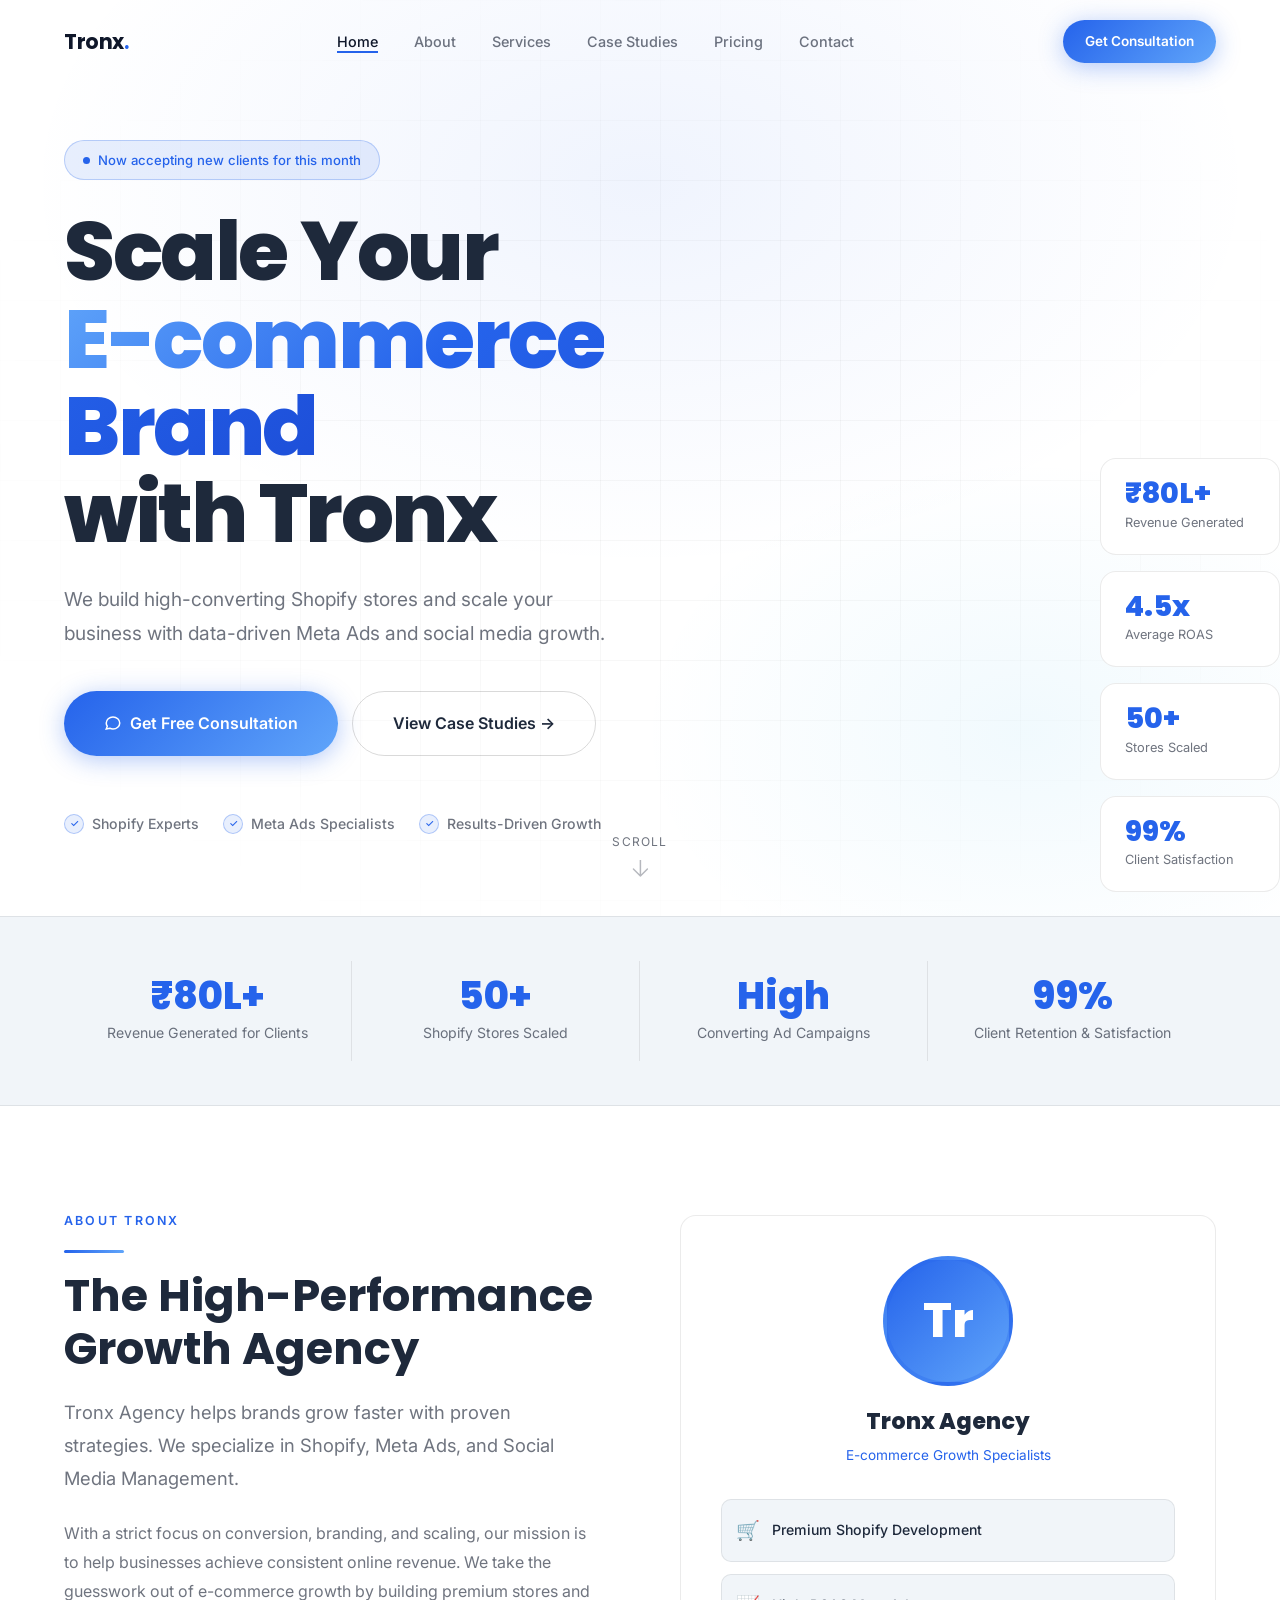
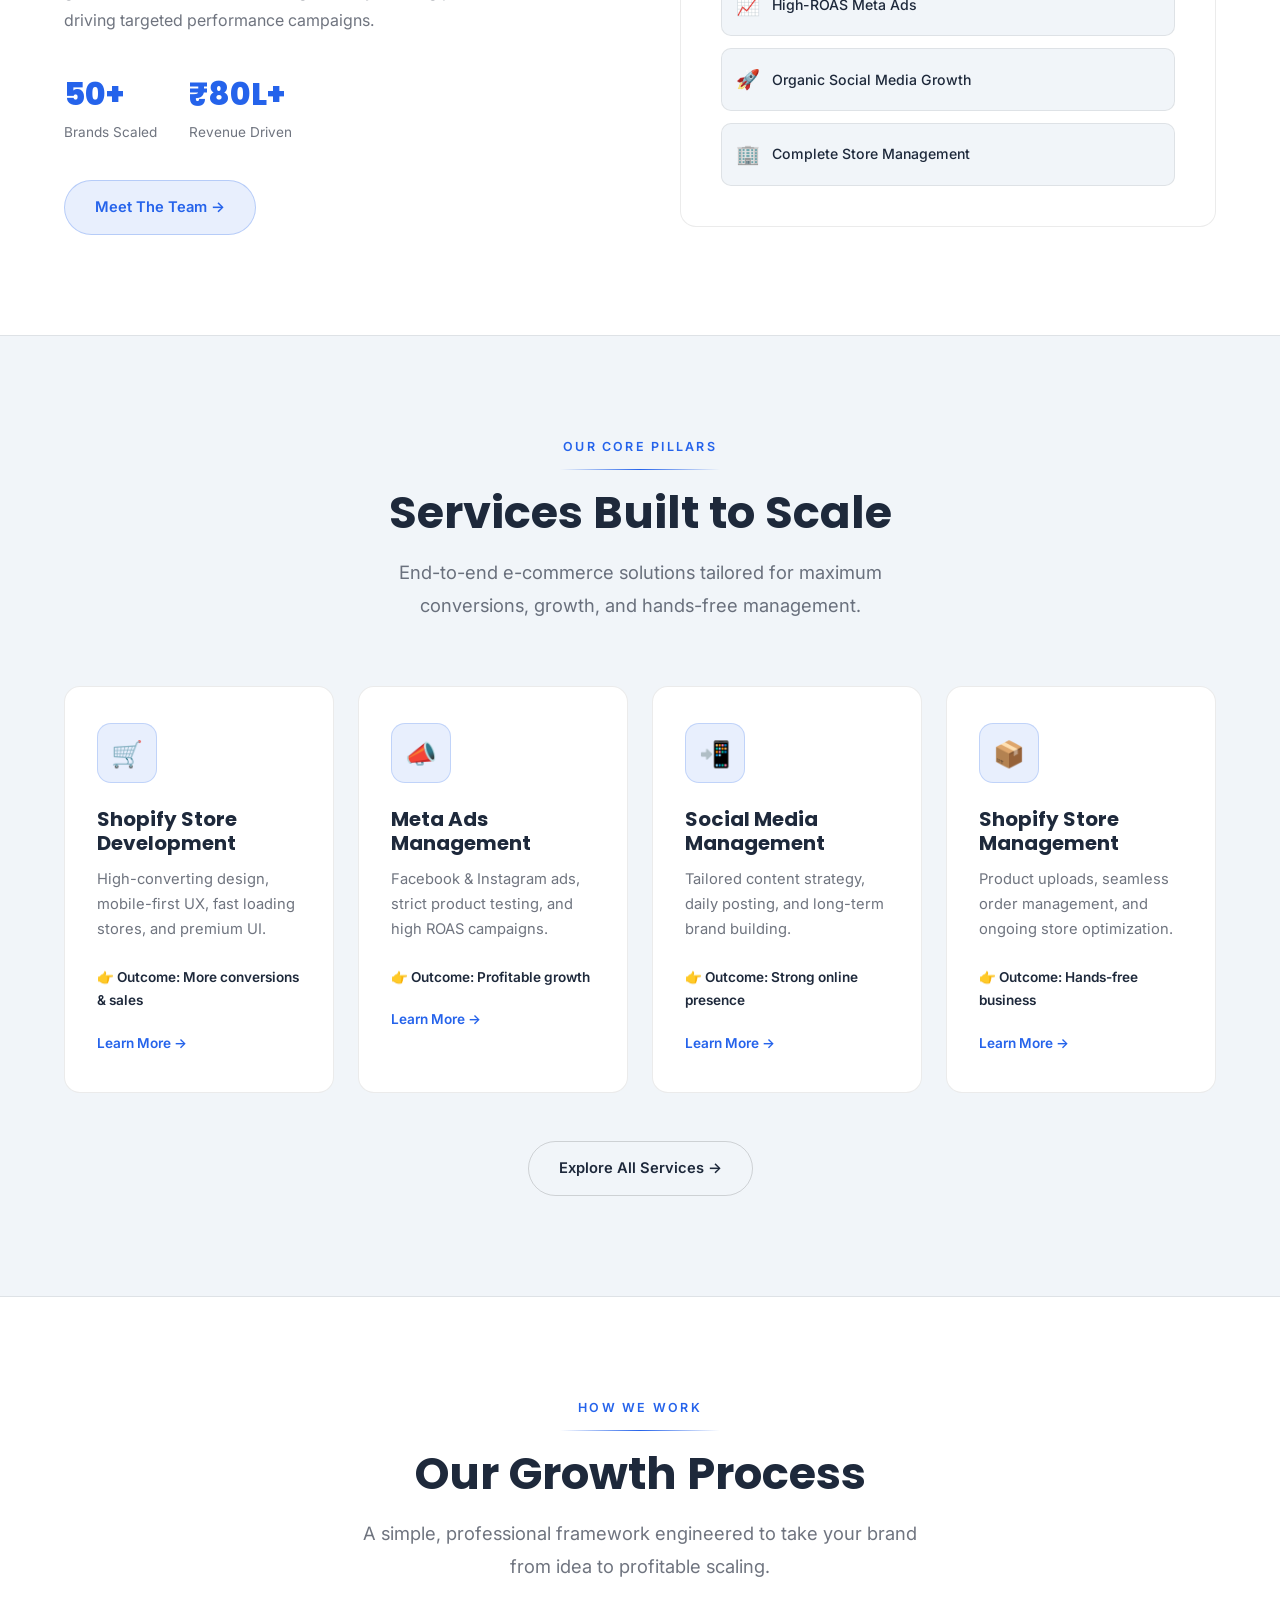
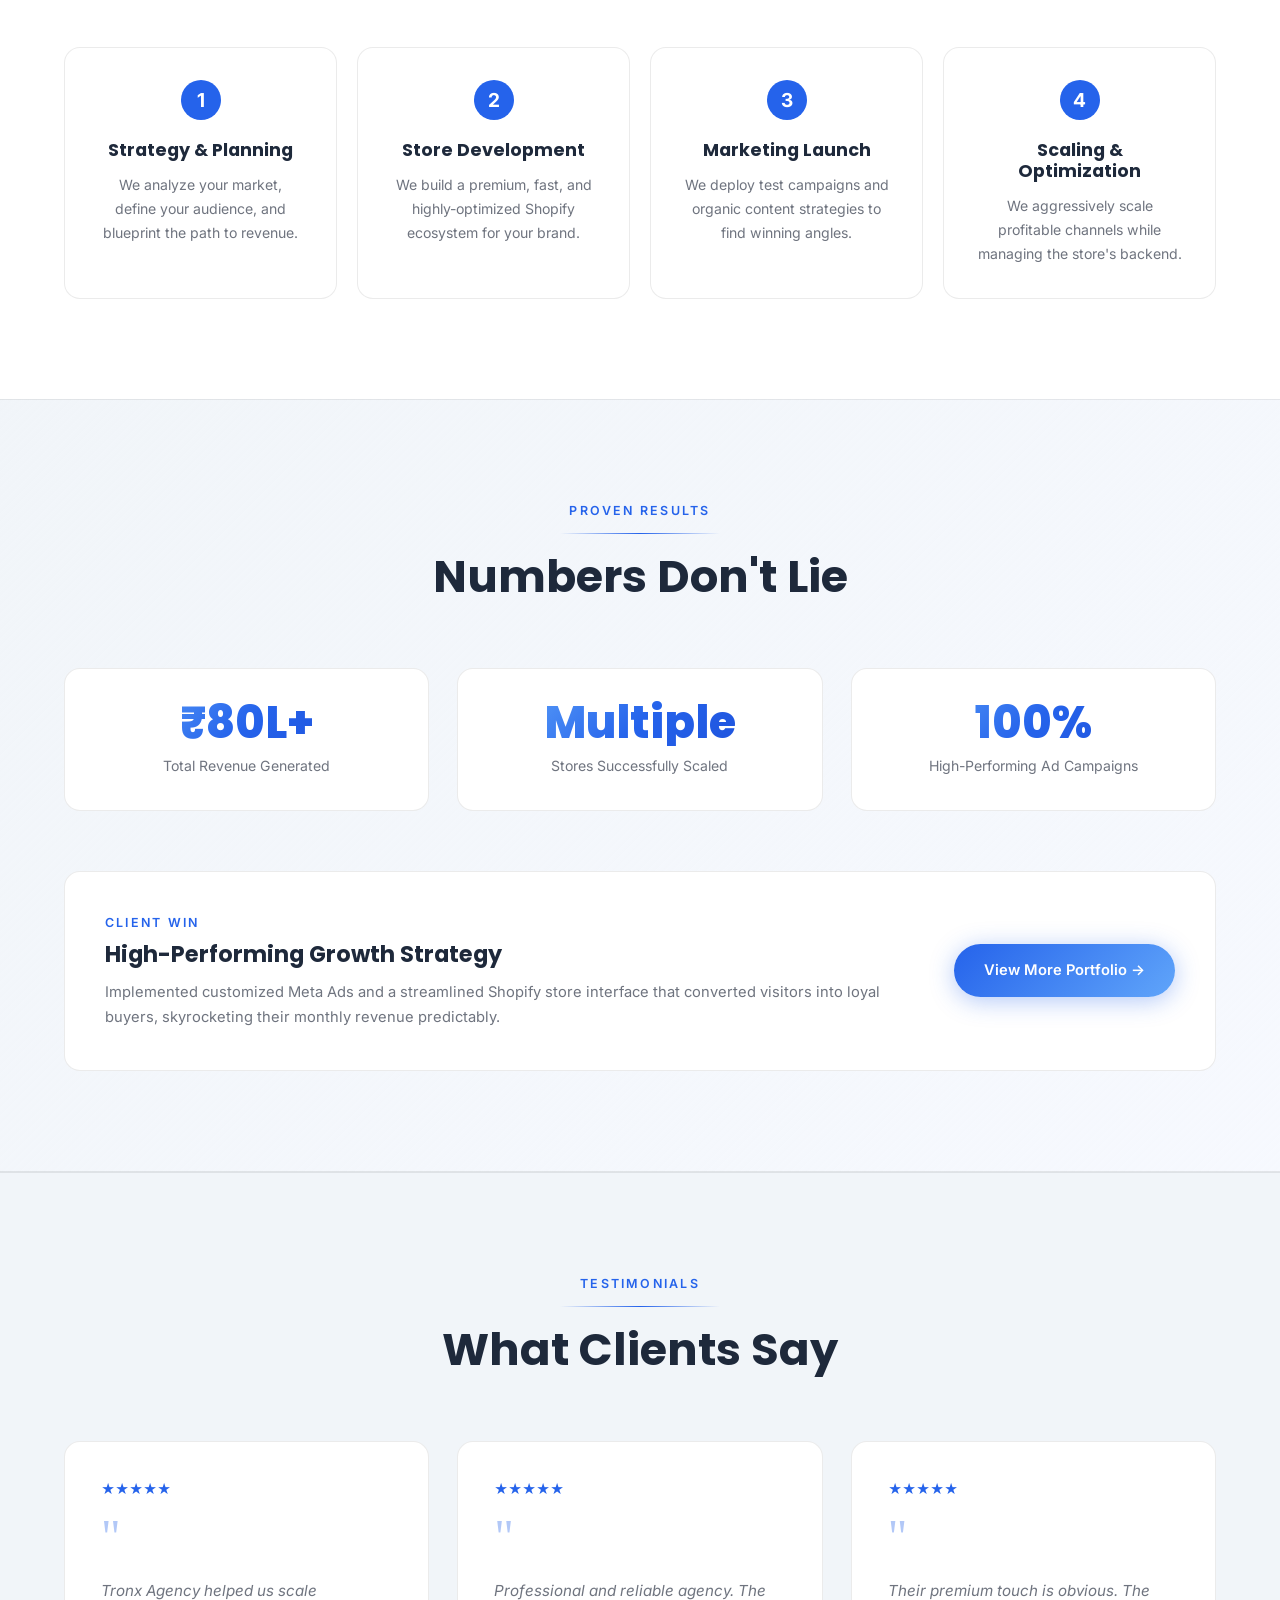
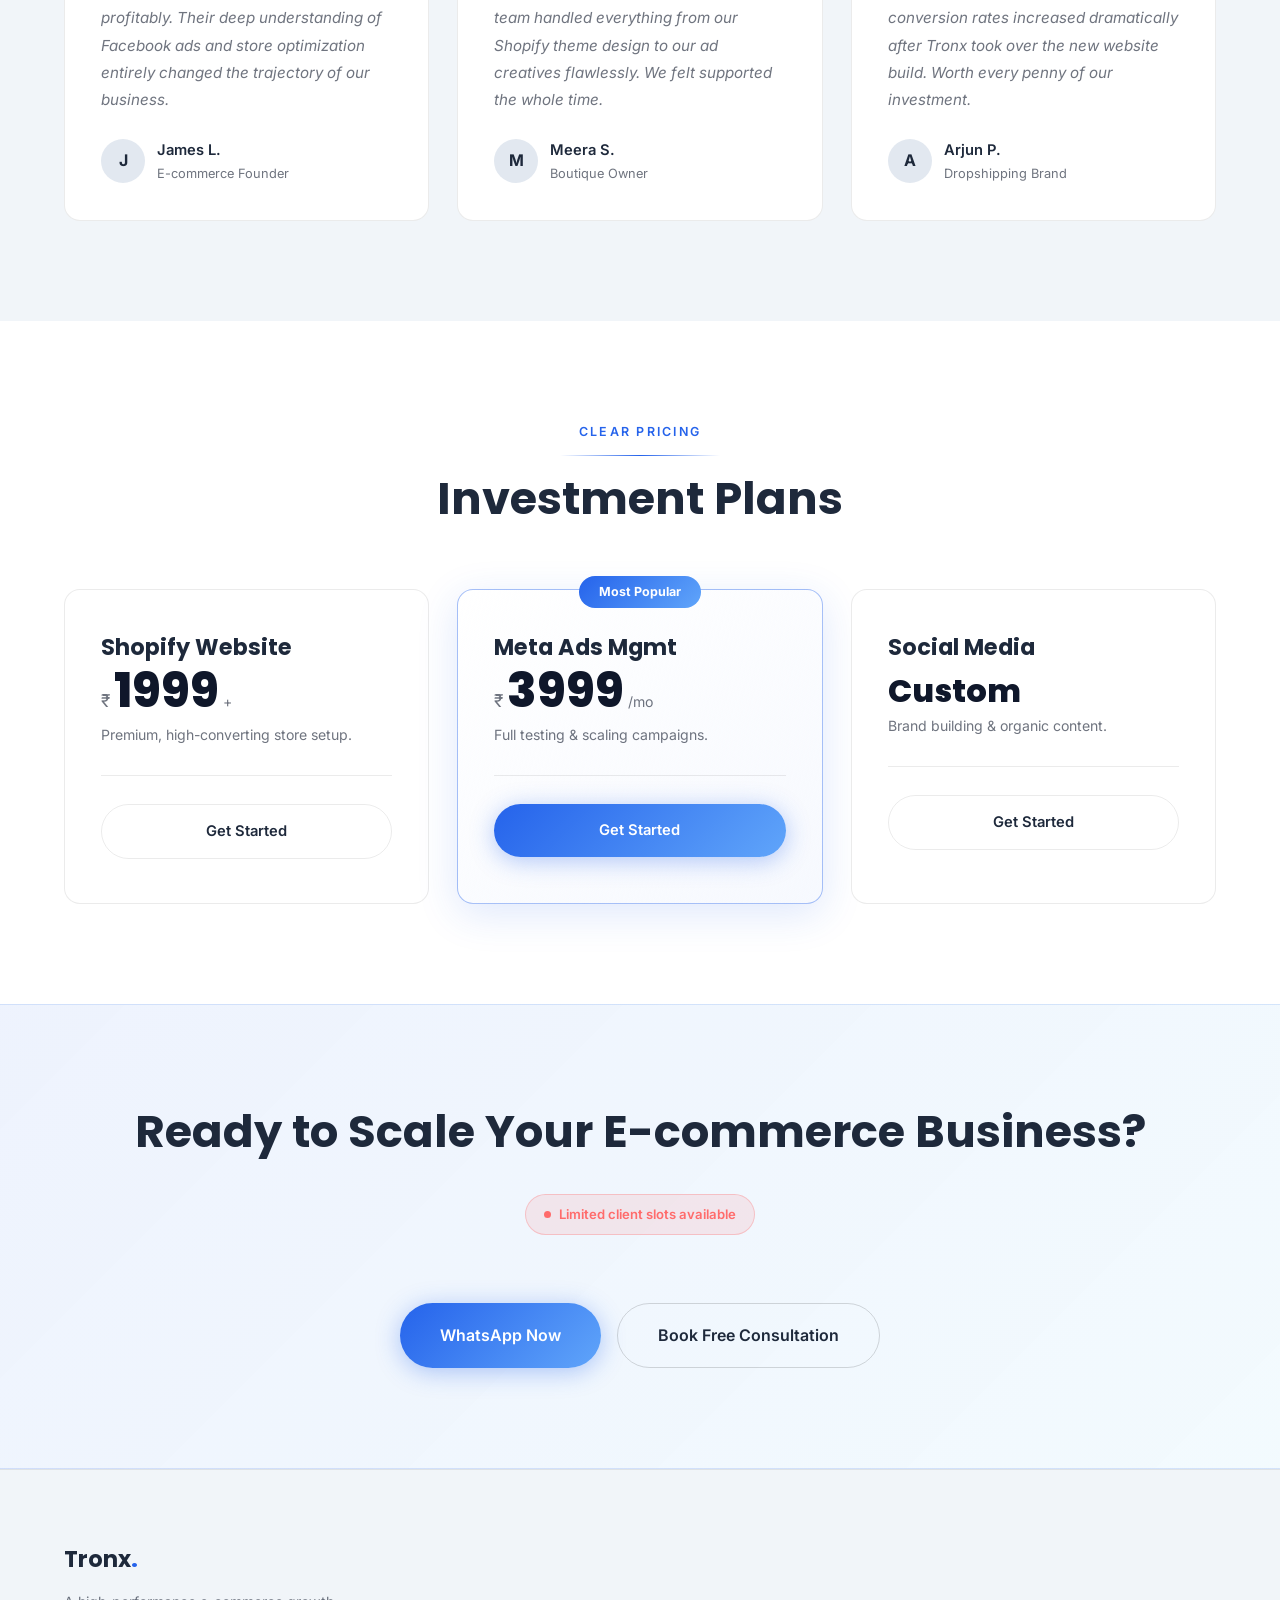
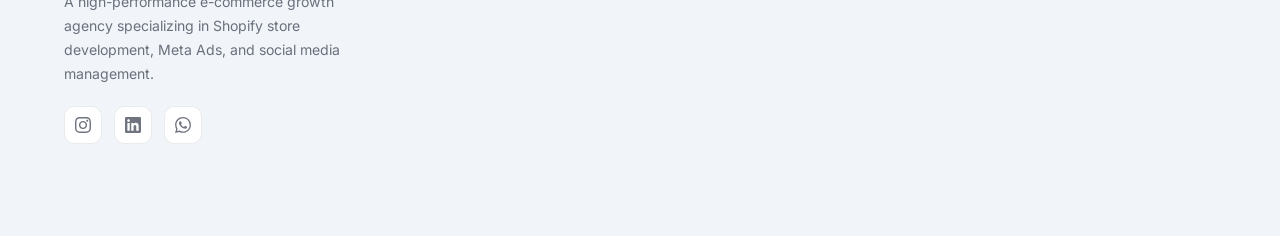
==== commit 7765f1e5: "Add files via upload" ====
--- a/index.html
+++ b/index.html
@@ -83,7 +83,7 @@
       </div>
       <div class="hero-stats">
         <div class="stat-pill">
-          <div class="value">₹19L+</div>
+          <div class="value">₹80L+</div>
           <div class="label">Revenue Generated</div>
         </div>
         <div class="stat-pill">
@@ -114,7 +114,7 @@
   <div class="container">
     <div class="stats-grid">
       <div class="stat-item reveal">
-        <div class="num">₹19L+</div>
+        <div class="num">₹80L+</div>
         <div class="desc">Revenue Generated for Clients</div>
       </div>
       <div class="stat-item reveal" style="transition-delay:.1s">
@@ -153,7 +153,7 @@
             <div style="font-size:0.85rem;color:var(--muted);">Brands Scaled</div>
           </div>
           <div>
-            <div style="font-family:var(--font-main);font-size:2rem;font-weight:800;color:var(--gold);">₹19L+</div>
+            <div style="font-family:var(--font-main);font-size:2rem;font-weight:800;color:var(--gold);">₹80L+</div>
             <div style="font-size:0.85rem;color:var(--muted);">Revenue Driven</div>
           </div>
         </div>
@@ -279,7 +279,7 @@
     </div>
     <div class="grid-3 stagger" style="margin-bottom:60px;">
       <div class="result-card reveal">
-        <div class="num gradient-text">₹19L+</div>
+        <div class="num gradient-text">₹80L+</div>
         <div class="desc">Total Revenue Generated</div>
       </div>
       <div class="result-card reveal">
--- a/style.css
+++ b/style.css
@@ -1,4 +1,4 @@
-﻿/* ========================================
+/* ========================================
    GLOBAL STYLES â€” Tronx Agency Portfolio
    ======================================== */
 
@@ -864,6 +864,7 @@
   top: 16px; left: 16px;
   display: flex;
   gap: 8px;
+  align-items: flex-start;
 }
 .portfolio-tag {
   background: rgba(255,255,255,0.85);
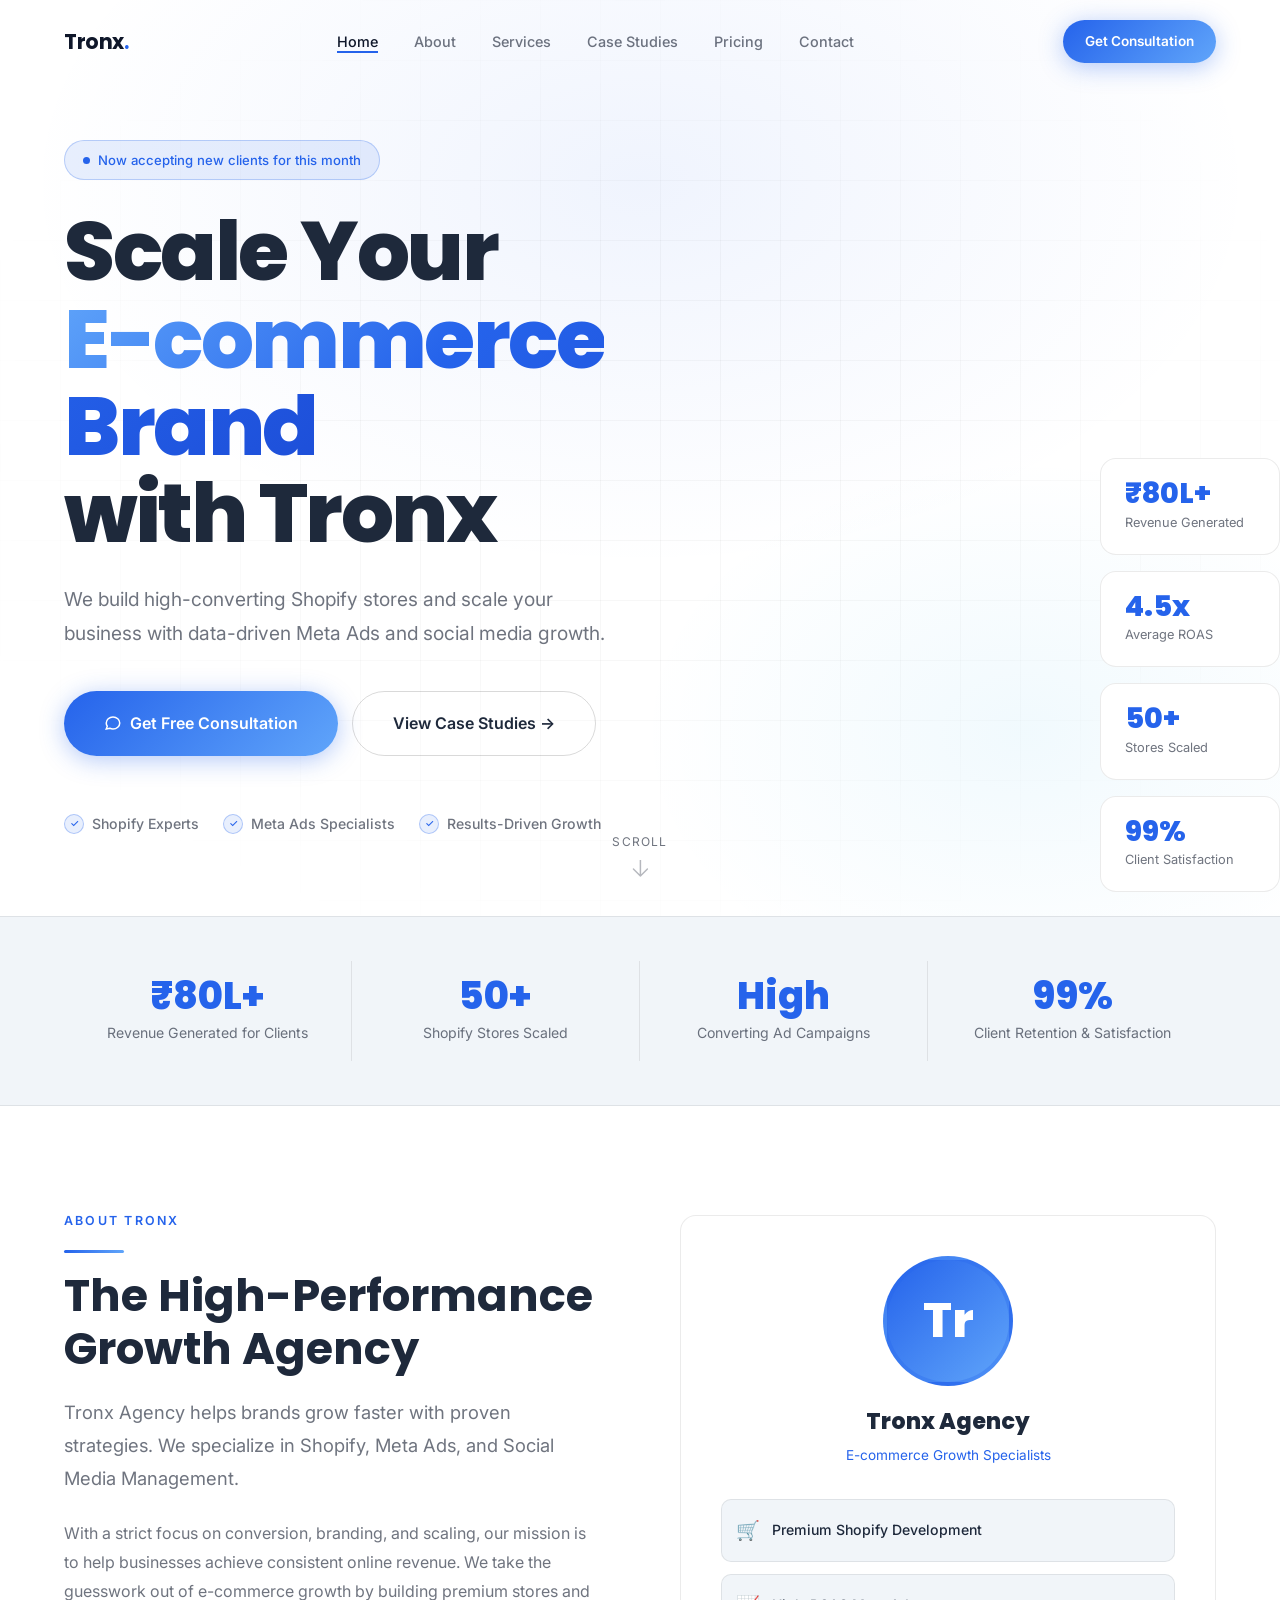
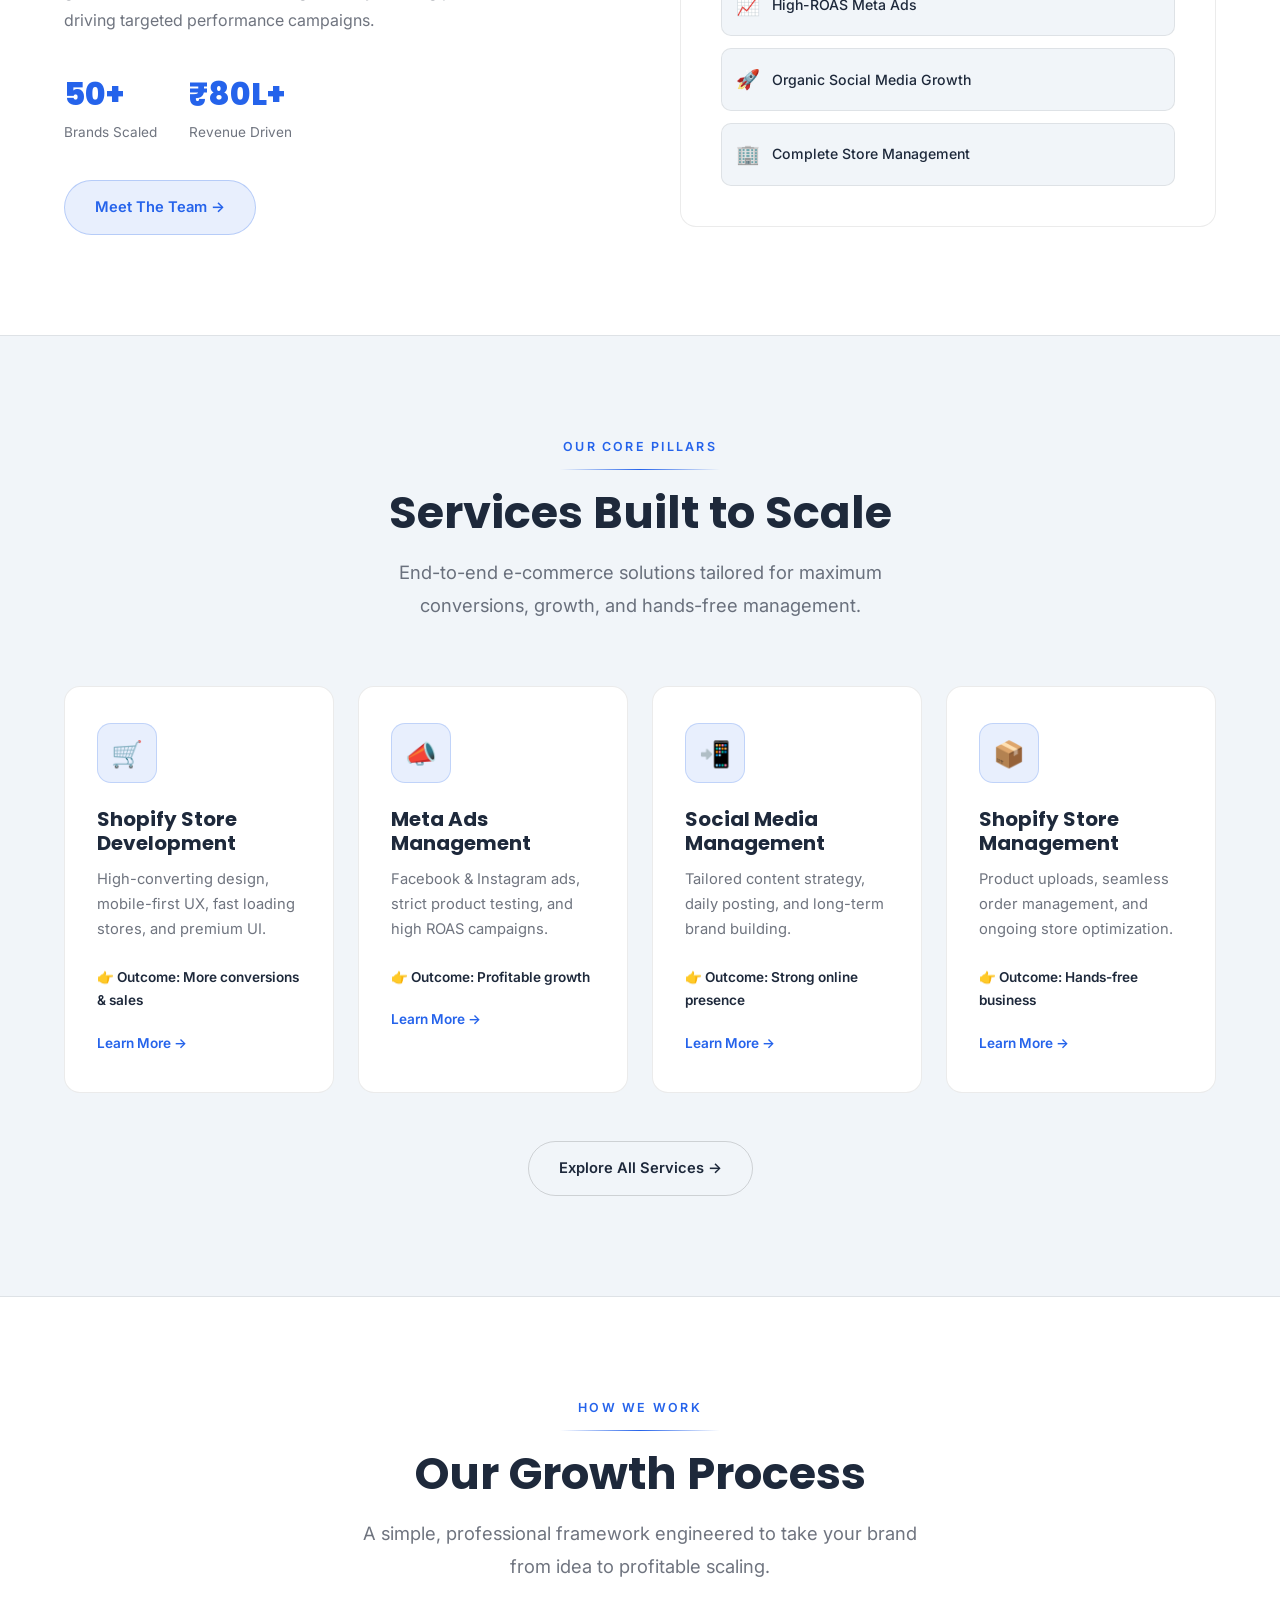
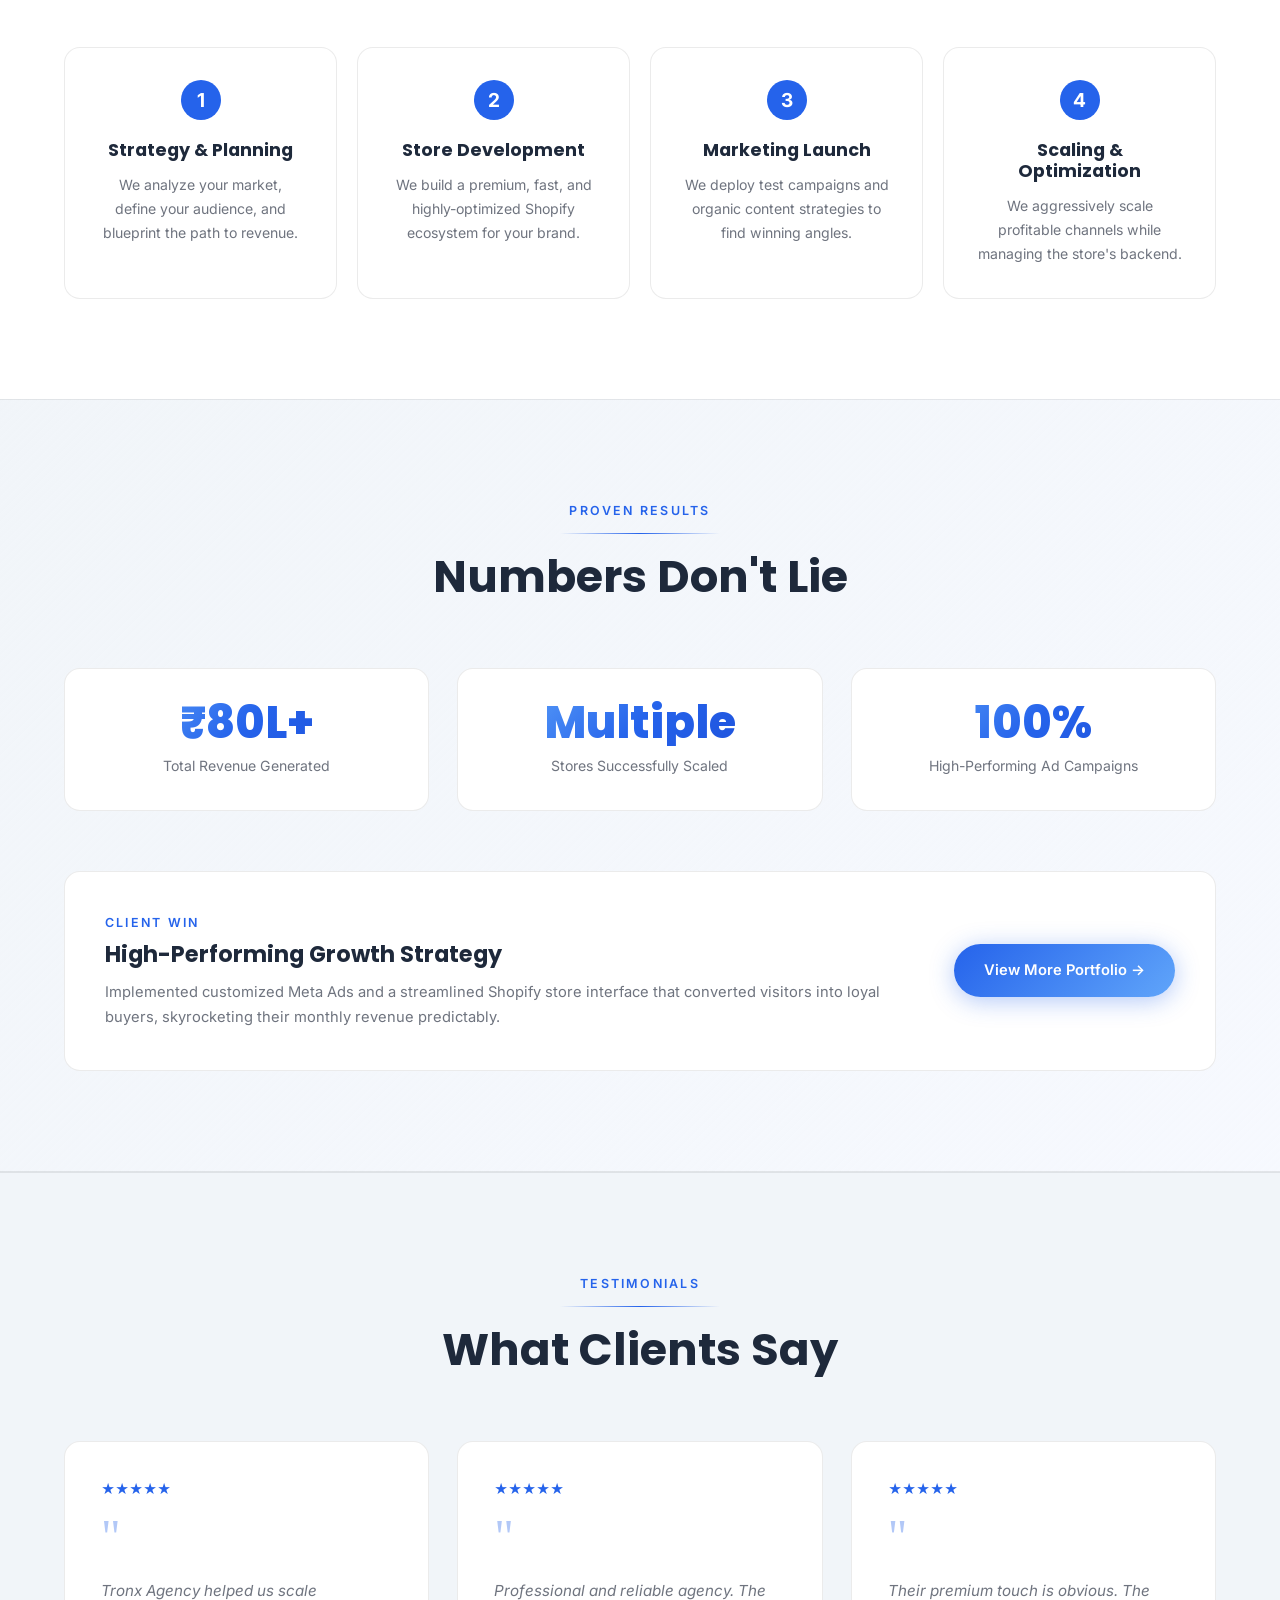
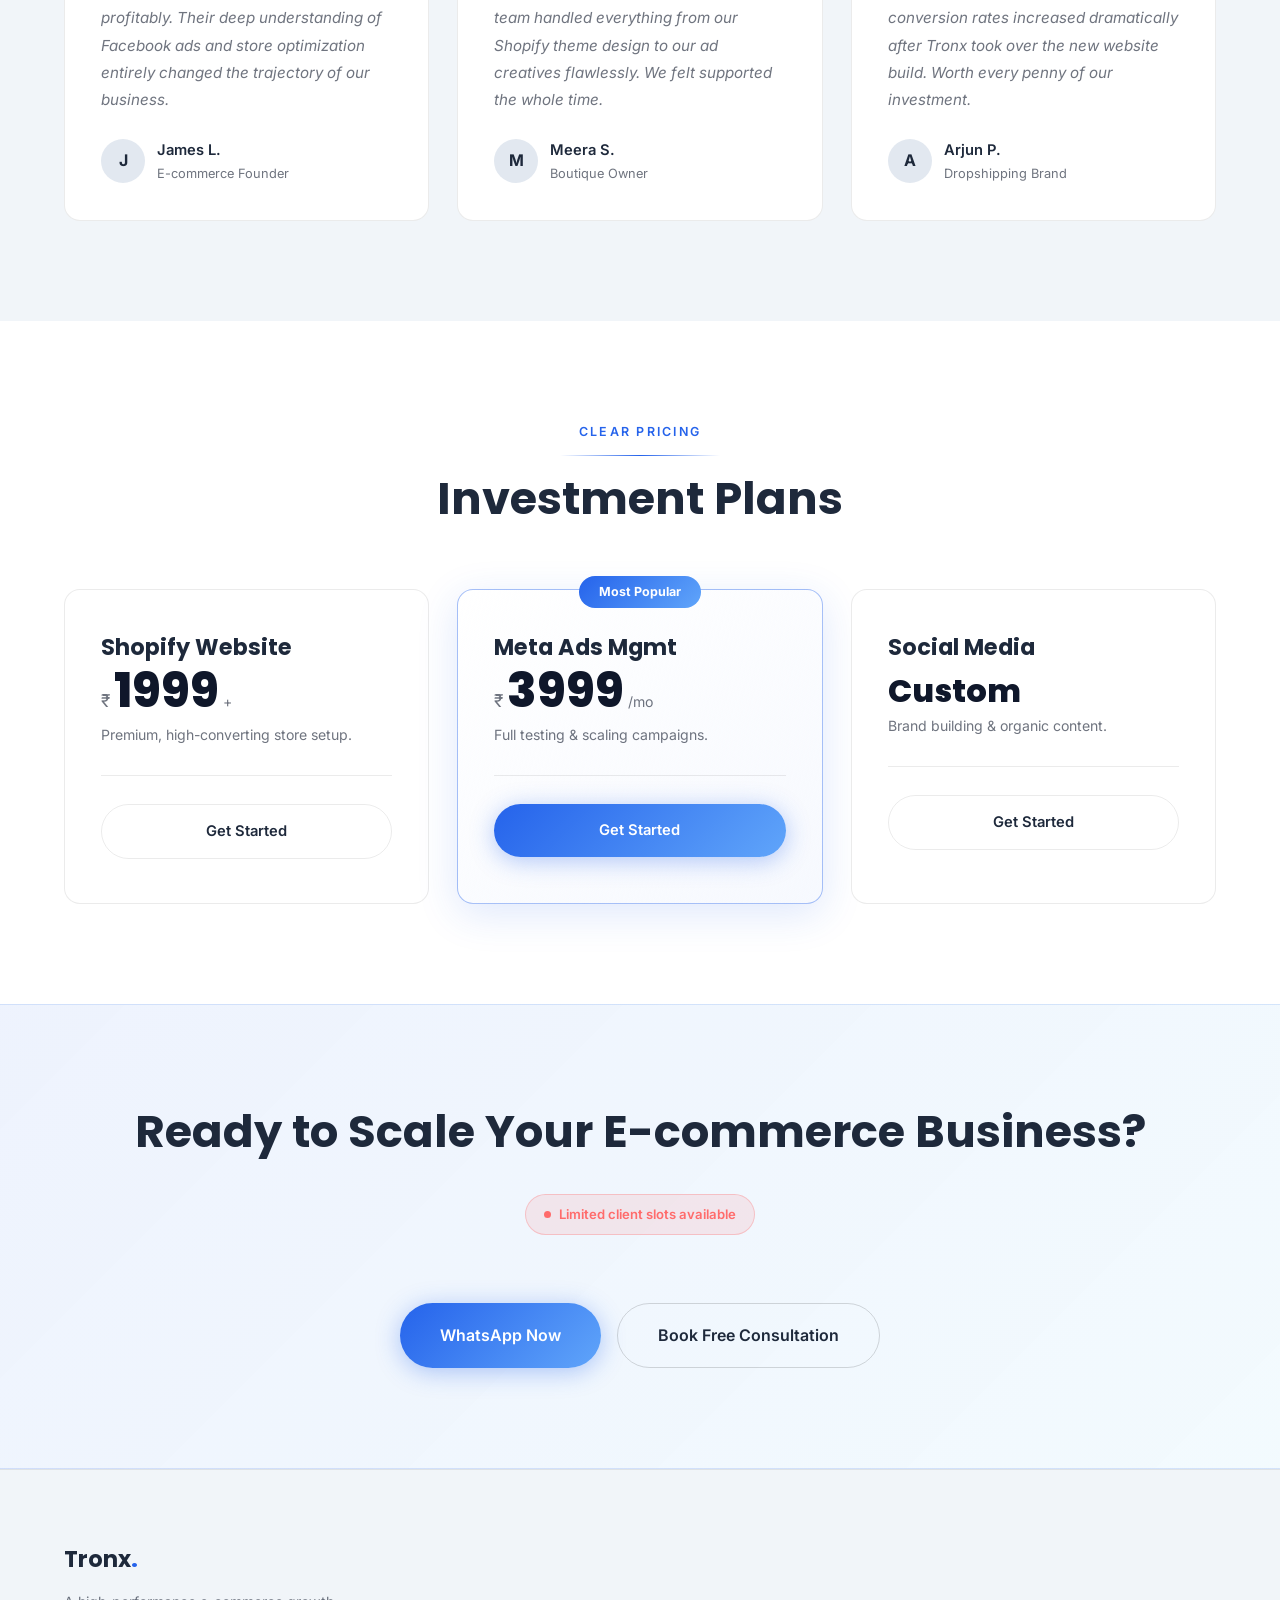
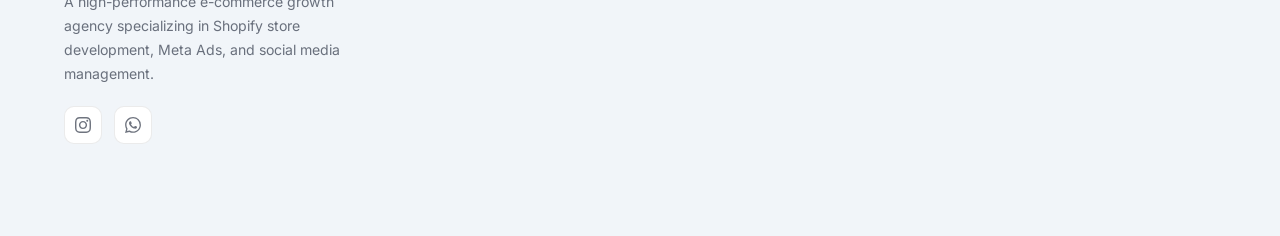
==== commit f16bd821: "Add files via upload" ====
--- a/index.html
+++ b/index.html
@@ -2,7 +2,7 @@
 <html lang="en">
 <head>
   <meta charset="UTF-8" />
-  <meta name="viewport" content="width=device-width, initial-scale=1.0" />
+  <meta name="viewport" content="width=device-width, initial-scale=1.0, maximum-scale=1.0, user-scalable=0" />
   <title>Tronx Agency — Scaling E-commerce Brands</title>
   <meta name="description" content="Tronx Agency helps brands build high-converting Shopify stores and scale with data-driven Meta Ads and social media growth." />
   <link rel="stylesheet" href="style.css" />
@@ -291,7 +291,7 @@
         <div class="desc">High-Performing Ad Campaigns</div>
       </div>
     </div>
-    <div style="background:var(--card);border:1px solid var(--border);border-radius:var(--radius);padding:40px;display:flex;align-items:center;gap:40px;" class="reveal">
+    <div style="background:var(--card);border:1px solid var(--border);border-radius:var(--radius);padding:40px;display:flex;align-items:center;gap:40px;flex-wrap:wrap;" class="reveal">
       <div style="flex:1;">
         <span class="section-label" style="display:block;margin-bottom:8px;">Client Win</span>
         <h3 style="font-size:1.4rem;font-weight:700;margin-bottom:12px;">High-Performing Growth Strategy</h3>
@@ -414,11 +414,8 @@
         <div class="logo">Tronx<span>.</span></div>
         <p>A high-performance e-commerce growth agency specializing in Shopify store development, Meta Ads, and social media management.</p>
         <div class="footer-socials">
-          <a href="#" class="social-btn" aria-label="Instagram">
+          <a href="https://www.instagram.com/tronx.agency/" class="social-btn" aria-label="Instagram">
             <svg width="16" height="16" fill="currentColor" viewBox="0 0 24 24"><path d="M12 2.163c3.204 0 3.584.012 4.85.07 3.252.148 4.771 1.691 4.919 4.919.058 1.265.069 1.645.069 4.849 0 3.205-.012 3.584-.069 4.849-.149 3.225-1.664 4.771-4.919 4.919-1.266.058-1.644.07-4.85.07-3.204 0-3.584-.012-4.849-.07-3.26-.149-4.771-1.699-4.919-4.92-.058-1.265-.07-1.644-.07-4.849 0-3.204.013-3.583.07-4.849.149-3.227 1.664-4.771 4.919-4.919 1.266-.057 1.645-.069 4.849-.069zm0-2.163c-3.259 0-3.667.014-4.947.072-4.358.2-6.78 2.618-6.98 6.98-.059 1.281-.073 1.689-.073 4.948 0 3.259.014 3.668.072 4.948.2 4.358 2.618 6.78 6.98 6.98 1.281.058 1.689.072 4.948.072 3.259 0 3.668-.014 4.948-.072 4.354-.2 6.782-2.618 6.979-6.98.059-1.28.073-1.689.073-4.948 0-3.259-.014-3.667-.072-4.947-.196-4.354-2.617-6.78-6.979-6.98-1.281-.059-1.69-.073-4.949-.073zm0 5.838c-3.403 0-6.162 2.759-6.162 6.162s2.759 6.163 6.162 6.163 6.162-2.759 6.162-6.163c0-3.403-2.759-6.162-6.162-6.162zm0 10.162c-2.209 0-4-1.79-4-4 0-2.209 1.791-4 4-4s4 1.791 4 4c0 2.21-1.791 4-4 4zm6.406-11.845c-.796 0-1.441.645-1.441 1.44s.645 1.44 1.441 1.44c.795 0 1.439-.645 1.439-1.44s-.644-1.44-1.439-1.44z"/></svg>
-          </a>
-          <a href="#" class="social-btn" aria-label="LinkedIn">
-            <svg width="16" height="16" fill="currentColor" viewBox="0 0 24 24"><path d="M20.447 20.452h-3.554v-5.569c0-1.328-.027-3.037-1.852-3.037-1.853 0-2.136 1.445-2.136 2.939v5.667H9.351V9h3.414v1.561h.046c.477-.9 1.637-1.85 3.37-1.85 3.601 0 4.267 2.37 4.267 5.455v6.286zM5.337 7.433c-1.144 0-2.063-.926-2.063-2.065 0-1.138.92-2.063 2.063-2.063 1.14 0 2.064.925 2.064 2.063 0 1.139-.925 2.065-2.064 2.065zm1.782 13.019H3.555V9h3.564v11.452zM22.225 0H1.771C.792 0 0 .774 0 1.729v20.542C0 23.227.792 24 1.771 24h20.451C23.2 24 24 23.227 24 22.271V1.729C24 .774 23.2 0 22.222 0h.003z"/></svg>
           </a>
           <a href="https://wa.me/917356567770" class="social-btn" aria-label="WhatsApp">
             <svg width="16" height="16" fill="currentColor" viewBox="0 0 24 24"><path d="M17.472 14.382c-.297-.149-1.758-.867-2.03-.967-.273-.099-.471-.148-.67.15-.197.297-.767.966-.94 1.164-.173.199-.347.223-.644.075-.297-.15-1.255-.463-2.39-1.475-.883-.788-1.48-1.761-1.653-2.059-.173-.297-.018-.458.13-.606.134-.133.298-.347.446-.52.149-.174.198-.298.298-.497.099-.198.05-.371-.025-.52-.075-.149-.669-1.612-.916-2.207-.242-.579-.487-.5-.669-.51-.173-.008-.371-.01-.57-.01-.198 0-.52.074-.792.372-.272.297-1.04 1.016-1.04 2.479 0 1.462 1.065 2.875 1.213 3.074.149.198 2.096 3.2 5.077 4.487.709.306 1.262.489 1.694.625.712.227 1.36.195 1.871.118.571-.085 1.758-.719 2.006-1.413.248-.694.248-1.289.173-1.413-.074-.124-.272-.198-.57-.347m-5.421 7.403h-.004a9.87 9.87 0 01-5.031-1.378l-.361-.214-3.741.982.998-3.648-.235-.374a9.86 9.86 0 01-1.51-5.26c.001-5.45 4.436-9.884 9.888-9.884 2.64 0 5.122 1.03 6.988 2.898a9.825 9.825 0 012.893 6.994c-.003 5.45-4.437 9.884-9.885 9.884m8.413-18.297A11.815 11.815 0 0012.05 0C5.495 0 .16 5.335.157 11.892c0 2.096.547 4.142 1.588 5.945L.057 24l6.305-1.654a11.882 11.882 0 005.683 1.448h.005c6.554 0 11.89-5.335 11.893-11.893a11.821 11.821 0 00-3.48-8.413z"/>
